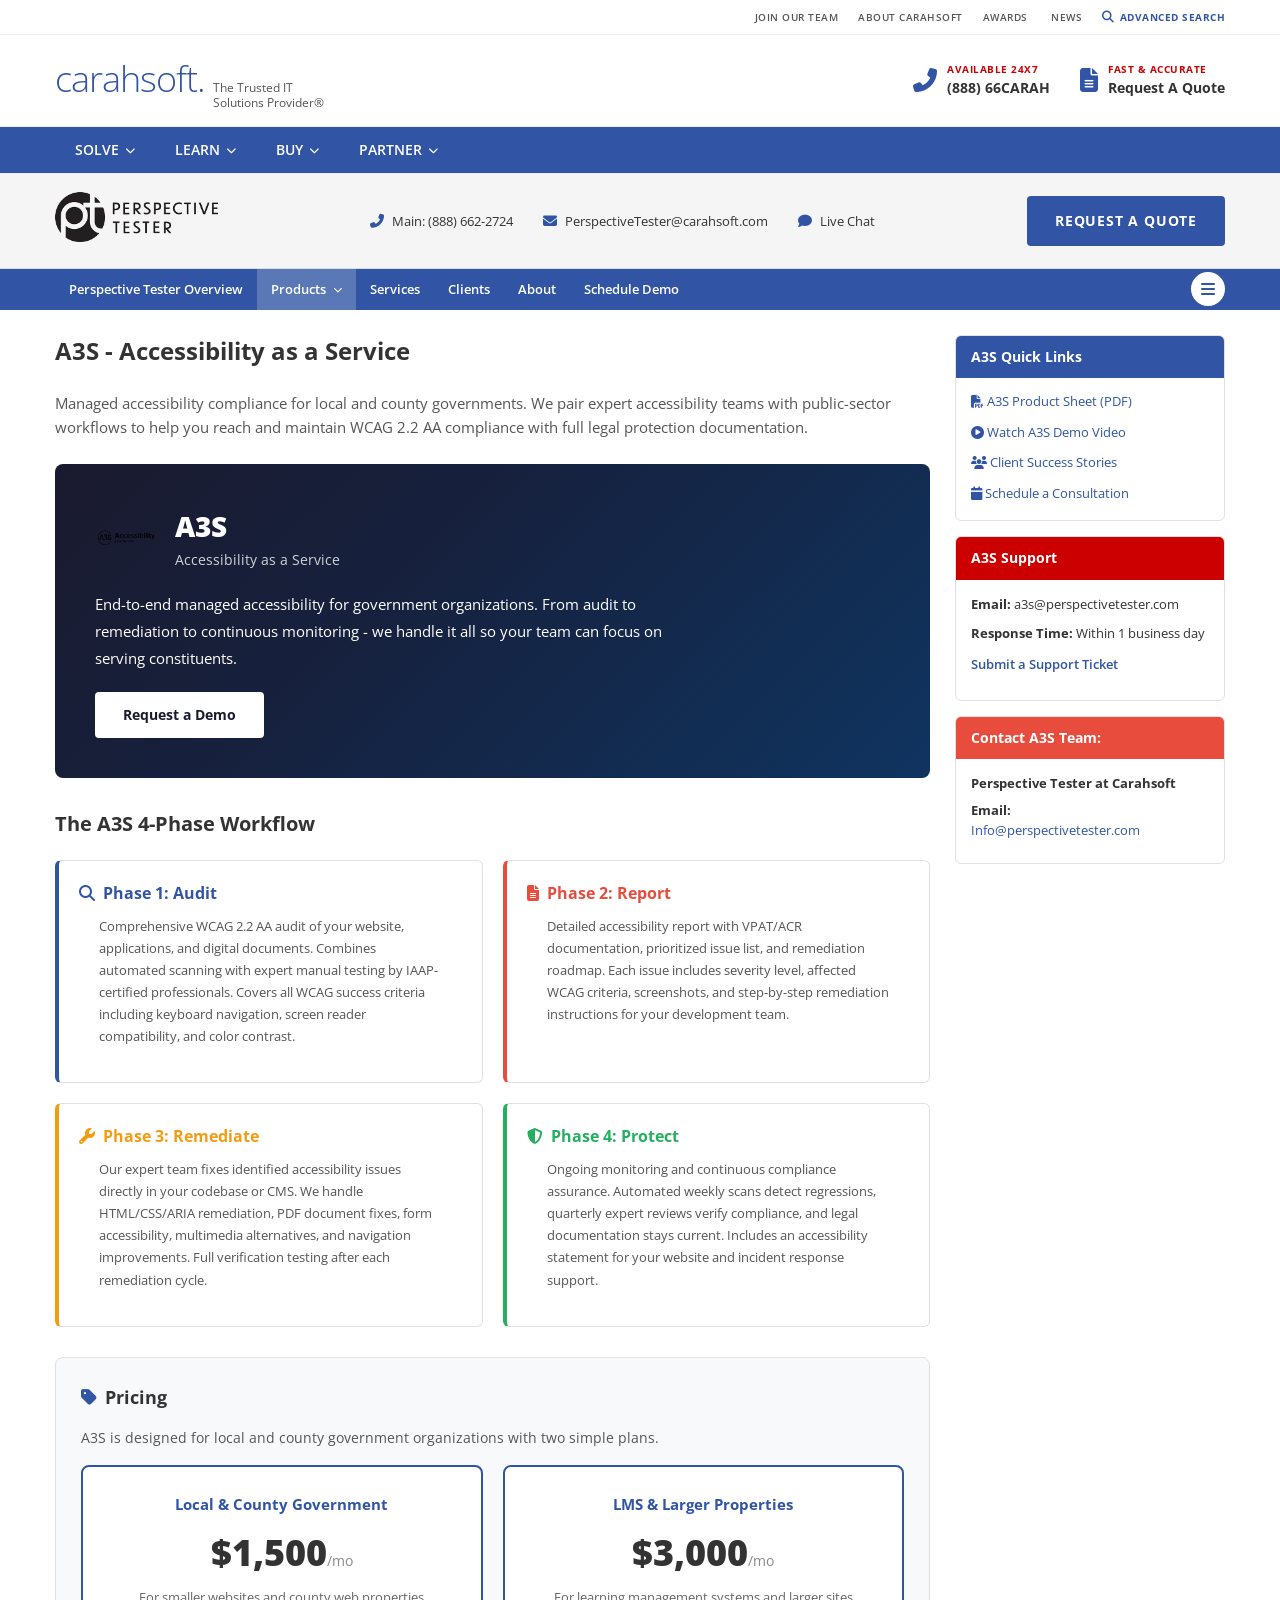
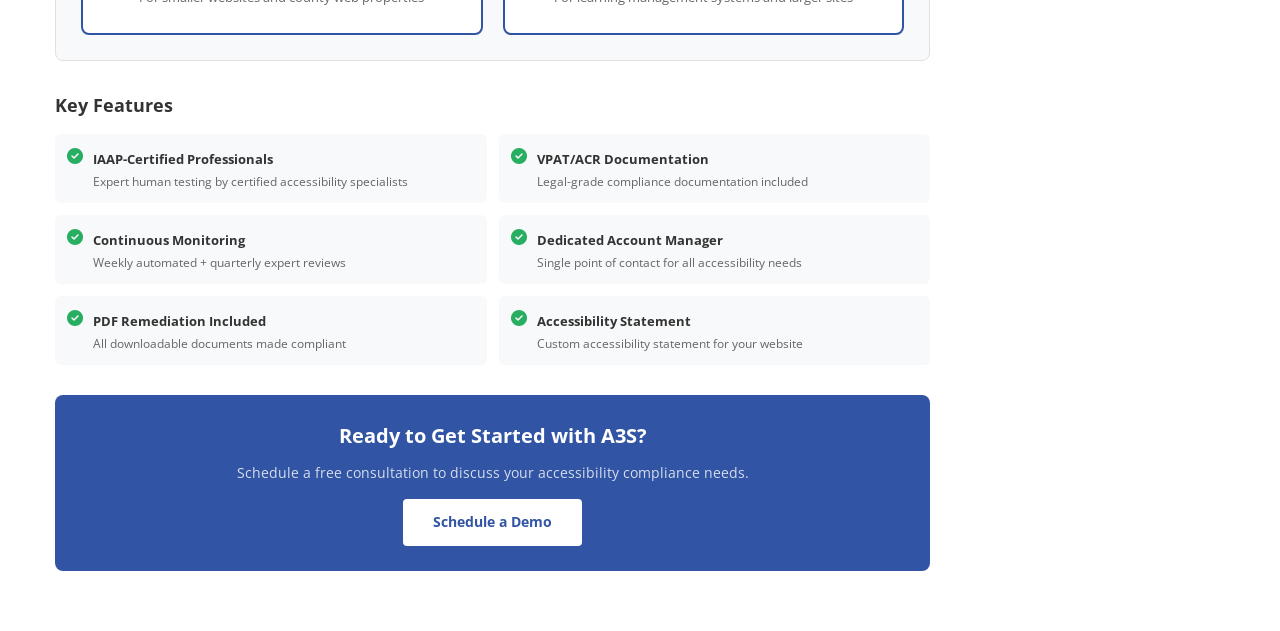
==== a3s.html @ fb2e34b2 "Update top header to match exact Carahsoft layout - Top links: JOIN OUR TEAM, ABOUT CARAHSOFT, AWARD" ====
<!DOCTYPE html>
<html lang="en">
<head>
    <meta charset="UTF-8">
    <meta name="viewport" content="width=device-width, initial-scale=1.0">
    <title>A3S - Accessibility as a Service | Perspective Tester | Carahsoft</title>
    <link rel="stylesheet" href="styles.css">
    <link rel="stylesheet" href="pages.css">
    <link rel="stylesheet" href="https://cdnjs.cloudflare.com/ajax/libs/font-awesome/6.5.1/css/all.min.css">
    <link href="https://fonts.googleapis.com/css2?family=Open+Sans:wght@300;400;600;700;800&display=swap" rel="stylesheet">
</head>
<body>
    <div class="top-bar"><div class="top-bar-inner"><nav class="top-links"><a href="#">JOIN OUR TEAM</a><a href="about.html">ABOUT CARAHSOFT</a><a href="#">AWARDS</a>
                <a href="#">NEWS</a>
            </nav><div class="top-search"><i class="fas fa-search"></i><a href="#">ADVANCED SEARCH</a></div></div></div>
    <header class="main-header"><div class="header-inner"><div class="logo-area"><a href="index.html" class="carahsoft-logo"><span class="logo-text">carahsoft.</span><span class="logo-tagline">The Trusted IT<br>Solutions Provider&reg;</span></a></div><div class="header-right"><div class="header-contact"><div class="contact-item"><i class="fas fa-phone-alt"></i><div><span class="contact-label">AVAILABLE 24X7</span><span class="contact-value">(888) 66CARAH</span></div></div><div class="contact-item"><i class="fas fa-file-alt"></i><div><span class="contact-label">FAST &amp; ACCURATE</span><span class="contact-value">Request A Quote</span></div></div></div></div></div></header>
    <nav class="main-nav"><div class="nav-inner"><a href="#" class="nav-item">SOLVE <i class="fas fa-chevron-down"></i></a><a href="#" class="nav-item">LEARN <i class="fas fa-chevron-down"></i></a><a href="#" class="nav-item">BUY <i class="fas fa-chevron-down"></i></a><a href="#" class="nav-item">PARTNER <i class="fas fa-chevron-down"></i></a></div></nav>
    <div class="adobe-header"><div class="adobe-header-inner"><div class="adobe-logo-area"><img src="perspective-tester-logo.png" alt="Perspective Tester" class="vendor-logo-img"></div><div class="adobe-contact"><a href="tel:8886622724"><i class="fas fa-phone-alt"></i> Main: (888) 662-2724</a><a href="mailto:PerspectiveTester@carahsoft.com"><i class="fas fa-envelope"></i> PerspectiveTester@carahsoft.com</a>
                <a href="#" class="live-chat-link"><i class="fas fa-comment"></i> Live Chat</a></div><a href="schedule-demo.html" class="btn-request-quote">REQUEST A QUOTE</a></div></div>
    <nav class="adobe-nav"><div class="adobe-nav-inner"><a href="index.html" class="adobe-nav-item">Perspective Tester Overview</a><div class="adobe-nav-item-wrapper"><a href="solutions.html" class="adobe-nav-item active has-dropdown">Products <i class="fas fa-chevron-down"></i></a><div class="adobe-nav-dropdown"><a href="a3s.html"><img src="a3s-logo.png" alt="A3S" style="width:18px;height:18px;object-fit:contain;vertical-align:middle;"> A3S - Accessibility as a Service</a><a href="p15r.html"><img src="p15r-logo.png" alt="P15R" style="width:18px;height:18px;object-fit:contain;vertical-align:middle;"> P15R - Accessibility Ops Platform</a></div></div><a href="services.html" class="adobe-nav-item">Services</a><a href="clients.html" class="adobe-nav-item">Clients</a><a href="about.html" class="adobe-nav-item">About</a><a href="schedule-demo.html" class="adobe-nav-item">Schedule Demo</a><button class="adobe-nav-hamburger"><i class="fas fa-bars"></i></button></div></nav>

    <div class="page-wrapper">
        <div class="page-content">
            <h1 class="page-title">A3S - Accessibility as a Service</h1>
            <p class="product-subtitle" style="font-size:15px;color:#555;margin-bottom:25px;">Managed accessibility compliance for local and county governments. We pair expert accessibility teams with public-sector workflows to help you reach and maintain WCAG 2.2 AA compliance with full legal protection documentation.</p>

            <!-- Hero Banner -->
            <div class="product-hero" style="background:linear-gradient(135deg, #1a1a2e 0%, #16213e 40%, #0f3460 100%); border-radius:8px; padding:40px; color:#fff; margin-bottom:30px;">
                <div style="display:flex;align-items:center;gap:20px;margin-bottom:20px;">
                    <img src="a3s-logo.png" alt="A3S Logo" style="width:60px;height:60px;object-fit:contain;filter:invert(1);">
                    <div>
                        <h2 style="font-size:28px;font-weight:800;margin:0;">A3S</h2>
                        <p style="font-size:14px;opacity:0.8;margin:0;">Accessibility as a Service</p>
                    </div>
                </div>
                <p style="font-size:15px;line-height:1.8;max-width:600px;">End-to-end managed accessibility for government organizations. From audit to remediation to continuous monitoring - we handle it all so your team can focus on serving constituents.</p>
                <a href="schedule-demo.html" style="display:inline-block;margin-top:20px;background:#fff;color:#1a1a2e;padding:12px 28px;border-radius:4px;font-weight:700;font-size:14px;">Request a Demo</a>
            </div>

            <!-- 4-Phase Workflow -->
            <h3 style="font-size:20px;font-weight:700;color:#333;margin-bottom:20px;">The A3S 4-Phase Workflow</h3>
            <div style="display:grid;grid-template-columns:1fr 1fr;gap:20px;margin-bottom:30px;">
                <div class="solution-card" style="border-left:4px solid #3155A4;">
                    <div style="padding:20px;">
                        <h4 style="font-size:16px;font-weight:700;color:#3155A4;margin-bottom:8px;"><i class="fas fa-search" style="margin-right:8px;"></i>Phase 1: Audit</h4>
                        <p style="font-size:13px;line-height:1.7;color:#555;">Comprehensive WCAG 2.2 AA audit of your website, applications, and digital documents. Combines automated scanning with expert manual testing by IAAP-certified professionals. Covers all WCAG success criteria including keyboard navigation, screen reader compatibility, and color contrast.</p>
                    </div>
                </div>
                <div class="solution-card" style="border-left:4px solid #e74c3c;">
                    <div style="padding:20px;">
                        <h4 style="font-size:16px;font-weight:700;color:#e74c3c;margin-bottom:8px;"><i class="fas fa-file-alt" style="margin-right:8px;"></i>Phase 2: Report</h4>
                        <p style="font-size:13px;line-height:1.7;color:#555;">Detailed accessibility report with VPAT/ACR documentation, prioritized issue list, and remediation roadmap. Each issue includes severity level, affected WCAG criteria, screenshots, and step-by-step remediation instructions for your development team.</p>
                    </div>
                </div>
                <div class="solution-card" style="border-left:4px solid #f39c12;">
                    <div style="padding:20px;">
                        <h4 style="font-size:16px;font-weight:700;color:#f39c12;margin-bottom:8px;"><i class="fas fa-wrench" style="margin-right:8px;"></i>Phase 3: Remediate</h4>
                        <p style="font-size:13px;line-height:1.7;color:#555;">Our expert team fixes identified accessibility issues directly in your codebase or CMS. We handle HTML/CSS/ARIA remediation, PDF document fixes, form accessibility, multimedia alternatives, and navigation improvements. Full verification testing after each remediation cycle.</p>
                    </div>
                </div>
                <div class="solution-card" style="border-left:4px solid #27ae60;">
                    <div style="padding:20px;">
                        <h4 style="font-size:16px;font-weight:700;color:#27ae60;margin-bottom:8px;"><i class="fas fa-shield-alt" style="margin-right:8px;"></i>Phase 4: Protect</h4>
                        <p style="font-size:13px;line-height:1.7;color:#555;">Ongoing monitoring and continuous compliance assurance. Automated weekly scans detect regressions, quarterly expert reviews verify compliance, and legal documentation stays current. Includes an accessibility statement for your website and incident response support.</p>
                    </div>
                </div>
            </div>

            <!-- Pricing -->
            <div style="background:#f8f9fa;border:1px solid #e0e0e0;border-radius:8px;padding:25px;margin-bottom:30px;">
                <h3 style="font-size:18px;font-weight:700;color:#333;margin-bottom:15px;"><i class="fas fa-tag" style="color:#3155A4;margin-right:8px;"></i>Pricing</h3>
                <p style="font-size:14px;line-height:1.7;color:#555;margin-bottom:15px;">A3S is designed for local and county government organizations with two simple plans.</p>
                <div style="display:grid;grid-template-columns:1fr 1fr;gap:20px;">
                    <div style="background:#fff;border:2px solid #3155A4;border-radius:8px;padding:25px;text-align:center;">
                        <h4 style="font-size:15px;font-weight:700;color:#3155A4;margin-bottom:8px;">Local & County Government</h4>
                        <p style="font-size:36px;font-weight:800;color:#333;margin-bottom:5px;">$1,500<span style="font-size:14px;font-weight:400;color:#888;">/mo</span></p>
                        <p style="font-size:13px;color:#666;">For smaller websites and county web properties</p>
                    </div>
                    <div style="background:#fff;border:2px solid #3155A4;border-radius:8px;padding:25px;text-align:center;">
                        <h4 style="font-size:15px;font-weight:700;color:#3155A4;margin-bottom:8px;">LMS & Larger Properties</h4>
                        <p style="font-size:36px;font-weight:800;color:#333;margin-bottom:5px;">$3,000<span style="font-size:14px;font-weight:400;color:#888;">/mo</span></p>
                        <p style="font-size:13px;color:#666;">For learning management systems and larger sites</p>
                    </div>
                </div>
            </div>

            <!-- Key Features -->
            <h3 style="font-size:18px;font-weight:700;color:#333;margin-bottom:15px;">Key Features</h3>
            <div style="display:grid;grid-template-columns:1fr 1fr;gap:12px;margin-bottom:30px;">
                <div style="display:flex;align-items:flex-start;gap:10px;padding:12px;background:#f8f9fa;border-radius:6px;">
                    <i class="fas fa-check-circle" style="color:#27ae60;margin-top:2px;"></i>
                    <div><strong style="font-size:13px;">IAAP-Certified Professionals</strong><p style="font-size:12px;color:#666;margin:0;">Expert human testing by certified accessibility specialists</p></div>
                </div>
                <div style="display:flex;align-items:flex-start;gap:10px;padding:12px;background:#f8f9fa;border-radius:6px;">
                    <i class="fas fa-check-circle" style="color:#27ae60;margin-top:2px;"></i>
                    <div><strong style="font-size:13px;">VPAT/ACR Documentation</strong><p style="font-size:12px;color:#666;margin:0;">Legal-grade compliance documentation included</p></div>
                </div>
                <div style="display:flex;align-items:flex-start;gap:10px;padding:12px;background:#f8f9fa;border-radius:6px;">
                    <i class="fas fa-check-circle" style="color:#27ae60;margin-top:2px;"></i>
                    <div><strong style="font-size:13px;">Continuous Monitoring</strong><p style="font-size:12px;color:#666;margin:0;">Weekly automated + quarterly expert reviews</p></div>
                </div>
                <div style="display:flex;align-items:flex-start;gap:10px;padding:12px;background:#f8f9fa;border-radius:6px;">
                    <i class="fas fa-check-circle" style="color:#27ae60;margin-top:2px;"></i>
                    <div><strong style="font-size:13px;">Dedicated Account Manager</strong><p style="font-size:12px;color:#666;margin:0;">Single point of contact for all accessibility needs</p></div>
                </div>
                <div style="display:flex;align-items:flex-start;gap:10px;padding:12px;background:#f8f9fa;border-radius:6px;">
                    <i class="fas fa-check-circle" style="color:#27ae60;margin-top:2px;"></i>
                    <div><strong style="font-size:13px;">PDF Remediation Included</strong><p style="font-size:12px;color:#666;margin:0;">All downloadable documents made compliant</p></div>
                </div>
                <div style="display:flex;align-items:flex-start;gap:10px;padding:12px;background:#f8f9fa;border-radius:6px;">
                    <i class="fas fa-check-circle" style="color:#27ae60;margin-top:2px;"></i>
                    <div><strong style="font-size:13px;">Accessibility Statement</strong><p style="font-size:12px;color:#666;margin:0;">Custom accessibility statement for your website</p></div>
                </div>
            </div>

            <div style="text-align:center;padding:25px;background:#3155A4;border-radius:8px;margin-bottom:20px;">
                <h3 style="color:#fff;font-size:20px;margin-bottom:10px;">Ready to Get Started with A3S?</h3>
                <p style="color:rgba(255,255,255,0.8);font-size:14px;margin-bottom:15px;">Schedule a free consultation to discuss your accessibility compliance needs.</p>
                <a href="schedule-demo.html" style="display:inline-block;background:#fff;color:#3155A4;padding:12px 30px;border-radius:4px;font-weight:700;font-size:14px;">Schedule a Demo</a>
            </div>
        </div>

        <!-- Sidebar -->
        <aside class="page-sidebar">
            <div class="sidebar-box">
                <div class="sidebar-box-header">A3S Quick Links</div>
                <ul class="sidebar-links">
                    <li><a href="#"><i class="fas fa-file-pdf"></i> A3S Product Sheet (PDF)</a></li>
                    <li><a href="#"><i class="fas fa-play-circle"></i> Watch A3S Demo Video</a></li>
                    <li><a href="clients.html"><i class="fas fa-users"></i> Client Success Stories</a></li>
                    <li><a href="schedule-demo.html"><i class="fas fa-calendar"></i> Schedule a Consultation</a></li>
                </ul>
            </div>
            <div class="sidebar-box">
                <div class="sidebar-box-header support-header">A3S Support</div>
                <div class="sidebar-box-content">
                    <p><strong>Email:</strong> a3s@perspectivetester.com</p>
                    <p><strong>Response Time:</strong> Within 1 business day</p>
                    <a href="#" class="support-link">Submit a Support Ticket</a>
                </div>
            </div>
            <div class="sidebar-box contact-box">
                <div class="sidebar-box-header contact-header">Contact A3S Team:</div>
                <div class="sidebar-box-content">
                    <p><strong>Perspective Tester at Carahsoft</strong></p>
                    <p><strong>Email:</strong><br><a href="mailto:Info@perspectivetester.com">Info@perspectivetester.com</a></p>
                </div>
            </div>
        </aside>
    </div>
---- styles.css ----
/* ========== RESET & BASE ========== */
* {
    margin: 0;
    padding: 0;
    box-sizing: border-box;
}

body {
    font-family: 'Open Sans', Arial, sans-serif;
    color: #333;
    background: #fff;
    line-height: 1.6;
}

a {
    text-decoration: none;
    color: #3155A4;
}

a:hover {
    text-decoration: underline;
}

ul {
    list-style: none;
}

/* ========== TOP BAR ========== */
.top-bar {
    background: #fff;
    border-bottom: 1px solid #eee;
    font-size: 11px;
    letter-spacing: 0.5px;
}

.top-bar-inner {
    max-width: 1200px;
    margin: 0 auto;
    display: flex;
    justify-content: flex-end;
    align-items: center;
    padding: 8px 15px;
    gap: 20px;
}

.top-links a {
    color: #555;
    margin-left: 20px;
    font-weight: 600;
    text-transform: uppercase;
    font-size: 10px;
}

.top-links a:hover {
    color: #3155A4;
    text-decoration: none;
}

.top-search {
    display: flex;
    align-items: center;
    gap: 5px;
    color: #3155A4;
    font-weight: 600;
    font-size: 10px;
}

.top-search i {
    font-size: 12px;
}

.top-search a {
    color: #3155A4;
    font-weight: 700;
}

/* ========== MAIN HEADER ========== */
.main-header {
    background: #fff;
    padding: 15px 0;
    border-bottom: 1px solid #eee;
}

.header-inner {
    max-width: 1200px;
    margin: 0 auto;
    display: flex;
    justify-content: space-between;
    align-items: center;
    padding: 0 15px;
}

.carahsoft-logo {
    display: flex;
    align-items: baseline;
    gap: 8px;
    text-decoration: none;
}

.logo-text {
    font-size: 36px;
    font-weight: 300;
    color: #3155A4;
    letter-spacing: -1px;
}

.logo-tagline {
    font-size: 12px;
    color: #555;
    line-height: 1.3;
}

.header-right {
    display: flex;
    align-items: center;
}

.header-contact {
    display: flex;
    gap: 30px;
}

.contact-item {
    display: flex;
    align-items: center;
    gap: 10px;
}

.contact-item i {
    font-size: 24px;
    color: #3155A4;
}

.contact-label {
    display: block;
    font-size: 10px;
    font-weight: 700;
    color: #c00;
    text-transform: uppercase;
    letter-spacing: 0.5px;
}

.contact-value {
    display: block;
    font-size: 14px;
    font-weight: 700;
    color: #333;
}

/* ========== MAIN NAV ========== */
.main-nav {
    background: #3155A4;
}

.nav-inner {
    max-width: 1200px;
    margin: 0 auto;
    display: flex;
    padding: 0 15px;
}

.nav-item {
    color: #fff;
    padding: 12px 20px;
    font-size: 14px;
    font-weight: 600;
    text-transform: uppercase;
    display: flex;
    align-items: center;
    gap: 6px;
    transition: background 0.2s;
}

.nav-item:hover {
    background: rgba(255,255,255,0.15);
    text-decoration: none;
}

.nav-item i {
    font-size: 10px;
}

/* ========== VENDOR SUB-HEADER ========== */
.adobe-header {
    background: #f5f5f5;
    border-bottom: 1px solid #ddd;
    border-top: 1px solid #eee;
    position: sticky;
    top: 0;
    z-index: 100;
}

.adobe-header-inner {
    max-width: 1200px;
    margin: 0 auto;
    display: flex;
    align-items: center;
    justify-content: space-between;
    padding: 18px 15px;
}

.vendor-logo-img {
    height: 50px;
    object-fit: contain;
}

.adobe-contact {
    display: flex;
    gap: 30px;
    font-size: 13px;
}

.adobe-contact a {
    display: flex;
    align-items: center;
    gap: 8px;
    color: #333;
    text-decoration: none;
    white-space: nowrap;
}

.adobe-contact a:hover {
    text-decoration: underline;
}

.adobe-contact i {
    color: #3155A4;
    font-size: 14px;
}

.live-chat-link i {
    color: #3155A4;
}

.btn-request-quote {
    background: #3155A4;
    color: #fff;
    padding: 14px 28px;
    border-radius: 4px;
    font-weight: 700;
    font-size: 14px;
    letter-spacing: 0.8px;
    transition: all 0.2s;
    display: inline-block;
    white-space: nowrap;
}

.btn-request-quote:hover {
    background: #254080;
    color: #fff;
    text-decoration: none;
}

/* ========== VENDOR NAV TABS ========== */
.adobe-nav {
    background: #3155A4;
    position: sticky;
    top: 65px;
    z-index: 99;
}

.adobe-nav-inner {
    max-width: 1200px;
    margin: 0 auto;
    display: flex;
    align-items: center;
    padding: 0 15px;
    flex-wrap: wrap;
}

.adobe-nav-item {
    color: #fff;
    padding: 10px 14px;
    font-size: 13px;
    font-weight: 600;
    transition: background 0.2s;
    white-space: nowrap;
}

.adobe-nav-item:hover,
.adobe-nav-item.active {
    background: rgba(255,255,255,0.2);
    text-decoration: none;
}

.adobe-nav-item i {
    font-size: 9px;
    margin-left: 3px;
}

.adobe-nav-hamburger {
    background: #fff;
    color: #3155a4;
    border: none;
    border-radius: 50%;
    width: 34px;
    height: 34px;
    display: flex;
    align-items: center;
    justify-content: center;
    cursor: pointer;
    margin-left: auto;
    font-size: 16px;
}

/* ========== VENDOR NAV DROPDOWN ========== */
.adobe-nav-item-wrapper {
    position: relative;
}

.adobe-nav-item-wrapper .adobe-nav-item {
    display: flex;
    align-items: center;
    gap: 4px;
}

.adobe-nav-dropdown {
    display: none;
    position: absolute;
    top: 100%;
    left: 0;
    background: #fff;
    min-width: 220px;
    box-shadow: 0 4px 15px rgba(0,0,0,0.15);
    border-radius: 0 0 6px 6px;
    z-index: 200;
    overflow: hidden;
}

.adobe-nav-item-wrapper:hover .adobe-nav-dropdown {
    display: block;
}

.adobe-nav-dropdown a {
    display: block;
    padding: 12px 18px;
    color: #333;
    font-size: 13px;
    font-weight: 600;
    border-bottom: 1px solid #eee;
    transition: background 0.2s;
}

.adobe-nav-dropdown a:hover {
    background: #f0f4ff;
    color: #3155A4;
    text-decoration: none;
}

.adobe-nav-dropdown a:last-child {
    border-bottom: none;
}

.adobe-nav-dropdown a i {
    margin-right: 8px;
    color: #3155A4;
    width: 16px;
    text-align: center;
}

/* ========== COMPLIANCE BANNER (was OneGov) ========== */
.onegov-banner {
    background: linear-gradient(135deg, #1a3a7a 0%, #2a6dd4 50%, #4da8da 100%);
    margin: 20px auto 0;
    max-width: 1200px;
    border-radius: 8px;
    box-shadow: 0 4px 15px rgba(26,58,122,0.25);
}

.onegov-inner {
    display: flex;
    justify-content: space-between;
    align-items: center;
    padding: 20px 30px;
    max-width: 1200px;
    margin: 0 auto;
}

.onegov-left {
    display: flex;
    align-items: center;
    gap: 15px;
}

.onegov-icon {
    background: rgba(255,255,255,0.15);
    border-radius: 12px;
    width: 52px;
    height: 52px;
    display: flex;
    align-items: center;
    justify-content: center;
    flex-shrink: 0;
}

.onegov-icon i {
    color: #ffd700;
    font-size: 22px;
}

.onegov-title {
    display: block;
    color: #ffd700;
    font-size: 13px;
    font-weight: 700;
    letter-spacing: 0.3px;
}

.onegov-subtitle {
    display: block;
    color: #fff;
    font-size: 20px;
    font-weight: 700;
    margin-top: 2px;
}

.onegov-right {
    display: flex;
    align-items: center;
    gap: 15px;
}

.onegov-featuring {
    color: #ccc;
    font-size: 12px;
}

.onegov-adobe-text {
    color: #fff;
    font-size: 22px;
    font-weight: 800;
}

.onegov-btn {
    background: #fff;
    color: #3155a4;
    padding: 8px 18px;
    border-radius: 4px;
    font-weight: 700;
    font-size: 13px;
    transition: all 0.2s;
}

.onegov-btn:hover {
    background: #eee;
    text-decoration: none;
}

.onegov-carahsoft {
    color: #8ab8e8;
    font-size: 14px;
    font-weight: 300;
}

/* ========== CONTENT WRAPPER ========== */
.content-wrapper {
    max-width: 1200px;
    margin: 0 auto;
    display: flex;
    gap: 25px;
    padding: 20px 15px;
}

.main-content {
    flex: 1;
    min-width: 0;
}

/* ========== HERO BANNER ========== */
.hero-banner {
    margin-bottom: 25px;
    border-radius: 6px;
    overflow: hidden;
    background: #fff;
    border: 1px solid #e0e0e0;
}

.hero-banner-inner {
    display: flex;
    align-items: center;
    padding: 45px 50px;
    gap: 40px;
}

.hero-text {
    flex: 1;
    min-width: 0;
}

.hero-brand-row {
    display: flex;
    align-items: center;
    gap: 12px;
    margin-bottom: 10px;
}

.hero-brand {
    color: #1a237e;
    font-size: 18px;
    font-weight: 700;
}

.hero-wcag-badge {
    background: #e8f5e9;
    color: #2e7d32;
    padding: 4px 12px;
    border-radius: 4px;
    font-size: 11px;
    font-weight: 600;
}

.hero-label {
    color: #888;
    font-size: 11px;
    letter-spacing: 2px;
    text-transform: uppercase;
    margin-bottom: 10px;
}

.hero-title {
    color: #1a1a2e;
    font-size: 30px;
    font-weight: 800;
    line-height: 1.2;
    margin-bottom: 14px;
}

.hero-desc {
    color: #555;
    font-size: 14px;
    margin-bottom: 6px;
    line-height: 1.5;
}

.hero-standards {
    color: #999;
    font-size: 12px;
    letter-spacing: 1.5px;
    margin-bottom: 4px;
}

.hero-cta-btn {
    display: inline-block;
    margin-top: 18px;
    background: #3155A4;
    color: #fff;
    padding: 11px 28px;
    border-radius: 5px;
    font-weight: 700;
    font-size: 14px;
    transition: all 0.2s;
}

.hero-cta-btn:hover {
    background: #254080;
    text-decoration: none;
}

.hero-image {
    flex: 0 0 280px;
    display: flex;
    align-items: center;
    justify-content: center;
}

.hero-image img {
    width: 100%;
    max-width: 280px;
    height: auto;
    object-fit: contain;
    border-radius: 8px;
    opacity: 0.9;
}

@media (max-width: 768px) {
    .hero-banner-inner {
        flex-direction: column;
        padding: 30px 25px;
        gap: 25px;
        text-align: center;
    }
    .hero-brand-row {
        justify-content: center;
    }
    .hero-image {
        flex: 0 0 auto;
    }
    .hero-image img {
        max-width: 200px;
    }
    .hero-title {
        font-size: 24px;
    }
}

/* ========== DESCRIPTION SECTION ========== */
.description-section {
    margin-bottom: 25px;
}

.description-section h3 {
    font-size: 22px;
    font-weight: 700;
    margin-bottom: 12px;
    color: #333;
    line-height: 1.3;
}

.description-section p {
    font-size: 13px;
    line-height: 1.7;
    margin-bottom: 12px;
    color: #444;
}

.description-section a {
    color: #3155A4;
    text-decoration: underline;
}

/* ========== OFFERINGS SECTION ========== */
.offerings-section {
    margin-bottom: 30px;
    padding-bottom: 25px;
    border-bottom: 1px solid #eee;
}

.offerings-content {
    display: flex;
    gap: 30px;
    align-items: flex-start;
}

.offerings-text {
    flex: 1;
}

.offerings-text h3 {
    font-size: 20px;
    font-weight: 700;
    margin-bottom: 15px;
    line-height: 1.3;
    color: #333;
}

.offerings-text ul {
    list-style: disc;
    padding-left: 20px;
    margin-bottom: 15px;
}

.offerings-text li {
    font-size: 13px;
    line-height: 1.7;
    margin-bottom: 8px;
    color: #444;
}

.offerings-text li a {
    color: #3155A4;
    font-weight: 600;
}

.offerings-text p {
    font-size: 13px;
    line-height: 1.7;
    color: #444;
    margin-bottom: 15px;
}

.btn-explore {
    display: inline-block;
    background: #3155A4;
    color: #fff;
    padding: 10px 20px;
    border-radius: 4px;
    font-size: 13px;
    font-weight: 600;
    transition: all 0.2s;
}

.btn-explore:hover {
    background: #254080;
    text-decoration: none;
    color: #fff;
}

.offerings-image {
    width: 280px;
    flex-shrink: 0;
}

.offerings-img-placeholder {
    position: relative;
    height: 250px;
    display: flex;
    align-items: center;
    justify-content: center;
}

.img-decoration {
    position: relative;
    width: 100%;
    height: 100%;
}

.red-triangle {
    position: absolute;
    bottom: 0;
    left: 0;
    width: 0;
    height: 0;
    border-left: 120px solid #e74c3c;
    border-top: 120px solid transparent;
}

.person-img {
    position: absolute;
    top: 20px;
    left: 50%;
    transform: translateX(-50%);
    width: 150px;
    height: 150px;
    background: #f0f0f0;
    border-radius: 10px;
    display: flex;
    align-items: center;
    justify-content: center;
    box-shadow: 0 4px 15px rgba(0,0,0,0.1);
}

.blue-shape {
    position: absolute;
    top: 0;
    right: 0;
    width: 80px;
    height: 80px;
    background: #3155A4;
    clip-path: polygon(100% 0, 0 0, 100% 100%);
}

.icon-overlay {
    position: absolute;
    bottom: 20px;
    right: 20px;
    width: 50px;
    height: 50px;
    background: #1a73e8;
    border-radius: 8px;
    display: flex;
    align-items: center;
    justify-content: center;
    color: #fff;
    font-size: 20px;
    box-shadow: 0 2px 10px rgba(0,0,0,0.2);
}

/* ========== EXPERT SECTION ========== */
.expert-section {
    margin-bottom: 30px;
    padding: 20px 0;
    border-bottom: 1px solid #eee;
}

.expert-content {
    display: flex;
    gap: 30px;
    align-items: center;
}

.expert-image {
    width: 300px;
    flex-shrink: 0;
}

.expert-img-placeholder {
    height: 220px;
    background: linear-gradient(135deg, #e3f2fd 0%, #bbdefb 100%);
    border-radius: 8px;
    display: flex;
    align-items: center;
    justify-content: center;
    position: relative;
}

.gear-icon {
    position: absolute;
    bottom: 15px;
    left: 15px;
    background: #1a237e;
    width: 40px;
    height: 40px;
    border-radius: 50%;
    display: flex;
    align-items: center;
    justify-content: center;
    color: #fff;
    font-size: 18px;
}

.expert-text h3 {
    font-size: 22px;
    font-weight: 700;
    margin-bottom: 12px;
    color: #333;
    line-height: 1.3;
}

.expert-text p {
    font-size: 13px;
    line-height: 1.7;
    color: #444;
    margin-bottom: 15px;
}

.btn-demo {
    display: inline-block;
    background: #3155A4;
    color: #fff;
    padding: 10px 20px;
    border-radius: 4px;
    font-size: 13px;
    font-weight: 600;
    transition: all 0.2s;
}

.btn-demo:hover {
    background: #254080;
    text-decoration: none;
    color: #fff;
}

/* ========== EVENTS SECTION ========== */
.events-section {
    margin-bottom: 30px;
}

.events-section h3 {
    font-size: 22px;
    font-weight: 700;
    margin-bottom: 15px;
    color: #333;
}

.events-list {
    display: flex;
    flex-direction: column;
    gap: 12px;
    margin-bottom: 15px;
}

.event-card {
    display: flex;
    align-items: center;
    border: 1px solid #e0e0e0;
    border-radius: 6px;
    overflow: hidden;
    transition: box-shadow 0.2s;
    background: #fff;
}

.event-card:hover {
    box-shadow: 0 2px 10px rgba(0,0,0,0.1);
}

.event-image {
    width: 200px;
    flex-shrink: 0;
    background: #fff;
    padding: 15px;
    display: flex;
    flex-direction: column;
    align-items: center;
    gap: 8px;
    position: relative;
}

.event-type {
    display: inline-flex;
    align-items: center;
    gap: 5px;
    padding: 3px 10px;
    border-radius: 3px;
    font-size: 11px;
    font-weight: 600;
    position: absolute;
    top: 8px;
    left: 8px;
}

.event-type.virtual {
    background: #3155A4;
    color: #fff;
}

.event-type.onsite {
    background: #2e7d32;
    color: #fff;
}

.event-logo {
    font-size: 32px;
    font-weight: 900;
    color: #1a237e;
    padding: 20px 0;
}

.event-details {
    flex: 1;
    padding: 15px 20px;
}

.event-details h4 {
    font-size: 16px;
    font-weight: 700;
    color: #333;
    margin-bottom: 4px;
    line-height: 1.3;
}

.event-host {
    font-size: 12px;
    color: #666;
    margin-bottom: 8px;
}

.event-date,
.event-time {
    font-size: 13px;
    color: #444;
    display: flex;
    align-items: center;
    gap: 8px;
    margin-bottom: 3px;
}

.event-date i,
.event-time i {
    color: #3155A4;
    width: 16px;
}

.event-arrow {
    padding: 0 20px;
    color: #3155A4;
    font-size: 18px;
}

.btn-view-all {
    display: inline-block;
    background: #3155A4;
    color: #fff;
    padding: 10px 20px;
    border-radius: 4px;
    font-size: 13px;
    font-weight: 700;
    text-transform: uppercase;
    letter-spacing: 0.5px;
    transition: all 0.2s;
}

.btn-view-all:hover {
    background: #254080;
    text-decoration: none;
    color: #fff;
}

/* ========== RESOURCES SECTION ========== */
.resources-section {
    margin-bottom: 30px;
}

.resources-section h3 {
    font-size: 22px;
    font-weight: 700;
    margin-bottom: 15px;
    color: #333;
}

.resources-search {
    background: #2c3e50;
    border-radius: 6px;
    padding: 20px;
    margin-bottom: 15px;
}

.search-bar {
    display: flex;
    align-items: center;
    gap: 10px;
    color: #aaa;
    margin-bottom: 12px;
    padding-bottom: 8px;
    border-bottom: 1px solid #555;
}

.search-bar i {
    color: #fff;
}

.search-filters {
    display: flex;
    gap: 15px;
}

.filter-select {
    padding: 8px 12px;
    border: 1px solid #666;
    background: #fff;
    border-radius: 4px;
    font-size: 13px;
    color: #333;
    min-width: 180px;
}

.featured-label {
    font-weight: 700;
    font-size: 14px;
    color: #3155A4;
    margin-bottom: 10px;
    border-bottom: 2px solid #3155A4;
    display: inline-block;
    padding-bottom: 3px;
}

.resource-card {
    display: flex;
    align-items: center;
    border: 1px solid #e0e0e0;
    border-radius: 6px;
    overflow: hidden;
    margin-bottom: 12px;
    transition: box-shadow 0.2s;
    background: #fff;
}

.resource-card:hover {
    box-shadow: 0 2px 10px rgba(0,0,0,0.1);
}

.resource-image {
    width: 160px;
    height: 120px;
    flex-shrink: 0;
    display: flex;
    align-items: center;
    justify-content: center;
    background: #f5f5f5;
}

.resource-details {
    flex: 1;
    padding: 15px 20px;
}

.resource-type {
    display: inline-block;
    color: #3155A4;
    font-size: 11px;
    font-weight: 700;
    text-transform: uppercase;
    letter-spacing: 0.5px;
    margin-bottom: 5px;
}

.resource-type.case-study {
    color: #2e7d32;
}

.resource-details h4 {
    font-size: 16px;
    font-weight: 700;
    color: #333;
    margin-bottom: 8px;
    line-height: 1.3;
}

.resource-link {
    color: #3155A4;
    font-size: 12px;
    font-weight: 600;
    display: flex;
    align-items: center;
    gap: 6px;
}

/* ========== SIDEBAR ========== */
.sidebar {
    width: 270px;
    flex-shrink: 0;
}

.sidebar-carousel {
    margin-bottom: 15px;
}

.gov-forum-card {
    border: 1px solid #e0e0e0;
    border-radius: 6px;
    overflow: hidden;
    background: #fff;
}

.gov-forum-header {
    padding: 12px 15px;
    background: #f8f9fa;
}

.gov-forum-header span {
    font-size: 10px;
    color: #666;
    display: block;
    margin-bottom: 5px;
}

.gov-forum-header h4 {
    font-size: 16px;
    font-weight: 700;
    color: #333;
    line-height: 1.3;
}

.gov-forum-img {
    padding: 25px;
    text-align: center;
    background: #fff;
}

.gov-forum-footer {
    padding: 12px 15px;
    display: flex;
    justify-content: space-between;
    align-items: flex-end;
    background: #f8f9fa;
}

.forum-label {
    font-size: 12px;
    font-weight: 700;
    color: #e42427;
    line-height: 1.3;
}

.forum-sponsored {
    font-size: 10px;
    color: #666;
    text-align: right;
}

.sidebar-dots {
    display: flex;
    justify-content: center;
    gap: 6px;
    margin-top: 10px;
}

.dot {
    width: 8px;
    height: 8px;
    border-radius: 50%;
    background: #ccc;
    cursor: pointer;
}

.dot.active {
    background: #333;
}

/* Sidebar Newsletter */
.sidebar-newsletter {
    background: #3155A4;
    border-radius: 6px;
    padding: 20px;
    text-align: center;
    margin-bottom: 15px;
}

.newsletter-header {
    color: #fff;
    font-size: 18px;
    font-weight: 700;
    margin-bottom: 15px;
}

.newsletter-icons {
    display: flex;
    justify-content: center;
    gap: 20px;
    color: #fff;
    font-size: 28px;
}

/* Sidebar Boxes */
.sidebar-box {
    border: 1px solid #e0e0e0;
    border-radius: 6px;
    overflow: hidden;
    margin-bottom: 15px;
    background: #fff;
}

.sidebar-box-header {
    background: #3155A4;
    color: #fff;
    padding: 10px 15px;
    font-size: 14px;
    font-weight: 700;
}

.support-header {
    background: #c00;
}

.contact-header {
    background: #e74c3c;
}

.sidebar-box-content {
    padding: 15px;
}

.sidebar-box-content p {
    font-size: 13px;
    margin-bottom: 10px;
    color: #333;
    line-height: 1.5;
}

.sidebar-box-content a {
    color: #3155A4;
}

.support-link {
    display: block;
    margin-bottom: 10px;
    font-size: 13px;
    font-weight: 600;
}

.support-text {
    font-size: 12px;
    color: #666;
    line-height: 1.5;
}

.sidebar-links {
    padding: 10px 15px;
}

.sidebar-links li {
    margin-bottom: 5px;
}

.sidebar-links li a {
    font-size: 13px;
    color: #3155A4;
}

.sidebar-links li a:hover {
    text-decoration: underline;
}

/* Contact Box */
.contact-box .sidebar-box-content p {
    font-size: 13px;
    margin-bottom: 8px;
}

/* Quick Links */
.sidebar-quick-links {
    margin-bottom: 15px;
}

.quick-link {
    display: flex;
    align-items: center;
    padding: 12px 15px;
    border: 1px solid #e0e0e0;
    margin-bottom: -1px;
    font-size: 14px;
    font-weight: 600;
    color: #333;
    transition: background 0.2s;
}

.quick-link:hover {
    background: #f5f5f5;
    text-decoration: none;
}

.quick-link i:first-child {
    color: #3155A4;
    margin-right: 10px;
    font-size: 16px;
    width: 20px;
}

.quick-link i:last-child {
    margin-left: auto;
    color: #3155A4;
    font-size: 12px;
}

/* Tweets */
.sidebar-tweets {
    padding: 10px 0;
}

.sidebar-tweets a {
    color: #3155A4;
    font-size: 13px;
}

/* ========== FOOTER ========== */
.site-footer {
    background: #1a237e;
    color: #fff;
    margin-top: 30px;
}

.footer-top {
    max-width: 1200px;
    margin: 0 auto;
    padding: 40px 15px;
}

.footer-icons-row {
    display: flex;
    justify-content: center;
    gap: 40px;
    margin-bottom: 30px;
}

.footer-icon-item {
    text-align: center;
    max-width: 200px;
}

.footer-icon-item i {
    font-size: 32px;
    color: #8ab4f8;
    margin-bottom: 10px;
    display: block;
}

.footer-icon-item strong {
    display: block;
    font-size: 13px;
    font-weight: 700;
    text-transform: uppercase;
    letter-spacing: 0.5px;
    margin-bottom: 4px;
}

.footer-icon-item span {
    font-size: 11px;
    color: #aab8d0;
}

.footer-middle {
    max-width: 1200px;
    margin: 0 auto;
    padding: 0 15px 30px;
    display: flex;
    justify-content: flex-end;
    gap: 60px;
}

.footer-quick-links h4,
.footer-contact-info h4 {
    font-size: 16px;
    font-weight: 700;
    margin-bottom: 12px;
    color: #fff;
}

.footer-quick-links a {
    display: block;
    color: #8ab4f8;
    font-size: 12px;
    font-weight: 600;
    text-transform: uppercase;
    letter-spacing: 0.5px;
    margin-bottom: 6px;
}

.footer-quick-links a:hover {
    color: #fff;
}

.footer-contact-info p {
    font-size: 12px;
    color: #ccc;
    margin-bottom: 3px;
    text-transform: uppercase;
    letter-spacing: 0.5px;
}

.footer-email {
    margin-top: 10px;
    margin-bottom: 10px;
}

.footer-email a {
    color: #8ab4f8;
}

/* Footer Bottom */
.footer-bottom {
    background: #0d1654;
    padding: 20px 0;
}

.footer-bottom-inner {
    max-width: 1200px;
    margin: 0 auto;
    display: flex;
    align-items: center;
    justify-content: space-between;
    padding: 0 15px;
    flex-wrap: wrap;
    gap: 15px;
}

.footer-logo {
    font-size: 24px;
    font-weight: 700;
    color: #8ab4f8;
    letter-spacing: -0.5px;
}

.footer-copyright {
    font-size: 11px;
    color: #aab8d0;
}

.footer-copyright a {
    color: #8ab4f8;
}

.footer-social {
    display: flex;
    gap: 12px;
}

.footer-social a {
    color: #fff;
    font-size: 18px;
    width: 36px;
    height: 36px;
    background: #1a237e;
    border-radius: 50%;
    display: flex;
    align-items: center;
    justify-content: center;
    transition: background 0.2s;
}

.footer-social a:hover {
    background: #3155A4;
    text-decoration: none;
}

/* ========== RESPONSIVE ========== */
@media screen and (max-width: 1024px) {
    .content-wrapper {
        flex-direction: column;
    }

    .sidebar {
        width: 100%;
    }

    .offerings-content {
        flex-direction: column;
    }

    .offerings-image {
        width: 100%;
    }

    .expert-content {
        flex-direction: column;
    }

    .expert-image {
        width: 100%;
    }
}

@media screen and (max-width: 768px) {
    .top-bar-inner {
        flex-direction: column;
        gap: 5px;
    }

    .header-inner {
        flex-direction: column;
        gap: 10px;
    }

    .header-contact {
        flex-direction: column;
        gap: 10px;
    }

    .adobe-header-inner {
        flex-wrap: wrap;
        gap: 10px;
    }

    .adobe-contact {
        flex-wrap: wrap;
        font-size: 11px;
    }

    .adobe-nav-inner {
        overflow-x: auto;
    }

    .onegov-inner {
        flex-direction: column;
        text-align: center;
        gap: 15px;
    }

    .onegov-left {
        flex-direction: column;
    }

    .onegov-right {
        flex-wrap: wrap;
        justify-content: center;
    }

    .event-card {
        flex-direction: column;
    }

    .event-image {
        width: 100%;
    }

    .footer-icons-row {
        flex-direction: column;
        align-items: center;
        gap: 20px;
    }

    .footer-middle {
        flex-direction: column;
        gap: 30px;
    }

    .footer-bottom-inner {
        flex-direction: column;
        text-align: center;
    }
}
---- pages.css ----
/* ========== SUB-PAGE STYLES ========== */

.page-wrapper {
    max-width: 1200px;
    margin: 0 auto;
    padding: 25px 15px 40px;
    display: flex;
    gap: 25px;
}

.page-content {
    flex: 1;
    min-width: 0;
}

.page-title {
    font-size: 24px;
    font-weight: 700;
    color: #333;
    margin-bottom: 25px;
    line-height: 1.3;
}

/* ========== SOLUTIONS PAGE ========== */
.solutions-grid {
    display: grid;
    grid-template-columns: 1fr 1fr;
    gap: 25px;
}

.solution-card {
    border: 1px solid #e0e0e0;
    border-radius: 6px;
    overflow: hidden;
    background: #fff;
    transition: box-shadow 0.2s;
}

.solution-card:hover {
    box-shadow: 0 4px 15px rgba(0,0,0,0.1);
}

.solution-image {
    height: 200px;
    display: flex;
    align-items: center;
    justify-content: center;
    position: relative;
    overflow: hidden;
}

.solution-img-overlay {
    display: flex;
    align-items: center;
    justify-content: center;
    width: 100%;
    height: 100%;
}

.solution-card h3 {
    font-size: 18px;
    font-weight: 700;
    color: #333;
    padding: 15px 20px 8px;
    line-height: 1.3;
}

.solution-card p {
    font-size: 13px;
    line-height: 1.7;
    color: #444;
    padding: 0 20px 15px;
}

.solution-btn {
    display: block;
    background: #3155A4;
    color: #fff;
    text-align: center;
    padding: 12px;
    font-size: 13px;
    font-weight: 700;
    letter-spacing: 0.5px;
    transition: background 0.2s;
}

.solution-btn:hover {
    background: #254080;
    text-decoration: none;
    color: #fff;
}

/* ========== CONTRACTS PAGE ========== */
.contracts-content {
    display: flex;
    gap: 25px;
}

.contracts-main {
    flex: 1;
}

.contract-section {
    margin-bottom: 25px;
}

.contract-section h3 {
    font-size: 18px;
    font-weight: 700;
    color: #333;
    margin-bottom: 5px;
}

.contract-section .contract-link {
    color: #3155A4;
    font-size: 14px;
    display: block;
}

.contract-section .contract-term {
    font-style: italic;
    font-size: 13px;
    color: #666;
    margin-bottom: 15px;
}

.contracts-grid {
    display: grid;
    grid-template-columns: 1fr 1fr 1fr 1fr;
    gap: 20px;
    margin-top: 15px;
}

.contract-column h4 {
    font-size: 15px;
    font-weight: 700;
    color: #333;
    margin-bottom: 12px;
    padding-bottom: 8px;
    border-bottom: 2px solid #3155A4;
}

.contract-item {
    margin-bottom: 15px;
}

.contract-item a {
    color: #3155A4;
    font-size: 13px;
    font-weight: 600;
    display: block;
    margin-bottom: 2px;
}

.contract-item .contract-id {
    font-size: 12px;
    color: #666;
    font-style: italic;
}

.contract-item .contract-dates {
    font-size: 12px;
    color: #666;
}

.contract-item .contract-note {
    font-size: 11px;
    color: #999;
    font-style: italic;
}

/* ========== PARTNERS PAGE ========== */
.partners-content {
    display: flex;
    gap: 25px;
}

.partners-main {
    flex: 1;
}

.partners-main h3 {
    font-size: 18px;
    font-weight: 700;
    color: #333;
    margin-bottom: 8px;
    margin-top: 20px;
}

.partners-main p {
    font-size: 13px;
    line-height: 1.7;
    color: #444;
    margin-bottom: 12px;
}

.partners-main ul {
    list-style: disc;
    padding-left: 25px;
    margin-bottom: 15px;
}

.partners-main ul ul {
    list-style: circle;
    margin-top: 5px;
}

.partners-main li {
    font-size: 13px;
    line-height: 1.7;
    color: #444;
    margin-bottom: 3px;
}

/* ========== EVENTS PAGE ========== */
.events-page-list {
    display: flex;
    flex-direction: column;
    gap: 12px;
}

.events-content {
    display: flex;
    gap: 25px;
}

.events-main {
    flex: 1;
}

/* ========== PAGE SIDEBAR ========== */
.page-sidebar {
    width: 270px;
    flex-shrink: 0;
}

/* ========== RESOURCES PAGE ========== */
.resources-page-search {
    background: #2c3e50;
    border-radius: 6px;
    padding: 20px;
    margin-bottom: 20px;
}

.resources-page-list {
    display: flex;
    flex-direction: column;
    gap: 12px;
}

/* ========== SCHEDULE DEMO PAGE ========== */
.demo-form {
    background: #f8f9fa;
    border: 1px solid #e0e0e0;
    border-radius: 6px;
    padding: 25px;
    margin-top: 15px;
}

.form-group {
    margin-bottom: 15px;
}

.form-group label {
    display: block;
    font-size: 13px;
    font-weight: 600;
    color: #333;
    margin-bottom: 5px;
}

.form-group input,
.form-group select,
.form-group textarea {
    width: 100%;
    padding: 10px 12px;
    border: 1px solid #ccc;
    border-radius: 4px;
    font-size: 13px;
    font-family: 'Open Sans', Arial, sans-serif;
}

.form-group textarea {
    height: 100px;
    resize: vertical;
}

.form-row {
    display: grid;
    grid-template-columns: 1fr 1fr;
    gap: 15px;
}

.form-submit,
.btn-submit {
    background: #3155A4;
    color: #fff;
    padding: 14px 40px;
    border: none;
    border-radius: 6px;
    font-size: 15px;
    font-weight: 700;
    cursor: pointer;
    transition: all 0.3s;
    letter-spacing: 0.5px;
    display: inline-block;
    text-align: center;
    box-shadow: 0 4px 12px rgba(49,85,164,0.3);
    width: 100%;
    margin-top: 5px;
}

.form-submit:hover,
.btn-submit:hover {
    background: #254080;
    box-shadow: 0 6px 20px rgba(49,85,164,0.45);
    transform: translateY(-1px);
}

.form-group.full-width {
    grid-column: 1 / -1;
}

/* ========== TOURS PAGE ========== */
.tour-card {
    border: 1px solid #e0e0e0;
    border-radius: 6px;
    overflow: hidden;
    margin-bottom: 20px;
    background: #fff;
}

.tour-card-header {
    background: #3155A4;
    color: #fff;
    padding: 15px 20px;
}

.tour-card-header h3 {
    font-size: 18px;
    font-weight: 700;
    margin: 0;
}

.tour-card-body {
    padding: 20px;
}

.tour-card-body p {
    font-size: 13px;
    line-height: 1.7;
    color: #444;
    margin-bottom: 12px;
}

/* ========== NEWS PAGE ========== */
.news-list {
    display: flex;
    flex-direction: column;
    gap: 15px;
}

.news-item {
    border: 1px solid #e0e0e0;
    border-radius: 6px;
    padding: 20px;
    background: #fff;
    transition: box-shadow 0.2s;
}

.news-item:hover {
    box-shadow: 0 2px 10px rgba(0,0,0,0.1);
}

.news-item h4 {
    font-size: 16px;
    font-weight: 700;
    color: #333;
    margin-bottom: 5px;
    line-height: 1.3;
}

.news-item .news-date {
    font-size: 12px;
    color: #999;
    margin-bottom: 8px;
}

.news-item p {
    font-size: 13px;
    line-height: 1.6;
    color: #555;
}

.news-item a {
    color: #3155A4;
    font-weight: 600;
    font-size: 13px;
}

/* ========== ONEGOV BANNER (SUB-PAGES) ========== */
.page-onegov-banner {
    max-width: 1200px;
    margin: 0 auto;
}

/* ========== RESPONSIVE ========== */
@media screen and (max-width: 1024px) {
    .page-wrapper {
        flex-direction: column;
    }

    .page-sidebar {
        width: 100%;
    }

    .solutions-grid {
        grid-template-columns: 1fr;
    }

    .contracts-grid {
        grid-template-columns: 1fr 1fr;
    }

    .contracts-content,
    .partners-content,
    .events-content {
        flex-direction: column;
    }
}

@media screen and (max-width: 768px) {
    .contracts-grid {
        grid-template-columns: 1fr;
    }

    .form-row {
        grid-template-columns: 1fr;
    }
}
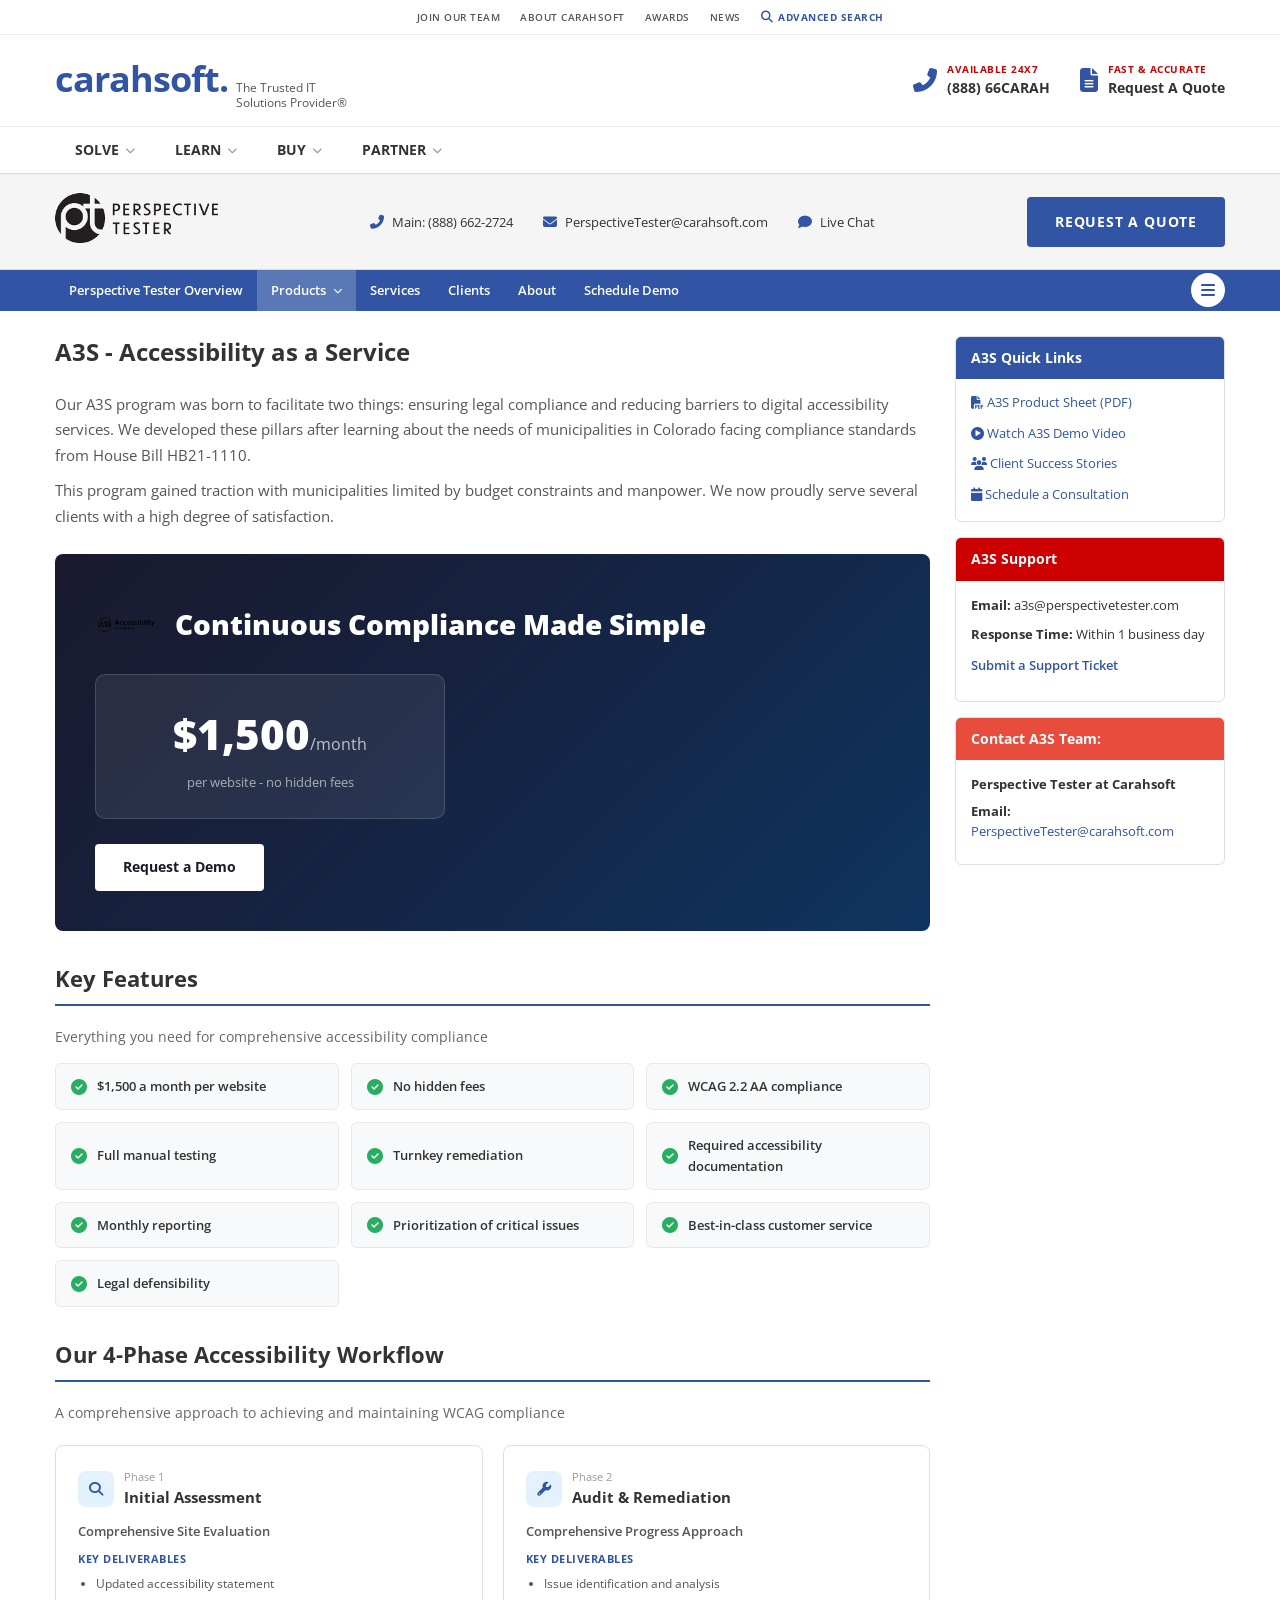
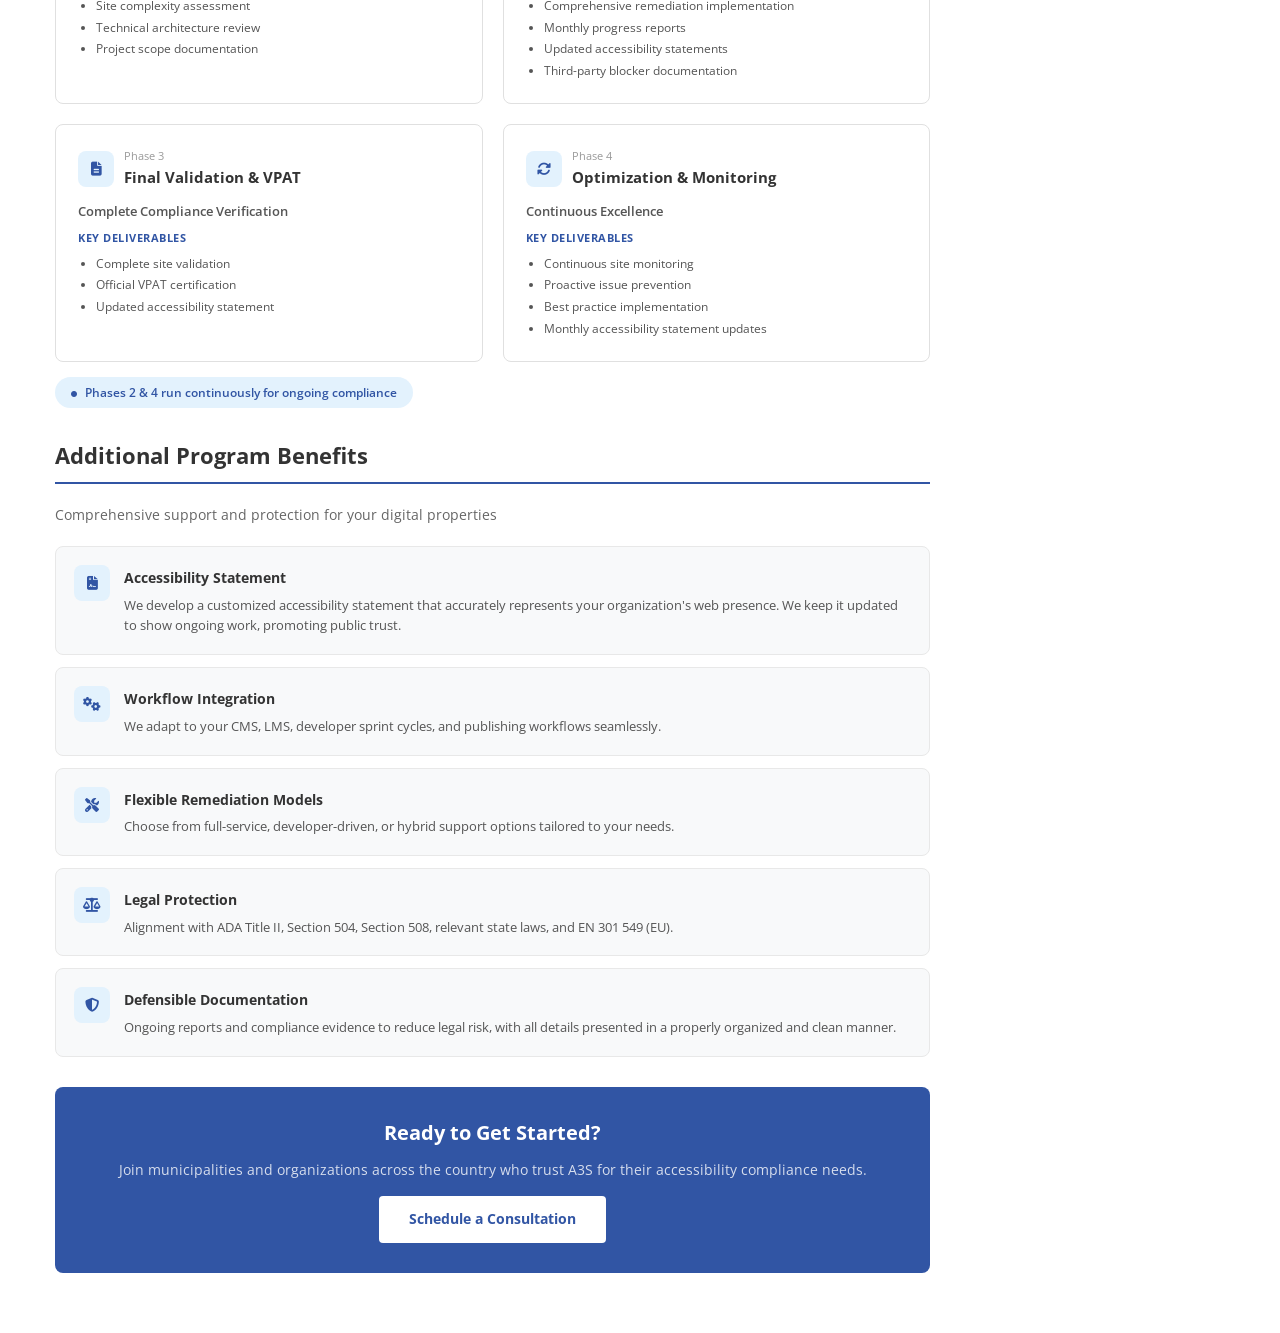
==== commit 1d3434a8: "Update A3S page with accurate program data from a3s.app - Fixed 4-phase workflow: Initial Assessment" ====
--- a/a3s.html
+++ b/a3s.html
@@ -10,113 +10,173 @@
     <link href="https://fonts.googleapis.com/css2?family=Open+Sans:wght@300;400;600;700;800&display=swap" rel="stylesheet">
 </head>
 <body>
-    <div class="top-bar"><div class="top-bar-inner"><nav class="top-links"><a href="#">JOIN OUR TEAM</a><a href="about.html">ABOUT CARAHSOFT</a><a href="#">AWARDS</a>
-                <a href="#">NEWS</a>
-            </nav><div class="top-search"><i class="fas fa-search"></i><a href="#">ADVANCED SEARCH</a></div></div></div>
+    <div class="top-bar"><div class="top-bar-inner"><nav class="top-links"><a href="#">JOIN OUR TEAM</a><a href="about.html">ABOUT CARAHSOFT</a><a href="#">AWARDS</a><a href="#">NEWS</a></nav><div class="top-search"><i class="fas fa-search"></i><a href="#">ADVANCED SEARCH</a></div></div></div>
     <header class="main-header"><div class="header-inner"><div class="logo-area"><a href="index.html" class="carahsoft-logo"><span class="logo-text">carahsoft.</span><span class="logo-tagline">The Trusted IT<br>Solutions Provider&reg;</span></a></div><div class="header-right"><div class="header-contact"><div class="contact-item"><i class="fas fa-phone-alt"></i><div><span class="contact-label">AVAILABLE 24X7</span><span class="contact-value">(888) 66CARAH</span></div></div><div class="contact-item"><i class="fas fa-file-alt"></i><div><span class="contact-label">FAST &amp; ACCURATE</span><span class="contact-value">Request A Quote</span></div></div></div></div></div></header>
     <nav class="main-nav"><div class="nav-inner"><a href="#" class="nav-item">SOLVE <i class="fas fa-chevron-down"></i></a><a href="#" class="nav-item">LEARN <i class="fas fa-chevron-down"></i></a><a href="#" class="nav-item">BUY <i class="fas fa-chevron-down"></i></a><a href="#" class="nav-item">PARTNER <i class="fas fa-chevron-down"></i></a></div></nav>
-    <div class="adobe-header"><div class="adobe-header-inner"><div class="adobe-logo-area"><img src="perspective-tester-logo.png" alt="Perspective Tester" class="vendor-logo-img"></div><div class="adobe-contact"><a href="tel:8886622724"><i class="fas fa-phone-alt"></i> Main: (888) 662-2724</a><a href="mailto:PerspectiveTester@carahsoft.com"><i class="fas fa-envelope"></i> PerspectiveTester@carahsoft.com</a>
-                <a href="#" class="live-chat-link"><i class="fas fa-comment"></i> Live Chat</a></div><a href="schedule-demo.html" class="btn-request-quote">REQUEST A QUOTE</a></div></div>
+    <div class="adobe-header"><div class="adobe-header-inner"><div class="adobe-logo-area"><img src="perspective-tester-logo.png" alt="Perspective Tester" class="vendor-logo-img"></div><div class="adobe-contact"><a href="tel:8886622724"><i class="fas fa-phone-alt"></i> Main: (888) 662-2724</a><a href="mailto:PerspectiveTester@carahsoft.com"><i class="fas fa-envelope"></i> PerspectiveTester@carahsoft.com</a><a href="#" class="live-chat-link"><i class="fas fa-comment"></i> Live Chat</a></div><a href="schedule-demo.html" class="btn-request-quote">REQUEST A QUOTE</a></div></div>
     <nav class="adobe-nav"><div class="adobe-nav-inner"><a href="index.html" class="adobe-nav-item">Perspective Tester Overview</a><div class="adobe-nav-item-wrapper"><a href="solutions.html" class="adobe-nav-item active has-dropdown">Products <i class="fas fa-chevron-down"></i></a><div class="adobe-nav-dropdown"><a href="a3s.html"><img src="a3s-logo.png" alt="A3S" style="width:18px;height:18px;object-fit:contain;vertical-align:middle;"> A3S - Accessibility as a Service</a><a href="p15r.html"><img src="p15r-logo.png" alt="P15R" style="width:18px;height:18px;object-fit:contain;vertical-align:middle;"> P15R - Accessibility Ops Platform</a></div></div><a href="services.html" class="adobe-nav-item">Services</a><a href="clients.html" class="adobe-nav-item">Clients</a><a href="about.html" class="adobe-nav-item">About</a><a href="schedule-demo.html" class="adobe-nav-item">Schedule Demo</a><button class="adobe-nav-hamburger"><i class="fas fa-bars"></i></button></div></nav>
 
     <div class="page-wrapper">
         <div class="page-content">
             <h1 class="page-title">A3S - Accessibility as a Service</h1>
-            <p class="product-subtitle" style="font-size:15px;color:#555;margin-bottom:25px;">Managed accessibility compliance for local and county governments. We pair expert accessibility teams with public-sector workflows to help you reach and maintain WCAG 2.2 AA compliance with full legal protection documentation.</p>
+            <p style="font-size:15px;color:#555;margin-bottom:10px;line-height:1.7;">Our A3S program was born to facilitate two things: ensuring legal compliance and reducing barriers to digital accessibility services. We developed these pillars after learning about the needs of municipalities in Colorado facing compliance standards from House Bill HB21-1110.</p>
+            <p style="font-size:15px;color:#555;margin-bottom:25px;line-height:1.7;">This program gained traction with municipalities limited by budget constraints and manpower. We now proudly serve several clients with a high degree of satisfaction.</p>
 
             <!-- Hero Banner -->
             <div class="product-hero" style="background:linear-gradient(135deg, #1a1a2e 0%, #16213e 40%, #0f3460 100%); border-radius:8px; padding:40px; color:#fff; margin-bottom:30px;">
                 <div style="display:flex;align-items:center;gap:20px;margin-bottom:20px;">
                     <img src="a3s-logo.png" alt="A3S Logo" style="width:60px;height:60px;object-fit:contain;filter:invert(1);">
                     <div>
-                        <h2 style="font-size:28px;font-weight:800;margin:0;">A3S</h2>
-                        <p style="font-size:14px;opacity:0.8;margin:0;">Accessibility as a Service</p>
-                    </div>
-                </div>
-                <p style="font-size:15px;line-height:1.8;max-width:600px;">End-to-end managed accessibility for government organizations. From audit to remediation to continuous monitoring - we handle it all so your team can focus on serving constituents.</p>
-                <a href="schedule-demo.html" style="display:inline-block;margin-top:20px;background:#fff;color:#1a1a2e;padding:12px 28px;border-radius:4px;font-weight:700;font-size:14px;">Request a Demo</a>
+                        <h2 style="font-size:28px;font-weight:800;margin:0;">Continuous Compliance Made Simple</h2>
+                    </div>
+                </div>
+                <div style="background:rgba(255,255,255,0.08);border:1px solid rgba(255,255,255,0.15);border-radius:10px;padding:25px;text-align:center;margin-bottom:20px;max-width:350px;">
+                    <p style="font-size:42px;font-weight:800;color:#fff;margin:0;">$1,500<span style="font-size:16px;font-weight:400;opacity:0.7;">/month</span></p>
+                    <p style="font-size:13px;opacity:0.6;margin:5px 0 0;">per website - no hidden fees</p>
+                </div>
+                <a href="schedule-demo.html" style="display:inline-block;margin-top:5px;background:#fff;color:#1a1a2e;padding:12px 28px;border-radius:4px;font-weight:700;font-size:14px;">Request a Demo</a>
+            </div>
+
+            <!-- Key Features -->
+            <h3 class="clients-section-title">Key Features</h3>
+            <p style="font-size:14px;color:#666;margin-bottom:15px;">Everything you need for comprehensive accessibility compliance</p>
+            <div style="display:grid;grid-template-columns:1fr 1fr 1fr;gap:12px;margin-bottom:30px;">
+                <div style="display:flex;align-items:center;gap:10px;padding:12px 15px;background:#f8f9fa;border-radius:6px;border:1px solid #e8e8e8;">
+                    <i class="fas fa-check-circle" style="color:#27ae60;"></i>
+                    <span style="font-size:13px;font-weight:600;color:#333;">$1,500 a month per website</span>
+                </div>
+                <div style="display:flex;align-items:center;gap:10px;padding:12px 15px;background:#f8f9fa;border-radius:6px;border:1px solid #e8e8e8;">
+                    <i class="fas fa-check-circle" style="color:#27ae60;"></i>
+                    <span style="font-size:13px;font-weight:600;color:#333;">No hidden fees</span>
+                </div>
+                <div style="display:flex;align-items:center;gap:10px;padding:12px 15px;background:#f8f9fa;border-radius:6px;border:1px solid #e8e8e8;">
+                    <i class="fas fa-check-circle" style="color:#27ae60;"></i>
+                    <span style="font-size:13px;font-weight:600;color:#333;">WCAG 2.2 AA compliance</span>
+                </div>
+                <div style="display:flex;align-items:center;gap:10px;padding:12px 15px;background:#f8f9fa;border-radius:6px;border:1px solid #e8e8e8;">
+                    <i class="fas fa-check-circle" style="color:#27ae60;"></i>
+                    <span style="font-size:13px;font-weight:600;color:#333;">Full manual testing</span>
+                </div>
+                <div style="display:flex;align-items:center;gap:10px;padding:12px 15px;background:#f8f9fa;border-radius:6px;border:1px solid #e8e8e8;">
+                    <i class="fas fa-check-circle" style="color:#27ae60;"></i>
+                    <span style="font-size:13px;font-weight:600;color:#333;">Turnkey remediation</span>
+                </div>
+                <div style="display:flex;align-items:center;gap:10px;padding:12px 15px;background:#f8f9fa;border-radius:6px;border:1px solid #e8e8e8;">
+                    <i class="fas fa-check-circle" style="color:#27ae60;"></i>
+                    <span style="font-size:13px;font-weight:600;color:#333;">Required accessibility documentation</span>
+                </div>
+                <div style="display:flex;align-items:center;gap:10px;padding:12px 15px;background:#f8f9fa;border-radius:6px;border:1px solid #e8e8e8;">
+                    <i class="fas fa-check-circle" style="color:#27ae60;"></i>
+                    <span style="font-size:13px;font-weight:600;color:#333;">Monthly reporting</span>
+                </div>
+                <div style="display:flex;align-items:center;gap:10px;padding:12px 15px;background:#f8f9fa;border-radius:6px;border:1px solid #e8e8e8;">
+                    <i class="fas fa-check-circle" style="color:#27ae60;"></i>
+                    <span style="font-size:13px;font-weight:600;color:#333;">Prioritization of critical issues</span>
+                </div>
+                <div style="display:flex;align-items:center;gap:10px;padding:12px 15px;background:#f8f9fa;border-radius:6px;border:1px solid #e8e8e8;">
+                    <i class="fas fa-check-circle" style="color:#27ae60;"></i>
+                    <span style="font-size:13px;font-weight:600;color:#333;">Best-in-class customer service</span>
+                </div>
+                <div style="display:flex;align-items:center;gap:10px;padding:12px 15px;background:#f8f9fa;border-radius:6px;border:1px solid #e8e8e8;">
+                    <i class="fas fa-check-circle" style="color:#27ae60;"></i>
+                    <span style="font-size:13px;font-weight:600;color:#333;">Legal defensibility</span>
+                </div>
             </div>
 
             <!-- 4-Phase Workflow -->
-            <h3 style="font-size:20px;font-weight:700;color:#333;margin-bottom:20px;">The A3S 4-Phase Workflow</h3>
-            <div style="display:grid;grid-template-columns:1fr 1fr;gap:20px;margin-bottom:30px;">
-                <div class="solution-card" style="border-left:4px solid #3155A4;">
-                    <div style="padding:20px;">
-                        <h4 style="font-size:16px;font-weight:700;color:#3155A4;margin-bottom:8px;"><i class="fas fa-search" style="margin-right:8px;"></i>Phase 1: Audit</h4>
-                        <p style="font-size:13px;line-height:1.7;color:#555;">Comprehensive WCAG 2.2 AA audit of your website, applications, and digital documents. Combines automated scanning with expert manual testing by IAAP-certified professionals. Covers all WCAG success criteria including keyboard navigation, screen reader compatibility, and color contrast.</p>
-                    </div>
-                </div>
-                <div class="solution-card" style="border-left:4px solid #e74c3c;">
-                    <div style="padding:20px;">
-                        <h4 style="font-size:16px;font-weight:700;color:#e74c3c;margin-bottom:8px;"><i class="fas fa-file-alt" style="margin-right:8px;"></i>Phase 2: Report</h4>
-                        <p style="font-size:13px;line-height:1.7;color:#555;">Detailed accessibility report with VPAT/ACR documentation, prioritized issue list, and remediation roadmap. Each issue includes severity level, affected WCAG criteria, screenshots, and step-by-step remediation instructions for your development team.</p>
-                    </div>
-                </div>
-                <div class="solution-card" style="border-left:4px solid #f39c12;">
-                    <div style="padding:20px;">
-                        <h4 style="font-size:16px;font-weight:700;color:#f39c12;margin-bottom:8px;"><i class="fas fa-wrench" style="margin-right:8px;"></i>Phase 3: Remediate</h4>
-                        <p style="font-size:13px;line-height:1.7;color:#555;">Our expert team fixes identified accessibility issues directly in your codebase or CMS. We handle HTML/CSS/ARIA remediation, PDF document fixes, form accessibility, multimedia alternatives, and navigation improvements. Full verification testing after each remediation cycle.</p>
-                    </div>
-                </div>
-                <div class="solution-card" style="border-left:4px solid #27ae60;">
-                    <div style="padding:20px;">
-                        <h4 style="font-size:16px;font-weight:700;color:#27ae60;margin-bottom:8px;"><i class="fas fa-shield-alt" style="margin-right:8px;"></i>Phase 4: Protect</h4>
-                        <p style="font-size:13px;line-height:1.7;color:#555;">Ongoing monitoring and continuous compliance assurance. Automated weekly scans detect regressions, quarterly expert reviews verify compliance, and legal documentation stays current. Includes an accessibility statement for your website and incident response support.</p>
-                    </div>
-                </div>
-            </div>
-
-            <!-- Pricing -->
-            <div style="background:#f8f9fa;border:1px solid #e0e0e0;border-radius:8px;padding:25px;margin-bottom:30px;">
-                <h3 style="font-size:18px;font-weight:700;color:#333;margin-bottom:15px;"><i class="fas fa-tag" style="color:#3155A4;margin-right:8px;"></i>Pricing</h3>
-                <p style="font-size:14px;line-height:1.7;color:#555;margin-bottom:15px;">A3S is designed for local and county government organizations with two simple plans.</p>
-                <div style="display:grid;grid-template-columns:1fr 1fr;gap:20px;">
-                    <div style="background:#fff;border:2px solid #3155A4;border-radius:8px;padding:25px;text-align:center;">
-                        <h4 style="font-size:15px;font-weight:700;color:#3155A4;margin-bottom:8px;">Local & County Government</h4>
-                        <p style="font-size:36px;font-weight:800;color:#333;margin-bottom:5px;">$1,500<span style="font-size:14px;font-weight:400;color:#888;">/mo</span></p>
-                        <p style="font-size:13px;color:#666;">For smaller websites and county web properties</p>
-                    </div>
-                    <div style="background:#fff;border:2px solid #3155A4;border-radius:8px;padding:25px;text-align:center;">
-                        <h4 style="font-size:15px;font-weight:700;color:#3155A4;margin-bottom:8px;">LMS & Larger Properties</h4>
-                        <p style="font-size:36px;font-weight:800;color:#333;margin-bottom:5px;">$3,000<span style="font-size:14px;font-weight:400;color:#888;">/mo</span></p>
-                        <p style="font-size:13px;color:#666;">For learning management systems and larger sites</p>
-                    </div>
-                </div>
-            </div>
-
-            <!-- Key Features -->
-            <h3 style="font-size:18px;font-weight:700;color:#333;margin-bottom:15px;">Key Features</h3>
-            <div style="display:grid;grid-template-columns:1fr 1fr;gap:12px;margin-bottom:30px;">
-                <div style="display:flex;align-items:flex-start;gap:10px;padding:12px;background:#f8f9fa;border-radius:6px;">
-                    <i class="fas fa-check-circle" style="color:#27ae60;margin-top:2px;"></i>
-                    <div><strong style="font-size:13px;">IAAP-Certified Professionals</strong><p style="font-size:12px;color:#666;margin:0;">Expert human testing by certified accessibility specialists</p></div>
-                </div>
-                <div style="display:flex;align-items:flex-start;gap:10px;padding:12px;background:#f8f9fa;border-radius:6px;">
-                    <i class="fas fa-check-circle" style="color:#27ae60;margin-top:2px;"></i>
-                    <div><strong style="font-size:13px;">VPAT/ACR Documentation</strong><p style="font-size:12px;color:#666;margin:0;">Legal-grade compliance documentation included</p></div>
-                </div>
-                <div style="display:flex;align-items:flex-start;gap:10px;padding:12px;background:#f8f9fa;border-radius:6px;">
-                    <i class="fas fa-check-circle" style="color:#27ae60;margin-top:2px;"></i>
-                    <div><strong style="font-size:13px;">Continuous Monitoring</strong><p style="font-size:12px;color:#666;margin:0;">Weekly automated + quarterly expert reviews</p></div>
-                </div>
-                <div style="display:flex;align-items:flex-start;gap:10px;padding:12px;background:#f8f9fa;border-radius:6px;">
-                    <i class="fas fa-check-circle" style="color:#27ae60;margin-top:2px;"></i>
-                    <div><strong style="font-size:13px;">Dedicated Account Manager</strong><p style="font-size:12px;color:#666;margin:0;">Single point of contact for all accessibility needs</p></div>
-                </div>
-                <div style="display:flex;align-items:flex-start;gap:10px;padding:12px;background:#f8f9fa;border-radius:6px;">
-                    <i class="fas fa-check-circle" style="color:#27ae60;margin-top:2px;"></i>
-                    <div><strong style="font-size:13px;">PDF Remediation Included</strong><p style="font-size:12px;color:#666;margin:0;">All downloadable documents made compliant</p></div>
-                </div>
-                <div style="display:flex;align-items:flex-start;gap:10px;padding:12px;background:#f8f9fa;border-radius:6px;">
-                    <i class="fas fa-check-circle" style="color:#27ae60;margin-top:2px;"></i>
-                    <div><strong style="font-size:13px;">Accessibility Statement</strong><p style="font-size:12px;color:#666;margin:0;">Custom accessibility statement for your website</p></div>
-                </div>
-            </div>
-
-            <div style="text-align:center;padding:25px;background:#3155A4;border-radius:8px;margin-bottom:20px;">
-                <h3 style="color:#fff;font-size:20px;margin-bottom:10px;">Ready to Get Started with A3S?</h3>
-                <p style="color:rgba(255,255,255,0.8);font-size:14px;margin-bottom:15px;">Schedule a free consultation to discuss your accessibility compliance needs.</p>
-                <a href="schedule-demo.html" style="display:inline-block;background:#fff;color:#3155A4;padding:12px 30px;border-radius:4px;font-weight:700;font-size:14px;">Schedule a Demo</a>
+            <h3 class="clients-section-title">Our 4-Phase Accessibility Workflow</h3>
+            <p style="font-size:14px;color:#666;margin-bottom:20px;">A comprehensive approach to achieving and maintaining WCAG compliance</p>
+            <div style="display:grid;grid-template-columns:1fr 1fr;gap:20px;margin-bottom:15px;">
+                <div style="border:1px solid #e0e0e0;border-radius:8px;padding:22px;background:#fff;">
+                    <div style="display:flex;align-items:center;gap:10px;margin-bottom:10px;">
+                        <div style="width:36px;height:36px;background:#e3f2fd;border-radius:8px;display:flex;align-items:center;justify-content:center;"><i class="fas fa-search" style="color:#3155A4;font-size:14px;"></i></div>
+                        <div><span style="font-size:11px;color:#999;display:block;">Phase 1</span><strong style="font-size:15px;color:#333;">Initial Assessment</strong></div>
+                    </div>
+                    <p style="font-size:13px;font-weight:600;color:#555;margin-bottom:8px;">Comprehensive Site Evaluation</p>
+                    <p style="font-size:11px;font-weight:700;color:#3155A4;text-transform:uppercase;letter-spacing:0.5px;margin-bottom:6px;">Key Deliverables</p>
+                    <ul style="list-style:disc;padding-left:18px;font-size:12px;color:#555;line-height:1.8;">
+                        <li>Updated accessibility statement</li>
+                        <li>Site complexity assessment</li>
+                        <li>Technical architecture review</li>
+                        <li>Project scope documentation</li>
+                    </ul>
+                </div>
+                <div style="border:1px solid #e0e0e0;border-radius:8px;padding:22px;background:#fff;">
+                    <div style="display:flex;align-items:center;gap:10px;margin-bottom:10px;">
+                        <div style="width:36px;height:36px;background:#e3f2fd;border-radius:8px;display:flex;align-items:center;justify-content:center;"><i class="fas fa-wrench" style="color:#3155A4;font-size:14px;"></i></div>
+                        <div><span style="font-size:11px;color:#999;display:block;">Phase 2</span><strong style="font-size:15px;color:#333;">Audit & Remediation</strong></div>
+                    </div>
+                    <p style="font-size:13px;font-weight:600;color:#555;margin-bottom:8px;">Comprehensive Progress Approach</p>
+                    <p style="font-size:11px;font-weight:700;color:#3155A4;text-transform:uppercase;letter-spacing:0.5px;margin-bottom:6px;">Key Deliverables</p>
+                    <ul style="list-style:disc;padding-left:18px;font-size:12px;color:#555;line-height:1.8;">
+                        <li>Issue identification and analysis</li>
+                        <li>Comprehensive remediation implementation</li>
+                        <li>Monthly progress reports</li>
+                        <li>Updated accessibility statements</li>
+                        <li>Third-party blocker documentation</li>
+                    </ul>
+                </div>
+                <div style="border:1px solid #e0e0e0;border-radius:8px;padding:22px;background:#fff;">
+                    <div style="display:flex;align-items:center;gap:10px;margin-bottom:10px;">
+                        <div style="width:36px;height:36px;background:#e3f2fd;border-radius:8px;display:flex;align-items:center;justify-content:center;"><i class="fas fa-file-alt" style="color:#3155A4;font-size:14px;"></i></div>
+                        <div><span style="font-size:11px;color:#999;display:block;">Phase 3</span><strong style="font-size:15px;color:#333;">Final Validation & VPAT</strong></div>
+                    </div>
+                    <p style="font-size:13px;font-weight:600;color:#555;margin-bottom:8px;">Complete Compliance Verification</p>
+                    <p style="font-size:11px;font-weight:700;color:#3155A4;text-transform:uppercase;letter-spacing:0.5px;margin-bottom:6px;">Key Deliverables</p>
+                    <ul style="list-style:disc;padding-left:18px;font-size:12px;color:#555;line-height:1.8;">
+                        <li>Complete site validation</li>
+                        <li>Official VPAT certification</li>
+                        <li>Updated accessibility statement</li>
+                    </ul>
+                </div>
+                <div style="border:1px solid #e0e0e0;border-radius:8px;padding:22px;background:#fff;">
+                    <div style="display:flex;align-items:center;gap:10px;margin-bottom:10px;">
+                        <div style="width:36px;height:36px;background:#e3f2fd;border-radius:8px;display:flex;align-items:center;justify-content:center;"><i class="fas fa-sync-alt" style="color:#3155A4;font-size:14px;"></i></div>
+                        <div><span style="font-size:11px;color:#999;display:block;">Phase 4</span><strong style="font-size:15px;color:#333;">Optimization & Monitoring</strong></div>
+                    </div>
+                    <p style="font-size:13px;font-weight:600;color:#555;margin-bottom:8px;">Continuous Excellence</p>
+                    <p style="font-size:11px;font-weight:700;color:#3155A4;text-transform:uppercase;letter-spacing:0.5px;margin-bottom:6px;">Key Deliverables</p>
+                    <ul style="list-style:disc;padding-left:18px;font-size:12px;color:#555;line-height:1.8;">
+                        <li>Continuous site monitoring</li>
+                        <li>Proactive issue prevention</li>
+                        <li>Best practice implementation</li>
+                        <li>Monthly accessibility statement updates</li>
+                    </ul>
+                </div>
+            </div>
+            <p style="text-align:center;font-size:12px;color:#3155A4;font-weight:600;background:#e3f2fd;display:inline-block;padding:6px 16px;border-radius:20px;margin-bottom:30px;"><i class="fas fa-circle" style="font-size:6px;vertical-align:middle;margin-right:5px;"></i> Phases 2 & 4 run continuously for ongoing compliance</p>
+
+            <!-- Additional Program Benefits -->
+            <h3 class="clients-section-title">Additional Program Benefits</h3>
+            <p style="font-size:14px;color:#666;margin-bottom:20px;">Comprehensive support and protection for your digital properties</p>
+            <div style="display:flex;flex-direction:column;gap:12px;margin-bottom:30px;">
+                <div style="display:flex;align-items:flex-start;gap:14px;padding:18px;background:#f8f9fa;border:1px solid #e8e8e8;border-radius:8px;">
+                    <div style="width:36px;height:36px;background:#e3f2fd;border-radius:8px;display:flex;align-items:center;justify-content:center;flex-shrink:0;"><i class="fas fa-file-contract" style="color:#3155A4;font-size:14px;"></i></div>
+                    <div><strong style="font-size:14px;color:#333;">Accessibility Statement</strong><p style="font-size:13px;color:#555;margin:4px 0 0;line-height:1.6;">We develop a customized accessibility statement that accurately represents your organization's web presence. We keep it updated to show ongoing work, promoting public trust.</p></div>
+                </div>
+                <div style="display:flex;align-items:flex-start;gap:14px;padding:18px;background:#f8f9fa;border:1px solid #e8e8e8;border-radius:8px;">
+                    <div style="width:36px;height:36px;background:#e3f2fd;border-radius:8px;display:flex;align-items:center;justify-content:center;flex-shrink:0;"><i class="fas fa-cogs" style="color:#3155A4;font-size:14px;"></i></div>
+                    <div><strong style="font-size:14px;color:#333;">Workflow Integration</strong><p style="font-size:13px;color:#555;margin:4px 0 0;line-height:1.6;">We adapt to your CMS, LMS, developer sprint cycles, and publishing workflows seamlessly.</p></div>
+                </div>
+                <div style="display:flex;align-items:flex-start;gap:14px;padding:18px;background:#f8f9fa;border:1px solid #e8e8e8;border-radius:8px;">
+                    <div style="width:36px;height:36px;background:#e3f2fd;border-radius:8px;display:flex;align-items:center;justify-content:center;flex-shrink:0;"><i class="fas fa-tools" style="color:#3155A4;font-size:14px;"></i></div>
+                    <div><strong style="font-size:14px;color:#333;">Flexible Remediation Models</strong><p style="font-size:13px;color:#555;margin:4px 0 0;line-height:1.6;">Choose from full-service, developer-driven, or hybrid support options tailored to your needs.</p></div>
+                </div>
+                <div style="display:flex;align-items:flex-start;gap:14px;padding:18px;background:#f8f9fa;border:1px solid #e8e8e8;border-radius:8px;">
+                    <div style="width:36px;height:36px;background:#e3f2fd;border-radius:8px;display:flex;align-items:center;justify-content:center;flex-shrink:0;"><i class="fas fa-balance-scale" style="color:#3155A4;font-size:14px;"></i></div>
+                    <div><strong style="font-size:14px;color:#333;">Legal Protection</strong><p style="font-size:13px;color:#555;margin:4px 0 0;line-height:1.6;">Alignment with ADA Title II, Section 504, Section 508, relevant state laws, and EN 301 549 (EU).</p></div>
+                </div>
+                <div style="display:flex;align-items:flex-start;gap:14px;padding:18px;background:#f8f9fa;border:1px solid #e8e8e8;border-radius:8px;">
+                    <div style="width:36px;height:36px;background:#e3f2fd;border-radius:8px;display:flex;align-items:center;justify-content:center;flex-shrink:0;"><i class="fas fa-shield-alt" style="color:#3155A4;font-size:14px;"></i></div>
+                    <div><strong style="font-size:14px;color:#333;">Defensible Documentation</strong><p style="font-size:13px;color:#555;margin:4px 0 0;line-height:1.6;">Ongoing reports and compliance evidence to reduce legal risk, with all details presented in a properly organized and clean manner.</p></div>
+                </div>
+            </div>
+
+            <!-- CTA -->
+            <div style="text-align:center;padding:30px;background:#3155A4;border-radius:8px;margin-bottom:20px;">
+                <h3 style="color:#fff;font-size:20px;margin-bottom:10px;">Ready to Get Started?</h3>
+                <p style="color:rgba(255,255,255,0.8);font-size:14px;margin-bottom:15px;">Join municipalities and organizations across the country who trust A3S for their accessibility compliance needs.</p>
+                <a href="schedule-demo.html" style="display:inline-block;background:#fff;color:#3155A4;padding:12px 30px;border-radius:4px;font-weight:700;font-size:14px;">Schedule a Consultation</a>
             </div>
         </div>
 
@@ -143,9 +203,11 @@
                 <div class="sidebar-box-header contact-header">Contact A3S Team:</div>
                 <div class="sidebar-box-content">
                     <p><strong>Perspective Tester at Carahsoft</strong></p>
-                    <p><strong>Email:</strong><br><a href="mailto:Info@perspectivetester.com">Info@perspectivetester.com</a></p>
+                    <p><strong>Email:</strong><br><a href="mailto:PerspectiveTester@carahsoft.com">PerspectiveTester@carahsoft.com</a></p>
                 </div>
             </div>
         </aside>
     </div>
 
+</body>
+</html>
--- a/styles.css
+++ b/styles.css
@@ -37,7 +37,7 @@
     max-width: 1200px;
     margin: 0 auto;
     display: flex;
-    justify-content: flex-end;
+    justify-content: center;
     align-items: center;
     padding: 8px 15px;
     gap: 20px;
@@ -99,7 +99,7 @@
 
 .logo-text {
     font-size: 36px;
-    font-weight: 300;
+    font-weight: 700;
     color: #3155A4;
     letter-spacing: -1px;
 }
@@ -149,7 +149,8 @@
 
 /* ========== MAIN NAV ========== */
 .main-nav {
-    background: #3155A4;
+    background: #fff;
+    border-bottom: 1px solid #ddd;
 }
 
 .nav-inner {
@@ -160,10 +161,10 @@
 }
 
 .nav-item {
-    color: #fff;
+    color: #333;
     padding: 12px 20px;
     font-size: 14px;
-    font-weight: 600;
+    font-weight: 700;
     text-transform: uppercase;
     display: flex;
     align-items: center;
@@ -172,12 +173,14 @@
 }
 
 .nav-item:hover {
-    background: rgba(255,255,255,0.15);
+    background: #f5f5f5;
     text-decoration: none;
+    color: #3155A4;
 }
 
 .nav-item i {
     font-size: 10px;
+    color: #999;
 }
 
 /* ========== VENDOR SUB-HEADER ========== */
--- a/pages.css
+++ b/pages.css
@@ -404,6 +404,253 @@
     margin: 0 auto;
 }
 
+/* ========== CLIENTS PAGE ========== */
+.clients-intro {
+    font-size: 15px;
+    color: #555;
+    margin-bottom: 8px;
+    line-height: 1.6;
+}
+
+.clients-stats {
+    display: flex;
+    gap: 20px;
+    align-items: center;
+    padding: 10px 0 25px;
+    font-size: 14px;
+    color: #666;
+}
+
+.clients-stat strong {
+    font-size: 18px;
+    font-weight: 700;
+    color: #333;
+}
+
+.clients-stat-divider {
+    width: 1px;
+    height: 16px;
+    background: #ddd;
+}
+
+.clients-section-title {
+    font-size: 22px;
+    font-weight: 700;
+    color: #333;
+    margin-bottom: 20px;
+    padding-bottom: 8px;
+    border-bottom: 2px solid #3155A4;
+}
+
+.testimonials-grid {
+    display: grid;
+    grid-template-columns: 1fr 1fr 1fr;
+    gap: 20px;
+    margin-bottom: 35px;
+}
+
+.testimonial-card {
+    border: 1px solid #e0e0e0;
+    border-radius: 6px;
+    padding: 22px;
+    background: #fff;
+    display: flex;
+    flex-direction: column;
+    gap: 12px;
+    transition: box-shadow 0.2s;
+}
+
+.testimonial-card:hover {
+    box-shadow: 0 4px 15px rgba(0,0,0,0.08);
+}
+
+.testimonial-icon {
+    color: #3155A4;
+    font-size: 16px;
+    opacity: 0.4;
+}
+
+.testimonial-text {
+    font-size: 12px;
+    line-height: 1.7;
+    color: #444;
+    margin: 0;
+}
+
+.testimonial-footer {
+    border-top: 1px solid #eee;
+    padding-top: 12px;
+    margin-top: auto;
+}
+
+.testimonial-name {
+    font-size: 13px;
+    font-weight: 700;
+    color: #333;
+    margin: 0;
+}
+
+.testimonial-role {
+    font-size: 11px;
+    color: #666;
+    margin: 0;
+}
+
+.testimonial-tag {
+    display: inline-block;
+    padding: 3px 10px;
+    border-radius: 12px;
+    font-size: 10px;
+    font-weight: 600;
+    width: fit-content;
+}
+
+.tag-blue {
+    background: #e3f2fd;
+    color: #1565c0;
+}
+
+.tag-green {
+    background: #e8f5e9;
+    color: #2e7d32;
+}
+
+.tag-red {
+    background: #fce4ec;
+    color: #c62828;
+}
+
+.client-category {
+    margin-bottom: 22px;
+}
+
+.category-header {
+    display: flex;
+    align-items: center;
+    gap: 10px;
+    margin-bottom: 12px;
+}
+
+.category-icon {
+    width: 32px;
+    height: 32px;
+    background: #e3f2fd;
+    border-radius: 8px;
+    display: flex;
+    align-items: center;
+    justify-content: center;
+}
+
+.category-icon i {
+    color: #3155A4;
+    font-size: 13px;
+}
+
+.category-name {
+    font-size: 15px;
+    font-weight: 700;
+    color: #333;
+    margin: 0;
+}
+
+.category-count {
+    font-size: 11px;
+    color: #999;
+}
+
+.client-tags {
+    display: flex;
+    flex-wrap: wrap;
+    gap: 8px;
+}
+
+.client-tag {
+    border: 1px solid #e0e0e0;
+    border-radius: 6px;
+    padding: 8px 14px;
+    background: #fff;
+    font-size: 12px;
+    font-weight: 600;
+    color: #444;
+    transition: all 0.2s;
+}
+
+.client-tag:hover {
+    border-color: #3155A4;
+    color: #3155A4;
+    background: #f0f4ff;
+}
+
+.clients-cta {
+    text-align: center;
+    padding: 35px;
+    background: #3155A4;
+    border-radius: 8px;
+    margin-top: 20px;
+}
+
+.clients-cta-title {
+    color: #fff;
+    font-size: 22px;
+    font-weight: 700;
+    margin-bottom: 8px;
+}
+
+.clients-cta-desc {
+    color: rgba(255,255,255,0.8);
+    font-size: 14px;
+    margin-bottom: 18px;
+    max-width: 500px;
+    margin-left: auto;
+    margin-right: auto;
+}
+
+.clients-cta-btns {
+    display: flex;
+    gap: 12px;
+    justify-content: center;
+}
+
+.cta-btn-primary {
+    display: inline-block;
+    background: #fff;
+    color: #3155A4;
+    padding: 10px 24px;
+    border-radius: 6px;
+    font-weight: 700;
+    font-size: 13px;
+    transition: all 0.2s;
+}
+
+.cta-btn-primary:hover {
+    background: #e8e8e8;
+    text-decoration: none;
+    color: #3155A4;
+}
+
+.cta-btn-primary i {
+    margin-left: 4px;
+    font-size: 11px;
+}
+
+.cta-btn-outline {
+    display: inline-block;
+    border: 1px solid rgba(255,255,255,0.4);
+    color: #fff;
+    padding: 10px 24px;
+    border-radius: 6px;
+    font-weight: 600;
+    font-size: 13px;
+    transition: all 0.2s;
+}
+
+.cta-btn-outline:hover {
+    border-color: #fff;
+    background: rgba(255,255,255,0.1);
+    text-decoration: none;
+    color: #fff;
+}
+
 /* ========== RESPONSIVE ========== */
 @media screen and (max-width: 1024px) {
     .page-wrapper {
@@ -437,4 +684,13 @@
     .form-row {
         grid-template-columns: 1fr;
     }
-}
+
+    .testimonials-grid {
+        grid-template-columns: 1fr;
+    }
+
+    .clients-cta-btns {
+        flex-direction: column;
+        align-items: center;
+    }
+}
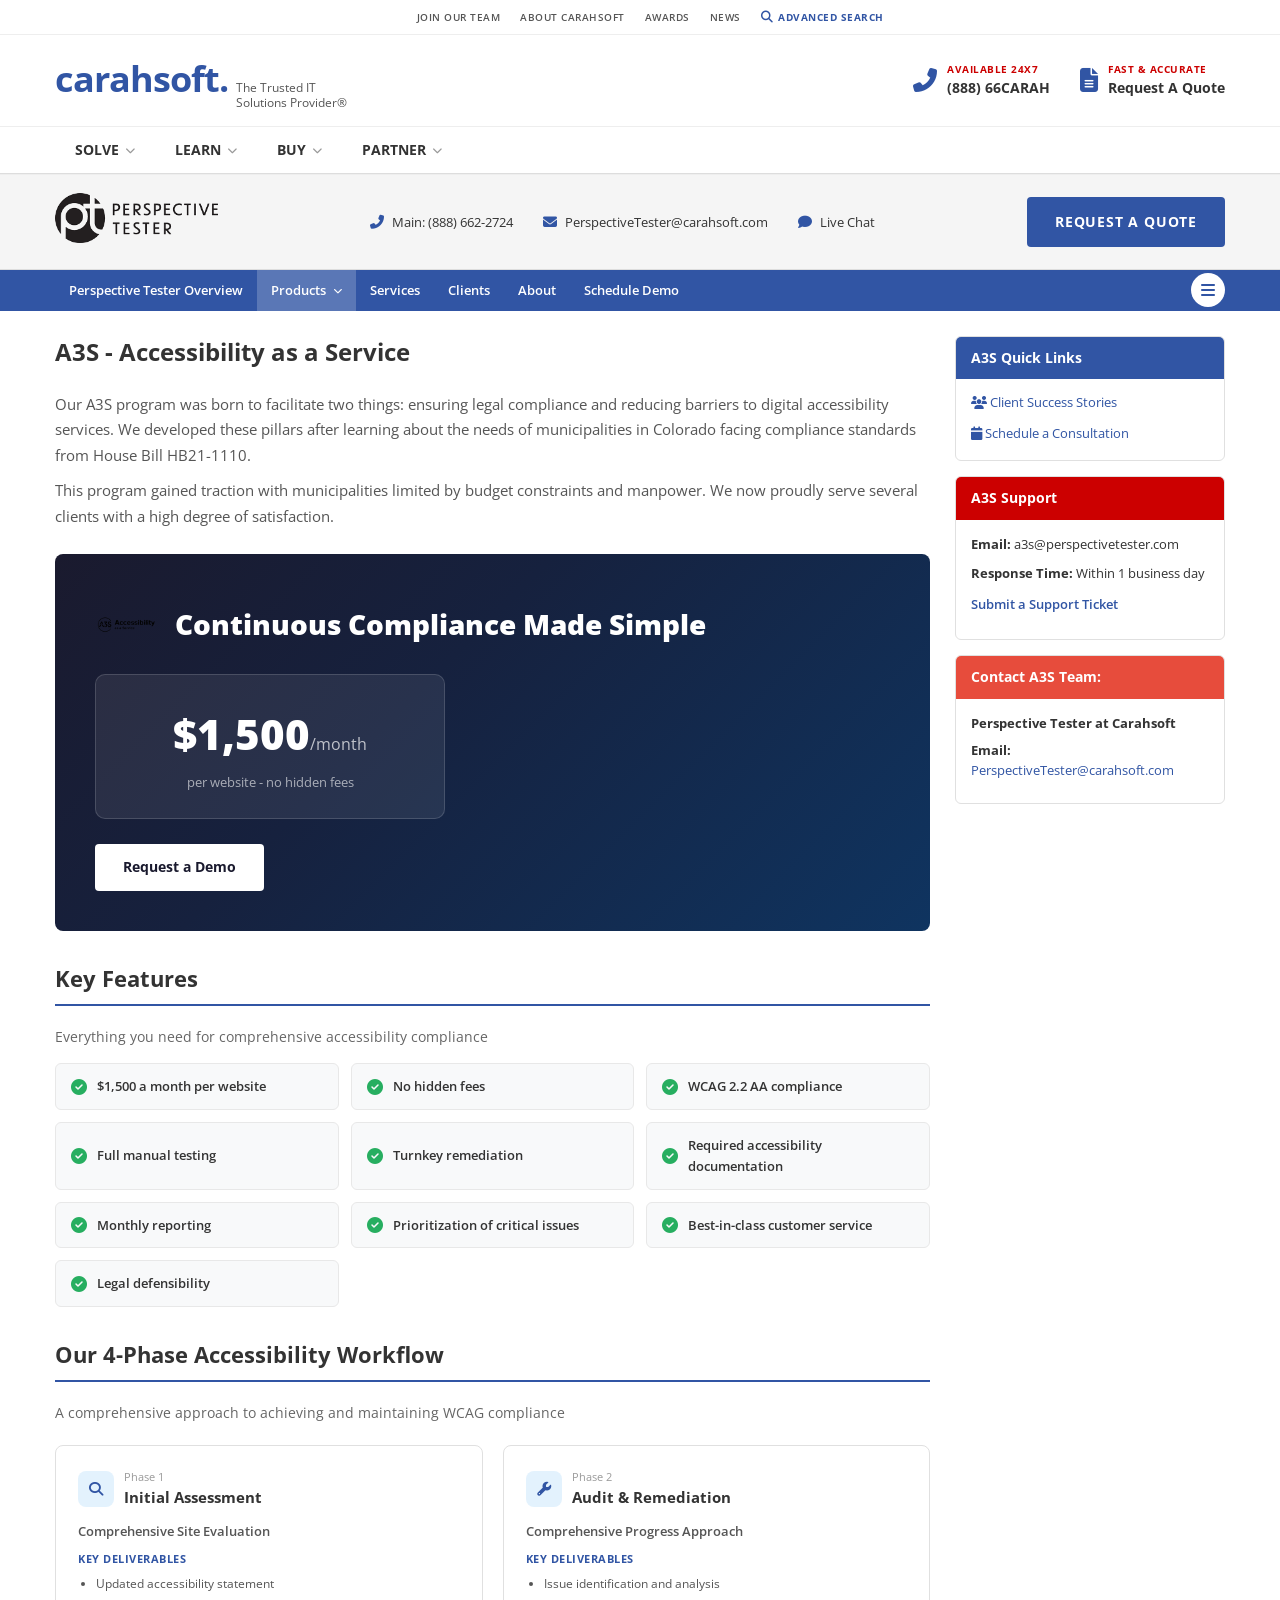
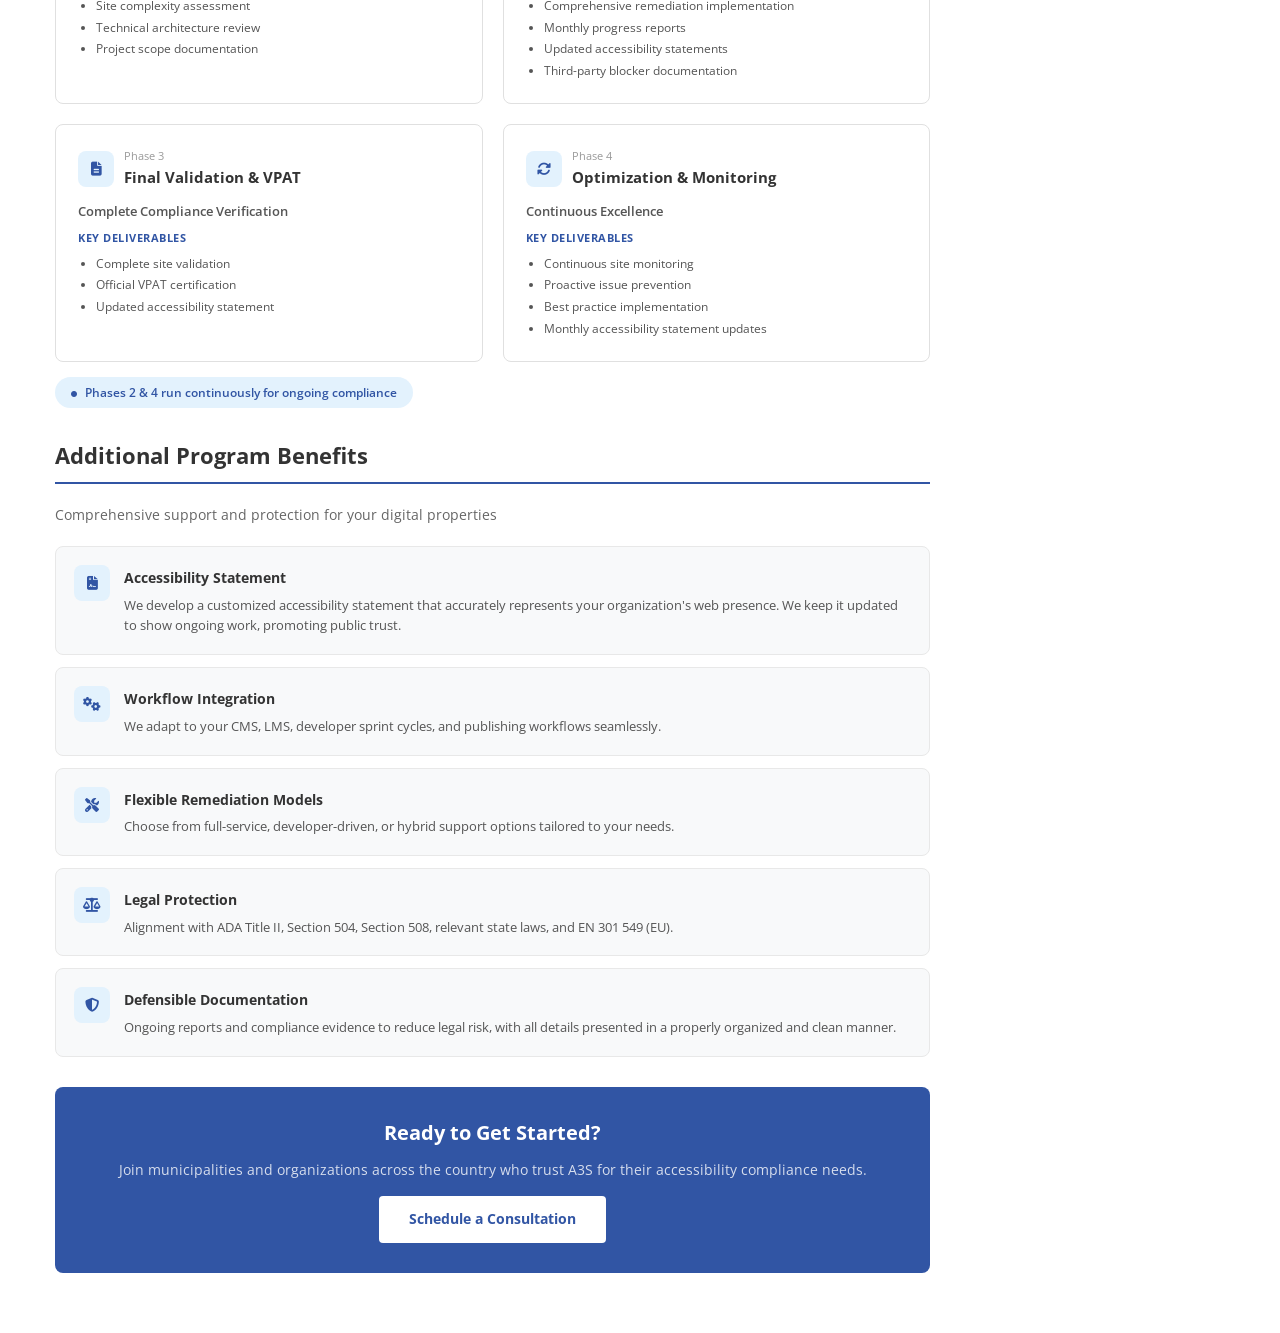
==== commit 140d3ad2: "Remove placeholder PDF, video, and docs links from sidebars Removed fake product sheet, demo video, " ====
--- a/a3s.html
+++ b/a3s.html
@@ -185,8 +185,6 @@
             <div class="sidebar-box">
                 <div class="sidebar-box-header">A3S Quick Links</div>
                 <ul class="sidebar-links">
-                    <li><a href="#"><i class="fas fa-file-pdf"></i> A3S Product Sheet (PDF)</a></li>
-                    <li><a href="#"><i class="fas fa-play-circle"></i> Watch A3S Demo Video</a></li>
                     <li><a href="clients.html"><i class="fas fa-users"></i> Client Success Stories</a></li>
                     <li><a href="schedule-demo.html"><i class="fas fa-calendar"></i> Schedule a Consultation</a></li>
                 </ul>
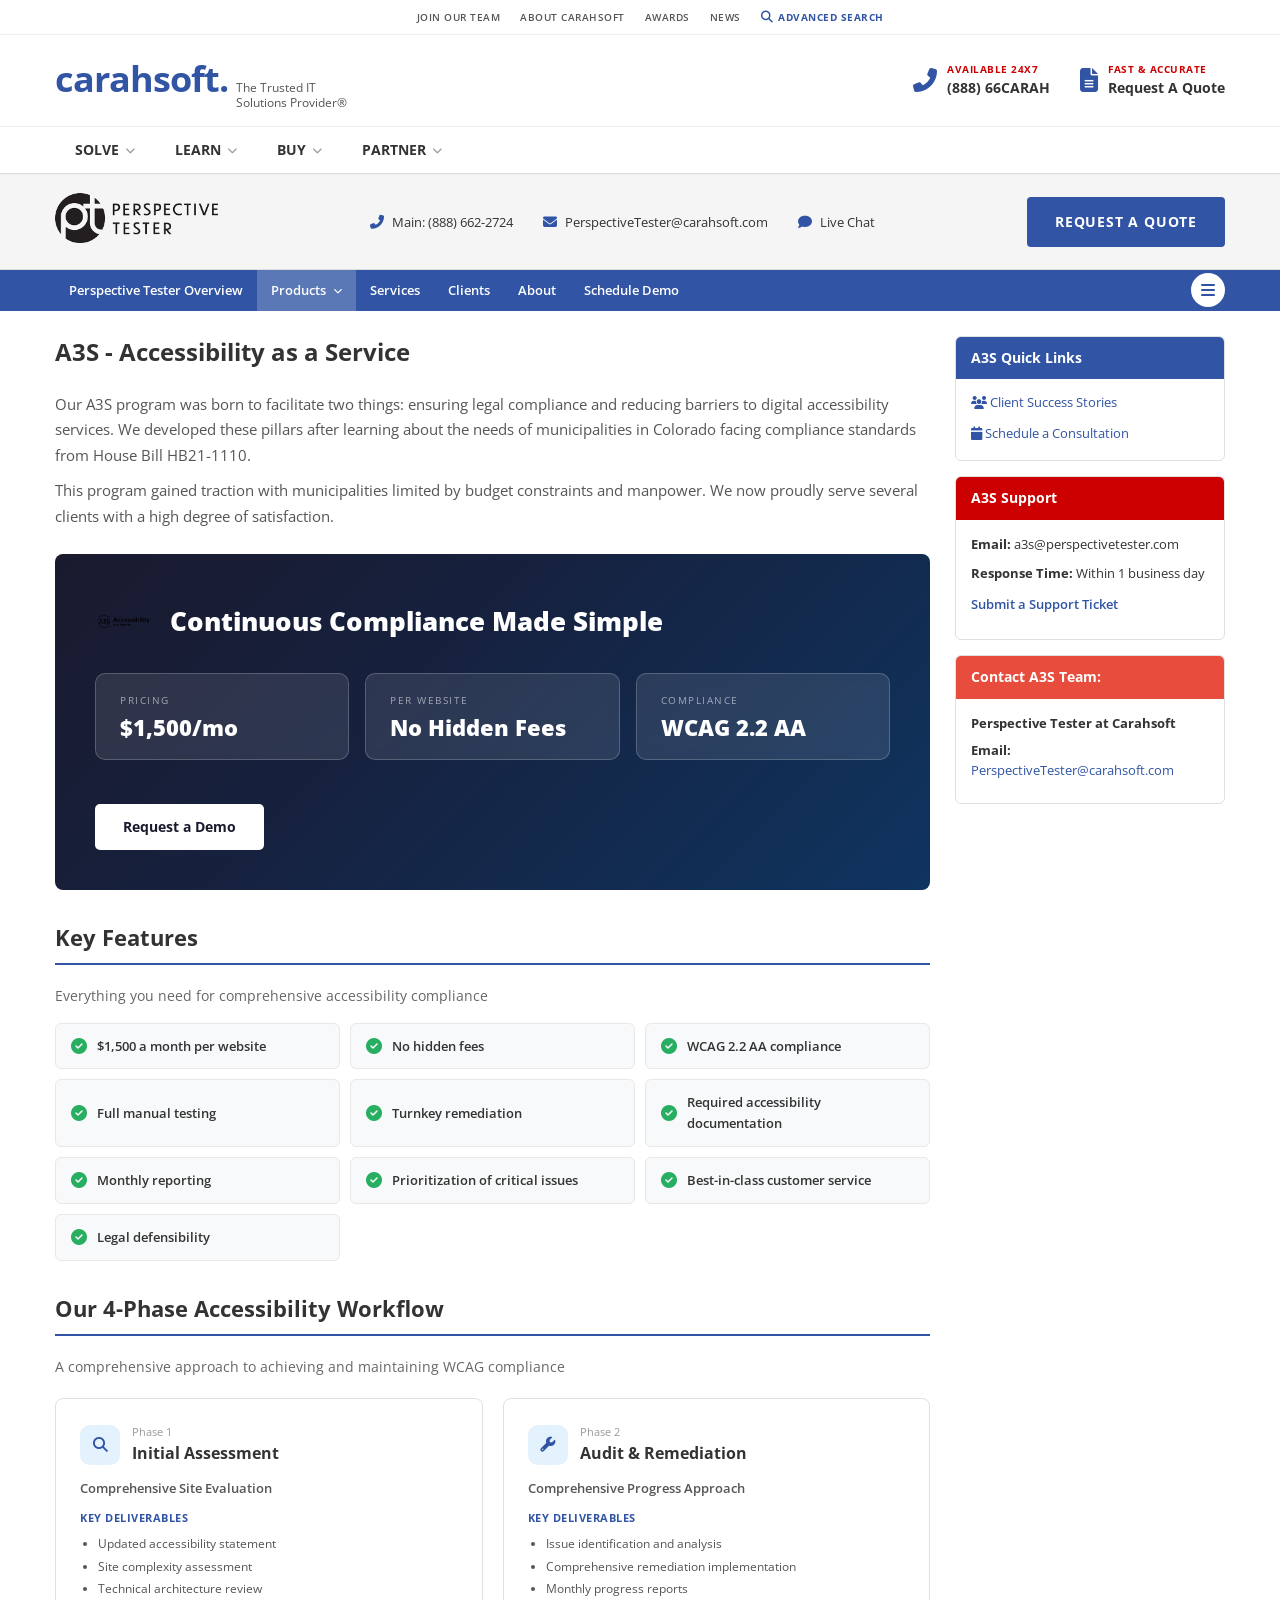
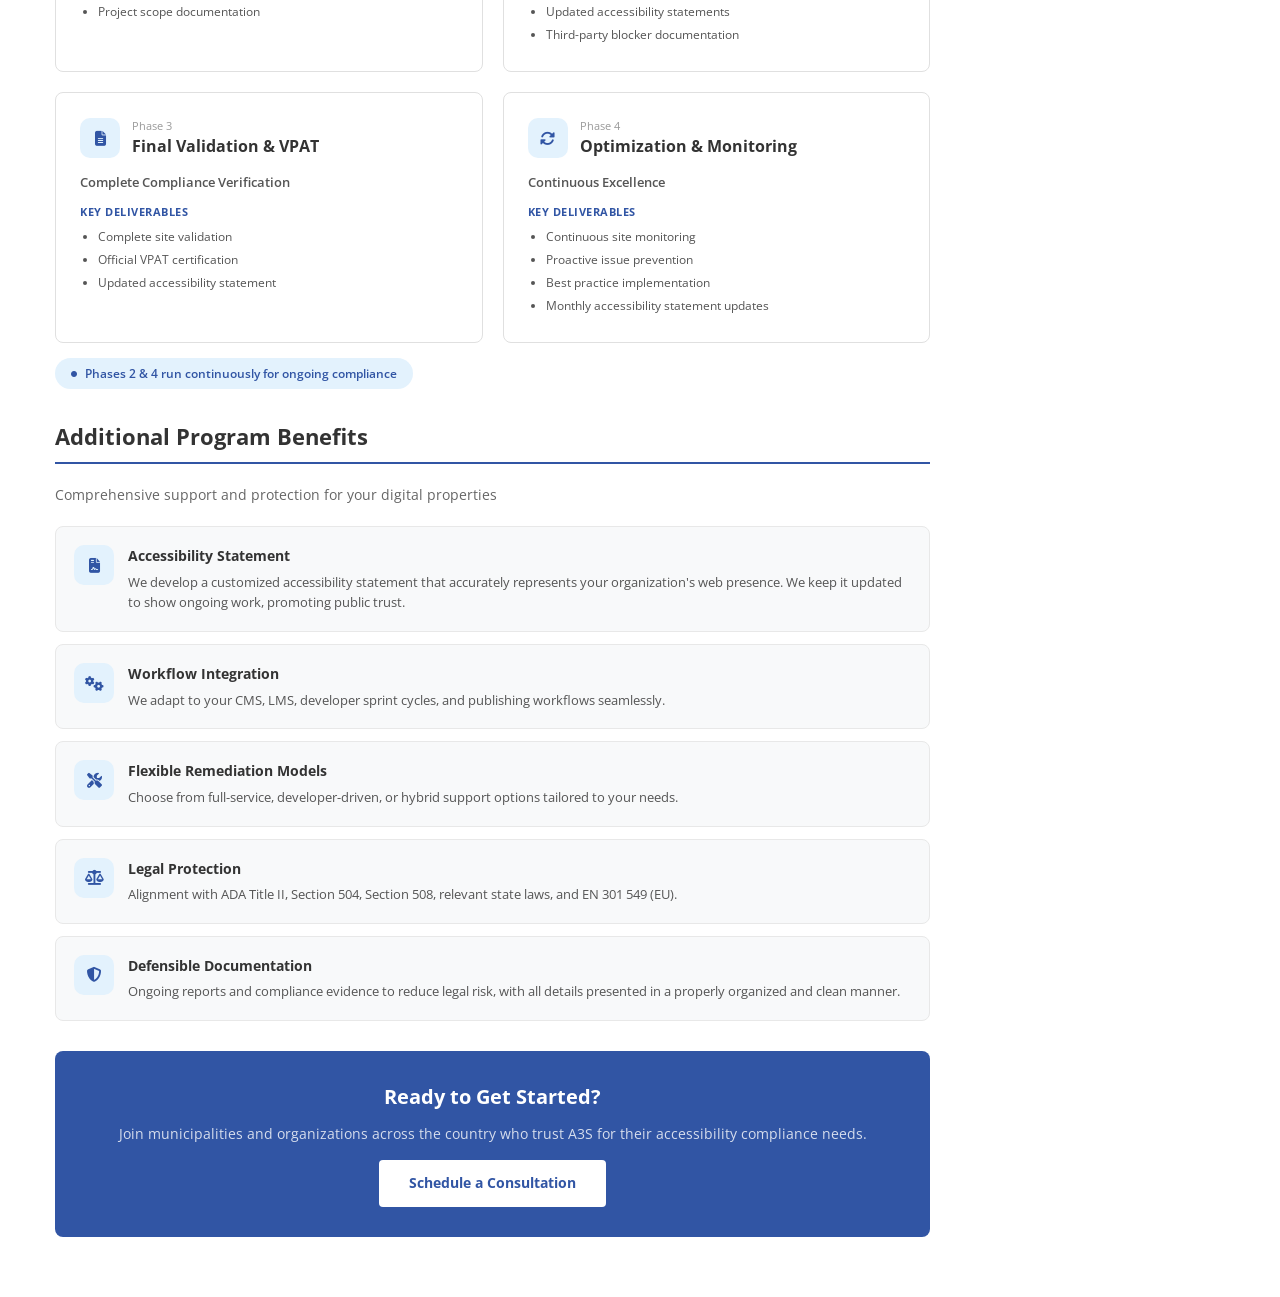
==== commit af6792fd: "Fix product page cards with proper CSS classes - Added reusable CSS classes for hero banners, stat c" ====
--- a/a3s.html
+++ b/a3s.html
@@ -23,92 +23,70 @@
             <p style="font-size:15px;color:#555;margin-bottom:25px;line-height:1.7;">This program gained traction with municipalities limited by budget constraints and manpower. We now proudly serve several clients with a high degree of satisfaction.</p>
 
             <!-- Hero Banner -->
-            <div class="product-hero" style="background:linear-gradient(135deg, #1a1a2e 0%, #16213e 40%, #0f3460 100%); border-radius:8px; padding:40px; color:#fff; margin-bottom:30px;">
-                <div style="display:flex;align-items:center;gap:20px;margin-bottom:20px;">
-                    <img src="a3s-logo.png" alt="A3S Logo" style="width:60px;height:60px;object-fit:contain;filter:invert(1);">
-                    <div>
-                        <h2 style="font-size:28px;font-weight:800;margin:0;">Continuous Compliance Made Simple</h2>
+            <div class="hero-product-banner a3s">
+                <div class="hero-product-top">
+                    <img src="a3s-logo.png" alt="A3S Logo">
+                    <h2>Continuous Compliance Made Simple</h2>
+                </div>
+                <div class="hero-stat-cards">
+                    <div class="hero-stat-card">
+                        <p class="hero-stat-label">Pricing</p>
+                        <p class="hero-stat-value">$1,500/mo</p>
+                    </div>
+                    <div class="hero-stat-card">
+                        <p class="hero-stat-label">Per Website</p>
+                        <p class="hero-stat-value">No Hidden Fees</p>
+                    </div>
+                    <div class="hero-stat-card">
+                        <p class="hero-stat-label">Compliance</p>
+                        <p class="hero-stat-value">WCAG 2.2 AA</p>
                     </div>
                 </div>
-                <div style="background:rgba(255,255,255,0.08);border:1px solid rgba(255,255,255,0.15);border-radius:10px;padding:25px;text-align:center;margin-bottom:20px;max-width:350px;">
-                    <p style="font-size:42px;font-weight:800;color:#fff;margin:0;">$1,500<span style="font-size:16px;font-weight:400;opacity:0.7;">/month</span></p>
-                    <p style="font-size:13px;opacity:0.6;margin:5px 0 0;">per website - no hidden fees</p>
-                </div>
-                <a href="schedule-demo.html" style="display:inline-block;margin-top:5px;background:#fff;color:#1a1a2e;padding:12px 28px;border-radius:4px;font-weight:700;font-size:14px;">Request a Demo</a>
+                <a href="schedule-demo.html" class="hero-cta-link">Request a Demo</a>
             </div>
 
             <!-- Key Features -->
             <h3 class="clients-section-title">Key Features</h3>
             <p style="font-size:14px;color:#666;margin-bottom:15px;">Everything you need for comprehensive accessibility compliance</p>
-            <div style="display:grid;grid-template-columns:1fr 1fr 1fr;gap:12px;margin-bottom:30px;">
-                <div style="display:flex;align-items:center;gap:10px;padding:12px 15px;background:#f8f9fa;border-radius:6px;border:1px solid #e8e8e8;">
-                    <i class="fas fa-check-circle" style="color:#27ae60;"></i>
-                    <span style="font-size:13px;font-weight:600;color:#333;">$1,500 a month per website</span>
-                </div>
-                <div style="display:flex;align-items:center;gap:10px;padding:12px 15px;background:#f8f9fa;border-radius:6px;border:1px solid #e8e8e8;">
-                    <i class="fas fa-check-circle" style="color:#27ae60;"></i>
-                    <span style="font-size:13px;font-weight:600;color:#333;">No hidden fees</span>
-                </div>
-                <div style="display:flex;align-items:center;gap:10px;padding:12px 15px;background:#f8f9fa;border-radius:6px;border:1px solid #e8e8e8;">
-                    <i class="fas fa-check-circle" style="color:#27ae60;"></i>
-                    <span style="font-size:13px;font-weight:600;color:#333;">WCAG 2.2 AA compliance</span>
-                </div>
-                <div style="display:flex;align-items:center;gap:10px;padding:12px 15px;background:#f8f9fa;border-radius:6px;border:1px solid #e8e8e8;">
-                    <i class="fas fa-check-circle" style="color:#27ae60;"></i>
-                    <span style="font-size:13px;font-weight:600;color:#333;">Full manual testing</span>
-                </div>
-                <div style="display:flex;align-items:center;gap:10px;padding:12px 15px;background:#f8f9fa;border-radius:6px;border:1px solid #e8e8e8;">
-                    <i class="fas fa-check-circle" style="color:#27ae60;"></i>
-                    <span style="font-size:13px;font-weight:600;color:#333;">Turnkey remediation</span>
-                </div>
-                <div style="display:flex;align-items:center;gap:10px;padding:12px 15px;background:#f8f9fa;border-radius:6px;border:1px solid #e8e8e8;">
-                    <i class="fas fa-check-circle" style="color:#27ae60;"></i>
-                    <span style="font-size:13px;font-weight:600;color:#333;">Required accessibility documentation</span>
-                </div>
-                <div style="display:flex;align-items:center;gap:10px;padding:12px 15px;background:#f8f9fa;border-radius:6px;border:1px solid #e8e8e8;">
-                    <i class="fas fa-check-circle" style="color:#27ae60;"></i>
-                    <span style="font-size:13px;font-weight:600;color:#333;">Monthly reporting</span>
-                </div>
-                <div style="display:flex;align-items:center;gap:10px;padding:12px 15px;background:#f8f9fa;border-radius:6px;border:1px solid #e8e8e8;">
-                    <i class="fas fa-check-circle" style="color:#27ae60;"></i>
-                    <span style="font-size:13px;font-weight:600;color:#333;">Prioritization of critical issues</span>
-                </div>
-                <div style="display:flex;align-items:center;gap:10px;padding:12px 15px;background:#f8f9fa;border-radius:6px;border:1px solid #e8e8e8;">
-                    <i class="fas fa-check-circle" style="color:#27ae60;"></i>
-                    <span style="font-size:13px;font-weight:600;color:#333;">Best-in-class customer service</span>
-                </div>
-                <div style="display:flex;align-items:center;gap:10px;padding:12px 15px;background:#f8f9fa;border-radius:6px;border:1px solid #e8e8e8;">
-                    <i class="fas fa-check-circle" style="color:#27ae60;"></i>
-                    <span style="font-size:13px;font-weight:600;color:#333;">Legal defensibility</span>
-                </div>
+            <div class="key-features-grid">
+                <div class="key-feature-item"><i class="fas fa-check-circle"></i><span>$1,500 a month per website</span></div>
+                <div class="key-feature-item"><i class="fas fa-check-circle"></i><span>No hidden fees</span></div>
+                <div class="key-feature-item"><i class="fas fa-check-circle"></i><span>WCAG 2.2 AA compliance</span></div>
+                <div class="key-feature-item"><i class="fas fa-check-circle"></i><span>Full manual testing</span></div>
+                <div class="key-feature-item"><i class="fas fa-check-circle"></i><span>Turnkey remediation</span></div>
+                <div class="key-feature-item"><i class="fas fa-check-circle"></i><span>Required accessibility documentation</span></div>
+                <div class="key-feature-item"><i class="fas fa-check-circle"></i><span>Monthly reporting</span></div>
+                <div class="key-feature-item"><i class="fas fa-check-circle"></i><span>Prioritization of critical issues</span></div>
+                <div class="key-feature-item"><i class="fas fa-check-circle"></i><span>Best-in-class customer service</span></div>
+                <div class="key-feature-item"><i class="fas fa-check-circle"></i><span>Legal defensibility</span></div>
             </div>
 
             <!-- 4-Phase Workflow -->
             <h3 class="clients-section-title">Our 4-Phase Accessibility Workflow</h3>
             <p style="font-size:14px;color:#666;margin-bottom:20px;">A comprehensive approach to achieving and maintaining WCAG compliance</p>
-            <div style="display:grid;grid-template-columns:1fr 1fr;gap:20px;margin-bottom:15px;">
-                <div style="border:1px solid #e0e0e0;border-radius:8px;padding:22px;background:#fff;">
-                    <div style="display:flex;align-items:center;gap:10px;margin-bottom:10px;">
-                        <div style="width:36px;height:36px;background:#e3f2fd;border-radius:8px;display:flex;align-items:center;justify-content:center;"><i class="fas fa-search" style="color:#3155A4;font-size:14px;"></i></div>
-                        <div><span style="font-size:11px;color:#999;display:block;">Phase 1</span><strong style="font-size:15px;color:#333;">Initial Assessment</strong></div>
+            <div class="product-phase-grid">
+                <div class="product-phase-card">
+                    <div class="phase-header">
+                        <div class="phase-icon"><i class="fas fa-search"></i></div>
+                        <div><span class="phase-label">Phase 1</span><span class="phase-name">Initial Assessment</span></div>
                     </div>
-                    <p style="font-size:13px;font-weight:600;color:#555;margin-bottom:8px;">Comprehensive Site Evaluation</p>
-                    <p style="font-size:11px;font-weight:700;color:#3155A4;text-transform:uppercase;letter-spacing:0.5px;margin-bottom:6px;">Key Deliverables</p>
-                    <ul style="list-style:disc;padding-left:18px;font-size:12px;color:#555;line-height:1.8;">
+                    <p class="phase-subtitle">Comprehensive Site Evaluation</p>
+                    <p class="phase-deliverables-label">Key Deliverables</p>
+                    <ul class="phase-deliverables">
                         <li>Updated accessibility statement</li>
                         <li>Site complexity assessment</li>
                         <li>Technical architecture review</li>
                         <li>Project scope documentation</li>
                     </ul>
                 </div>
-                <div style="border:1px solid #e0e0e0;border-radius:8px;padding:22px;background:#fff;">
-                    <div style="display:flex;align-items:center;gap:10px;margin-bottom:10px;">
-                        <div style="width:36px;height:36px;background:#e3f2fd;border-radius:8px;display:flex;align-items:center;justify-content:center;"><i class="fas fa-wrench" style="color:#3155A4;font-size:14px;"></i></div>
-                        <div><span style="font-size:11px;color:#999;display:block;">Phase 2</span><strong style="font-size:15px;color:#333;">Audit & Remediation</strong></div>
+                <div class="product-phase-card">
+                    <div class="phase-header">
+                        <div class="phase-icon"><i class="fas fa-wrench"></i></div>
+                        <div><span class="phase-label">Phase 2</span><span class="phase-name">Audit & Remediation</span></div>
                     </div>
-                    <p style="font-size:13px;font-weight:600;color:#555;margin-bottom:8px;">Comprehensive Progress Approach</p>
-                    <p style="font-size:11px;font-weight:700;color:#3155A4;text-transform:uppercase;letter-spacing:0.5px;margin-bottom:6px;">Key Deliverables</p>
-                    <ul style="list-style:disc;padding-left:18px;font-size:12px;color:#555;line-height:1.8;">
+                    <p class="phase-subtitle">Comprehensive Progress Approach</p>
+                    <p class="phase-deliverables-label">Key Deliverables</p>
+                    <ul class="phase-deliverables">
                         <li>Issue identification and analysis</li>
                         <li>Comprehensive remediation implementation</li>
                         <li>Monthly progress reports</li>
@@ -116,27 +94,27 @@
                         <li>Third-party blocker documentation</li>
                     </ul>
                 </div>
-                <div style="border:1px solid #e0e0e0;border-radius:8px;padding:22px;background:#fff;">
-                    <div style="display:flex;align-items:center;gap:10px;margin-bottom:10px;">
-                        <div style="width:36px;height:36px;background:#e3f2fd;border-radius:8px;display:flex;align-items:center;justify-content:center;"><i class="fas fa-file-alt" style="color:#3155A4;font-size:14px;"></i></div>
-                        <div><span style="font-size:11px;color:#999;display:block;">Phase 3</span><strong style="font-size:15px;color:#333;">Final Validation & VPAT</strong></div>
+                <div class="product-phase-card">
+                    <div class="phase-header">
+                        <div class="phase-icon"><i class="fas fa-file-alt"></i></div>
+                        <div><span class="phase-label">Phase 3</span><span class="phase-name">Final Validation & VPAT</span></div>
                     </div>
-                    <p style="font-size:13px;font-weight:600;color:#555;margin-bottom:8px;">Complete Compliance Verification</p>
-                    <p style="font-size:11px;font-weight:700;color:#3155A4;text-transform:uppercase;letter-spacing:0.5px;margin-bottom:6px;">Key Deliverables</p>
-                    <ul style="list-style:disc;padding-left:18px;font-size:12px;color:#555;line-height:1.8;">
+                    <p class="phase-subtitle">Complete Compliance Verification</p>
+                    <p class="phase-deliverables-label">Key Deliverables</p>
+                    <ul class="phase-deliverables">
                         <li>Complete site validation</li>
                         <li>Official VPAT certification</li>
                         <li>Updated accessibility statement</li>
                     </ul>
                 </div>
-                <div style="border:1px solid #e0e0e0;border-radius:8px;padding:22px;background:#fff;">
-                    <div style="display:flex;align-items:center;gap:10px;margin-bottom:10px;">
-                        <div style="width:36px;height:36px;background:#e3f2fd;border-radius:8px;display:flex;align-items:center;justify-content:center;"><i class="fas fa-sync-alt" style="color:#3155A4;font-size:14px;"></i></div>
-                        <div><span style="font-size:11px;color:#999;display:block;">Phase 4</span><strong style="font-size:15px;color:#333;">Optimization & Monitoring</strong></div>
+                <div class="product-phase-card">
+                    <div class="phase-header">
+                        <div class="phase-icon"><i class="fas fa-sync-alt"></i></div>
+                        <div><span class="phase-label">Phase 4</span><span class="phase-name">Optimization & Monitoring</span></div>
                     </div>
-                    <p style="font-size:13px;font-weight:600;color:#555;margin-bottom:8px;">Continuous Excellence</p>
-                    <p style="font-size:11px;font-weight:700;color:#3155A4;text-transform:uppercase;letter-spacing:0.5px;margin-bottom:6px;">Key Deliverables</p>
-                    <ul style="list-style:disc;padding-left:18px;font-size:12px;color:#555;line-height:1.8;">
+                    <p class="phase-subtitle">Continuous Excellence</p>
+                    <p class="phase-deliverables-label">Key Deliverables</p>
+                    <ul class="phase-deliverables">
                         <li>Continuous site monitoring</li>
                         <li>Proactive issue prevention</li>
                         <li>Best practice implementation</li>
@@ -150,25 +128,25 @@
             <h3 class="clients-section-title">Additional Program Benefits</h3>
             <p style="font-size:14px;color:#666;margin-bottom:20px;">Comprehensive support and protection for your digital properties</p>
             <div style="display:flex;flex-direction:column;gap:12px;margin-bottom:30px;">
-                <div style="display:flex;align-items:flex-start;gap:14px;padding:18px;background:#f8f9fa;border:1px solid #e8e8e8;border-radius:8px;">
-                    <div style="width:36px;height:36px;background:#e3f2fd;border-radius:8px;display:flex;align-items:center;justify-content:center;flex-shrink:0;"><i class="fas fa-file-contract" style="color:#3155A4;font-size:14px;"></i></div>
-                    <div><strong style="font-size:14px;color:#333;">Accessibility Statement</strong><p style="font-size:13px;color:#555;margin:4px 0 0;line-height:1.6;">We develop a customized accessibility statement that accurately represents your organization's web presence. We keep it updated to show ongoing work, promoting public trust.</p></div>
+                <div class="benefit-card">
+                    <div class="benefit-icon"><i class="fas fa-file-contract"></i></div>
+                    <div><strong>Accessibility Statement</strong><p>We develop a customized accessibility statement that accurately represents your organization's web presence. We keep it updated to show ongoing work, promoting public trust.</p></div>
                 </div>
-                <div style="display:flex;align-items:flex-start;gap:14px;padding:18px;background:#f8f9fa;border:1px solid #e8e8e8;border-radius:8px;">
-                    <div style="width:36px;height:36px;background:#e3f2fd;border-radius:8px;display:flex;align-items:center;justify-content:center;flex-shrink:0;"><i class="fas fa-cogs" style="color:#3155A4;font-size:14px;"></i></div>
-                    <div><strong style="font-size:14px;color:#333;">Workflow Integration</strong><p style="font-size:13px;color:#555;margin:4px 0 0;line-height:1.6;">We adapt to your CMS, LMS, developer sprint cycles, and publishing workflows seamlessly.</p></div>
+                <div class="benefit-card">
+                    <div class="benefit-icon"><i class="fas fa-cogs"></i></div>
+                    <div><strong>Workflow Integration</strong><p>We adapt to your CMS, LMS, developer sprint cycles, and publishing workflows seamlessly.</p></div>
                 </div>
-                <div style="display:flex;align-items:flex-start;gap:14px;padding:18px;background:#f8f9fa;border:1px solid #e8e8e8;border-radius:8px;">
-                    <div style="width:36px;height:36px;background:#e3f2fd;border-radius:8px;display:flex;align-items:center;justify-content:center;flex-shrink:0;"><i class="fas fa-tools" style="color:#3155A4;font-size:14px;"></i></div>
-                    <div><strong style="font-size:14px;color:#333;">Flexible Remediation Models</strong><p style="font-size:13px;color:#555;margin:4px 0 0;line-height:1.6;">Choose from full-service, developer-driven, or hybrid support options tailored to your needs.</p></div>
+                <div class="benefit-card">
+                    <div class="benefit-icon"><i class="fas fa-tools"></i></div>
+                    <div><strong>Flexible Remediation Models</strong><p>Choose from full-service, developer-driven, or hybrid support options tailored to your needs.</p></div>
                 </div>
-                <div style="display:flex;align-items:flex-start;gap:14px;padding:18px;background:#f8f9fa;border:1px solid #e8e8e8;border-radius:8px;">
-                    <div style="width:36px;height:36px;background:#e3f2fd;border-radius:8px;display:flex;align-items:center;justify-content:center;flex-shrink:0;"><i class="fas fa-balance-scale" style="color:#3155A4;font-size:14px;"></i></div>
-                    <div><strong style="font-size:14px;color:#333;">Legal Protection</strong><p style="font-size:13px;color:#555;margin:4px 0 0;line-height:1.6;">Alignment with ADA Title II, Section 504, Section 508, relevant state laws, and EN 301 549 (EU).</p></div>
+                <div class="benefit-card">
+                    <div class="benefit-icon"><i class="fas fa-balance-scale"></i></div>
+                    <div><strong>Legal Protection</strong><p>Alignment with ADA Title II, Section 504, Section 508, relevant state laws, and EN 301 549 (EU).</p></div>
                 </div>
-                <div style="display:flex;align-items:flex-start;gap:14px;padding:18px;background:#f8f9fa;border:1px solid #e8e8e8;border-radius:8px;">
-                    <div style="width:36px;height:36px;background:#e3f2fd;border-radius:8px;display:flex;align-items:center;justify-content:center;flex-shrink:0;"><i class="fas fa-shield-alt" style="color:#3155A4;font-size:14px;"></i></div>
-                    <div><strong style="font-size:14px;color:#333;">Defensible Documentation</strong><p style="font-size:13px;color:#555;margin:4px 0 0;line-height:1.6;">Ongoing reports and compliance evidence to reduce legal risk, with all details presented in a properly organized and clean manner.</p></div>
+                <div class="benefit-card">
+                    <div class="benefit-icon"><i class="fas fa-shield-alt"></i></div>
+                    <div><strong>Defensible Documentation</strong><p>Ongoing reports and compliance evidence to reduce legal risk, with all details presented in a properly organized and clean manner.</p></div>
                 </div>
             </div>
 
--- a/pages.css
+++ b/pages.css
@@ -88,6 +88,412 @@
     background: #254080;
     text-decoration: none;
     color: #fff;
+}
+
+/* ========== PRODUCT CARDS (A3S & P15R) ========== */
+.product-phase-grid {
+    display: grid;
+    grid-template-columns: 1fr 1fr;
+    gap: 20px;
+    margin-bottom: 15px;
+}
+
+.product-phase-card {
+    border: 1px solid #e0e0e0;
+    border-radius: 8px;
+    padding: 24px;
+    background: #fff;
+    display: flex;
+    flex-direction: column;
+    transition: box-shadow 0.2s, border-color 0.2s;
+}
+
+.product-phase-card:hover {
+    box-shadow: 0 4px 16px rgba(0,0,0,0.08);
+    border-color: #3155A4;
+}
+
+.phase-header {
+    display: flex;
+    align-items: center;
+    gap: 12px;
+    margin-bottom: 12px;
+}
+
+.phase-icon {
+    width: 40px;
+    height: 40px;
+    background: #e3f2fd;
+    border-radius: 10px;
+    display: flex;
+    align-items: center;
+    justify-content: center;
+    flex-shrink: 0;
+}
+
+.phase-icon i {
+    color: #3155A4;
+    font-size: 15px;
+}
+
+.phase-label {
+    font-size: 11px;
+    color: #999;
+    display: block;
+}
+
+.phase-name {
+    font-size: 16px;
+    font-weight: 700;
+    color: #333;
+}
+
+.phase-subtitle {
+    font-size: 13px;
+    font-weight: 600;
+    color: #555;
+    margin-bottom: 10px;
+}
+
+.phase-deliverables-label {
+    font-size: 11px;
+    font-weight: 700;
+    color: #3155A4;
+    text-transform: uppercase;
+    letter-spacing: 0.5px;
+    margin-bottom: 6px;
+}
+
+.phase-deliverables {
+    list-style: disc;
+    padding-left: 18px;
+    font-size: 12px;
+    color: #555;
+    line-height: 1.9;
+    margin: 0;
+    flex: 1;
+}
+
+/* Feature cards (3-col grid for P15R) */
+.product-features-grid {
+    display: grid;
+    grid-template-columns: 1fr 1fr 1fr;
+    gap: 16px;
+    margin-bottom: 30px;
+}
+
+.feature-card {
+    border: 1px solid #e0e0e0;
+    border-radius: 8px;
+    padding: 22px;
+    background: #fff;
+    display: flex;
+    flex-direction: column;
+    transition: box-shadow 0.2s, border-color 0.2s;
+}
+
+.feature-card:hover {
+    box-shadow: 0 4px 16px rgba(0,0,0,0.08);
+    border-color: #3155A4;
+}
+
+.feature-icon {
+    width: 40px;
+    height: 40px;
+    background: #e3f2fd;
+    border-radius: 10px;
+    display: flex;
+    align-items: center;
+    justify-content: center;
+    margin-bottom: 14px;
+}
+
+.feature-icon i {
+    color: #3155A4;
+    font-size: 16px;
+}
+
+.feature-card h4 {
+    font-size: 15px;
+    font-weight: 700;
+    color: #333;
+    margin-bottom: 6px;
+}
+
+.feature-card p {
+    font-size: 12px;
+    color: #555;
+    line-height: 1.6;
+    margin-bottom: 12px;
+}
+
+.feature-checklist {
+    list-style: none;
+    padding: 0;
+    font-size: 11px;
+    color: #555;
+    margin: 0;
+    margin-top: auto;
+}
+
+.feature-checklist li {
+    margin-bottom: 5px;
+    display: flex;
+    align-items: flex-start;
+    gap: 6px;
+}
+
+.feature-checklist li i {
+    color: #27ae60;
+    font-size: 10px;
+    margin-top: 3px;
+    flex-shrink: 0;
+}
+
+/* Benefits list cards */
+.benefit-card {
+    display: flex;
+    align-items: flex-start;
+    gap: 14px;
+    padding: 18px;
+    background: #f8f9fa;
+    border: 1px solid #e8e8e8;
+    border-radius: 8px;
+    transition: border-color 0.2s;
+}
+
+.benefit-card:hover {
+    border-color: #3155A4;
+}
+
+.benefit-icon {
+    width: 40px;
+    height: 40px;
+    background: #e3f2fd;
+    border-radius: 10px;
+    display: flex;
+    align-items: center;
+    justify-content: center;
+    flex-shrink: 0;
+}
+
+.benefit-icon i {
+    color: #3155A4;
+    font-size: 15px;
+}
+
+.benefit-card strong {
+    font-size: 14px;
+    color: #333;
+    display: block;
+    margin-bottom: 4px;
+}
+
+.benefit-card p {
+    font-size: 13px;
+    color: #555;
+    margin: 0;
+    line-height: 1.6;
+}
+
+/* Key features flat grid */
+.key-features-grid {
+    display: grid;
+    grid-template-columns: 1fr 1fr 1fr;
+    gap: 10px;
+    margin-bottom: 30px;
+}
+
+.key-feature-item {
+    display: flex;
+    align-items: center;
+    gap: 10px;
+    padding: 12px 15px;
+    background: #f8f9fa;
+    border-radius: 6px;
+    border: 1px solid #e8e8e8;
+    transition: border-color 0.2s;
+}
+
+.key-feature-item:hover {
+    border-color: #3155A4;
+}
+
+.key-feature-item i {
+    color: #27ae60;
+    flex-shrink: 0;
+}
+
+.key-feature-item span {
+    font-size: 13px;
+    font-weight: 600;
+    color: #333;
+}
+
+/* Workflow strip */
+.workflow-strip {
+    display: flex;
+    align-items: center;
+    justify-content: center;
+    gap: 8px;
+    padding: 22px;
+    background: #f8f9fa;
+    border: 1px solid #e8e8e8;
+    border-radius: 8px;
+    margin-bottom: 8px;
+}
+
+.workflow-step {
+    text-align: center;
+    padding: 10px 22px;
+}
+
+.workflow-step-icon {
+    width: 42px;
+    height: 42px;
+    background: #e3f2fd;
+    border-radius: 50%;
+    display: flex;
+    align-items: center;
+    justify-content: center;
+    margin: 0 auto 8px;
+}
+
+.workflow-step-icon i {
+    color: #3155A4;
+    font-size: 15px;
+}
+
+.workflow-arrow {
+    color: #ccc;
+}
+
+@media screen and (max-width: 768px) {
+    .product-phase-grid { grid-template-columns: 1fr; }
+    .product-features-grid { grid-template-columns: 1fr; }
+    .key-features-grid { grid-template-columns: 1fr 1fr; }
+    .workflow-strip { flex-wrap: wrap; }
+}
+
+/* ========== HERO BANNER CARDS ========== */
+.hero-product-banner {
+    border-radius: 8px;
+    padding: 40px;
+    color: #fff;
+    margin-bottom: 30px;
+}
+
+.hero-product-banner.a3s {
+    background: linear-gradient(135deg, #1a1a2e 0%, #16213e 40%, #0f3460 100%);
+}
+
+.hero-product-banner.p15r {
+    background: linear-gradient(135deg, #2c3e50 0%, #3498db 50%, #5dade2 100%);
+}
+
+.hero-product-top {
+    display: flex;
+    align-items: center;
+    gap: 20px;
+    margin-bottom: 24px;
+}
+
+.hero-product-top img {
+    width: 55px;
+    height: 55px;
+    object-fit: contain;
+    filter: invert(1);
+}
+
+.hero-product-top h2 {
+    font-size: 26px;
+    font-weight: 800;
+    margin: 0;
+}
+
+.hero-stat-cards {
+    display: flex;
+    gap: 16px;
+    margin-bottom: 24px;
+    flex-wrap: wrap;
+}
+
+.hero-stat-card {
+    background: rgba(255,255,255,0.1);
+    border: 1px solid rgba(255,255,255,0.2);
+    border-radius: 10px;
+    padding: 18px 24px;
+    min-width: 160px;
+    flex: 1;
+    backdrop-filter: blur(4px);
+    transition: background 0.2s;
+}
+
+.hero-stat-card:hover {
+    background: rgba(255,255,255,0.18);
+}
+
+.hero-stat-label {
+    font-size: 10px;
+    text-transform: uppercase;
+    letter-spacing: 1.5px;
+    opacity: 0.55;
+    margin: 0 0 6px;
+}
+
+.hero-stat-value {
+    font-size: 22px;
+    font-weight: 800;
+    margin: 0;
+    line-height: 1.2;
+}
+
+.hero-pricing-card {
+    background: rgba(255,255,255,0.08);
+    border: 1px solid rgba(255,255,255,0.15);
+    border-radius: 12px;
+    padding: 24px 36px;
+    text-align: center;
+    display: inline-block;
+    backdrop-filter: blur(4px);
+}
+
+.hero-pricing-card .price {
+    font-size: 42px;
+    font-weight: 800;
+    color: #fff;
+    margin: 0;
+    line-height: 1;
+}
+
+.hero-pricing-card .price span {
+    font-size: 15px;
+    font-weight: 400;
+    opacity: 0.65;
+}
+
+.hero-pricing-card .price-note {
+    font-size: 12px;
+    opacity: 0.5;
+    margin: 6px 0 0;
+}
+
+.hero-cta-link {
+    display: inline-block;
+    margin-top: 20px;
+    background: #fff;
+    color: #1a1a2e;
+    padding: 12px 28px;
+    border-radius: 5px;
+    font-weight: 700;
+    font-size: 14px;
+    transition: all 0.2s;
+}
+
+.hero-cta-link:hover {
+    background: #e8e8e8;
+    text-decoration: none;
+    color: #1a1a2e;
 }
 
 /* ========== CONTRACTS PAGE ========== */
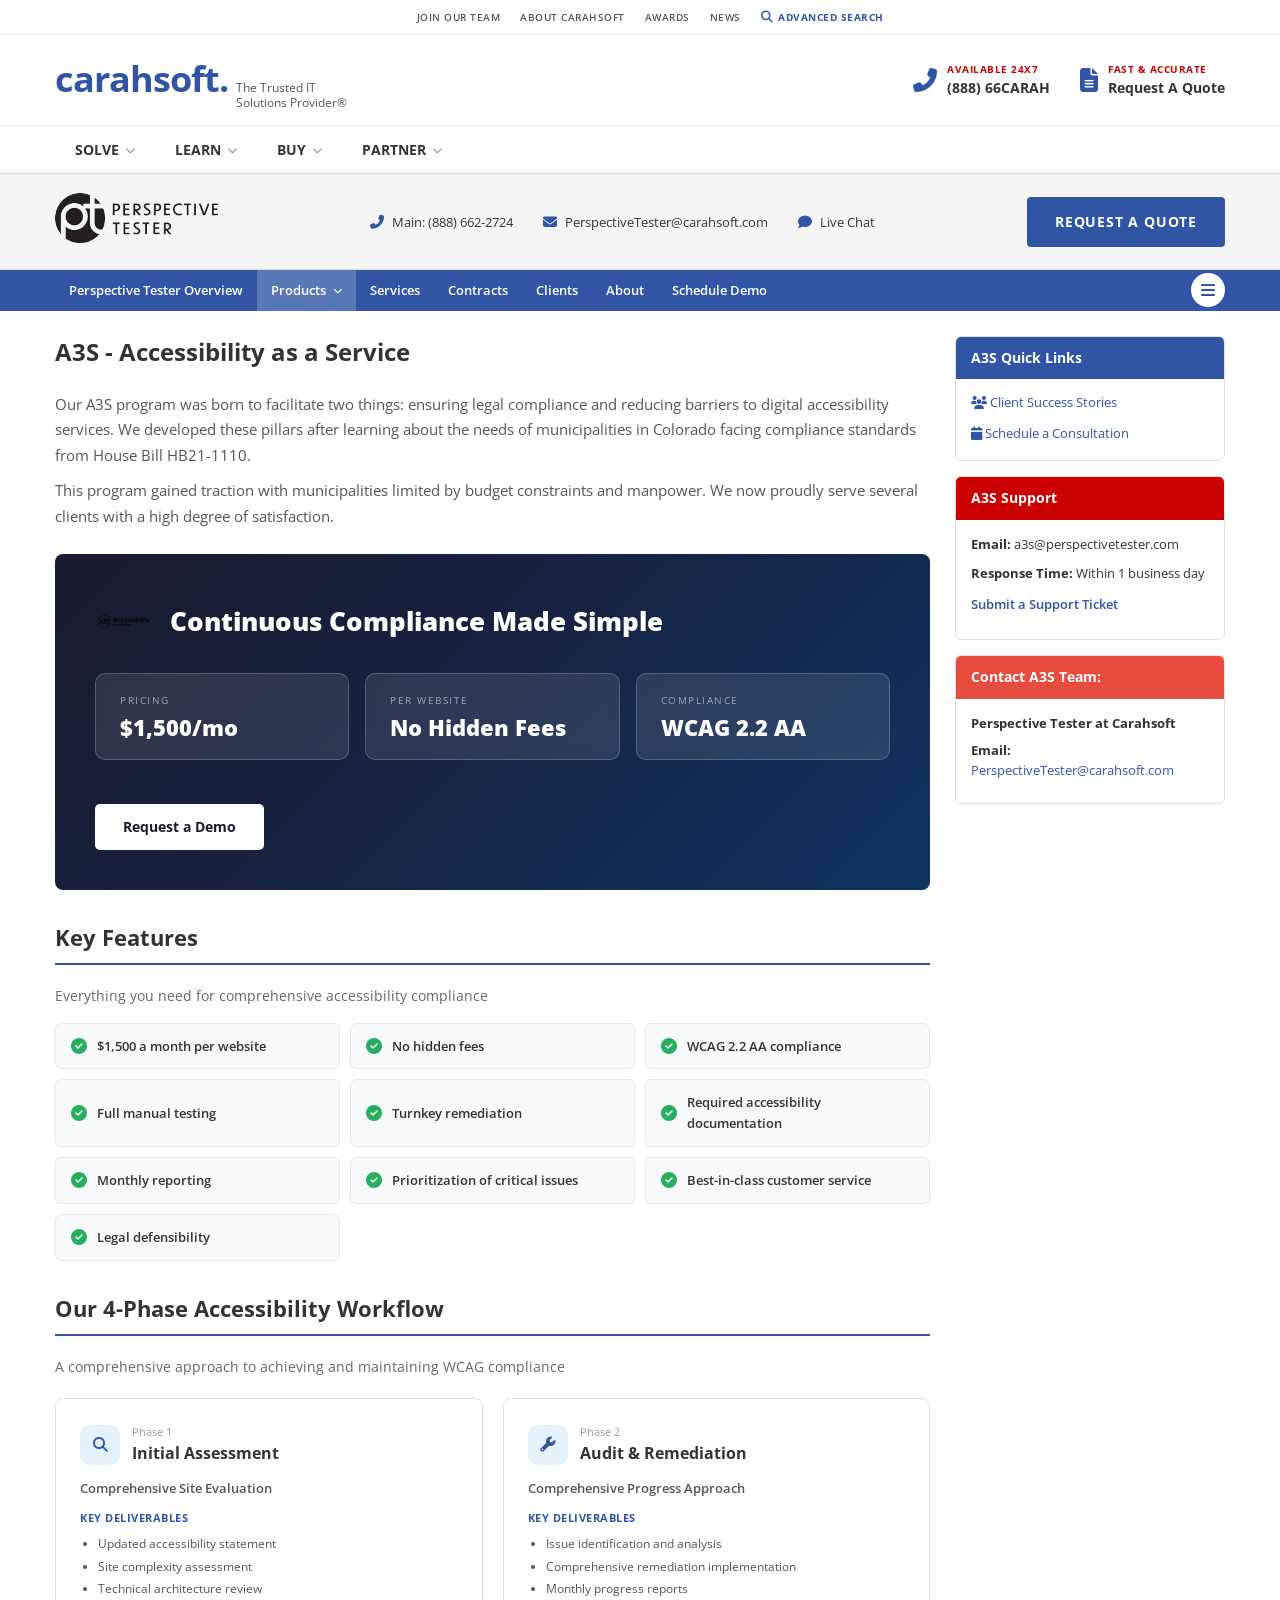
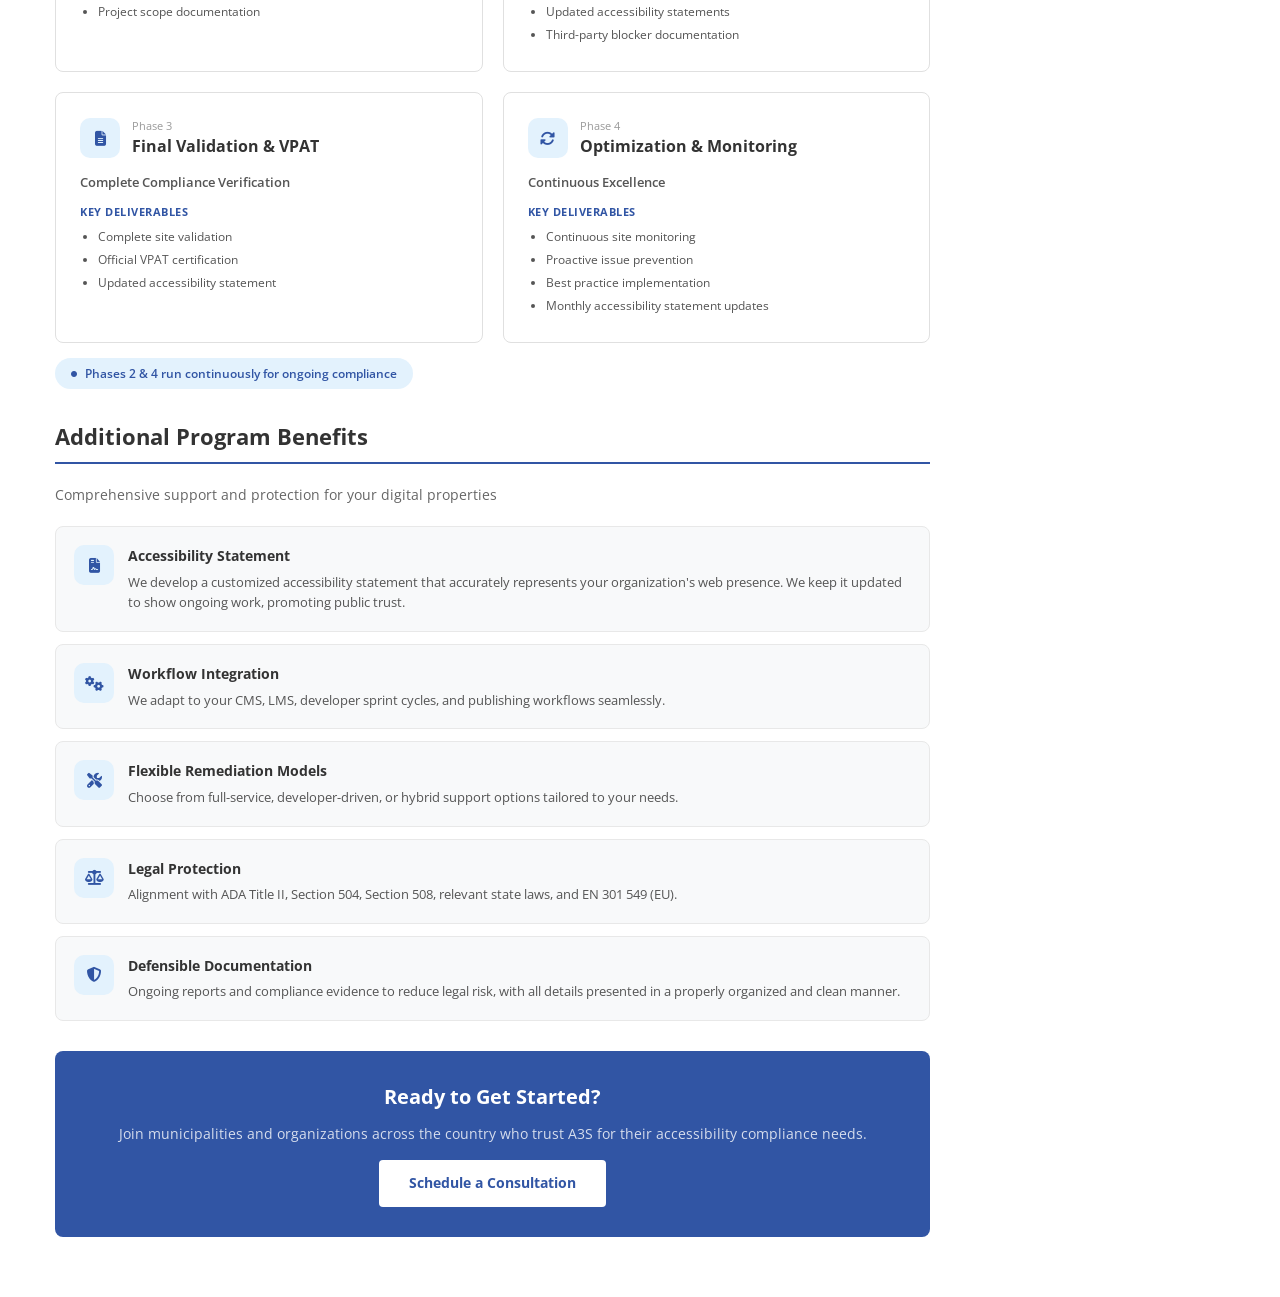
==== commit cba6f6ed: "Add Contracts page, fix P15R hero color to match A3S, add Contracts nav tab - Created contracts.html" ====
--- a/a3s.html
+++ b/a3s.html
@@ -14,7 +14,7 @@
     <header class="main-header"><div class="header-inner"><div class="logo-area"><a href="index.html" class="carahsoft-logo"><span class="logo-text">carahsoft.</span><span class="logo-tagline">The Trusted IT<br>Solutions Provider&reg;</span></a></div><div class="header-right"><div class="header-contact"><div class="contact-item"><i class="fas fa-phone-alt"></i><div><span class="contact-label">AVAILABLE 24X7</span><span class="contact-value">(888) 66CARAH</span></div></div><div class="contact-item"><i class="fas fa-file-alt"></i><div><span class="contact-label">FAST &amp; ACCURATE</span><span class="contact-value">Request A Quote</span></div></div></div></div></div></header>
     <nav class="main-nav"><div class="nav-inner"><a href="#" class="nav-item">SOLVE <i class="fas fa-chevron-down"></i></a><a href="#" class="nav-item">LEARN <i class="fas fa-chevron-down"></i></a><a href="#" class="nav-item">BUY <i class="fas fa-chevron-down"></i></a><a href="#" class="nav-item">PARTNER <i class="fas fa-chevron-down"></i></a></div></nav>
     <div class="adobe-header"><div class="adobe-header-inner"><div class="adobe-logo-area"><img src="perspective-tester-logo.png" alt="Perspective Tester" class="vendor-logo-img"></div><div class="adobe-contact"><a href="tel:8886622724"><i class="fas fa-phone-alt"></i> Main: (888) 662-2724</a><a href="mailto:PerspectiveTester@carahsoft.com"><i class="fas fa-envelope"></i> PerspectiveTester@carahsoft.com</a><a href="#" class="live-chat-link"><i class="fas fa-comment"></i> Live Chat</a></div><a href="schedule-demo.html" class="btn-request-quote">REQUEST A QUOTE</a></div></div>
-    <nav class="adobe-nav"><div class="adobe-nav-inner"><a href="index.html" class="adobe-nav-item">Perspective Tester Overview</a><div class="adobe-nav-item-wrapper"><a href="solutions.html" class="adobe-nav-item active has-dropdown">Products <i class="fas fa-chevron-down"></i></a><div class="adobe-nav-dropdown"><a href="a3s.html"><img src="a3s-logo.png" alt="A3S" style="width:18px;height:18px;object-fit:contain;vertical-align:middle;"> A3S - Accessibility as a Service</a><a href="p15r.html"><img src="p15r-logo.png" alt="P15R" style="width:18px;height:18px;object-fit:contain;vertical-align:middle;"> P15R - Accessibility Ops Platform</a></div></div><a href="services.html" class="adobe-nav-item">Services</a><a href="clients.html" class="adobe-nav-item">Clients</a><a href="about.html" class="adobe-nav-item">About</a><a href="schedule-demo.html" class="adobe-nav-item">Schedule Demo</a><button class="adobe-nav-hamburger"><i class="fas fa-bars"></i></button></div></nav>
+    <nav class="adobe-nav"><div class="adobe-nav-inner"><a href="index.html" class="adobe-nav-item">Perspective Tester Overview</a><div class="adobe-nav-item-wrapper"><a href="solutions.html" class="adobe-nav-item active has-dropdown">Products <i class="fas fa-chevron-down"></i></a><div class="adobe-nav-dropdown"><a href="a3s.html"><img src="a3s-logo.png" alt="A3S" style="width:18px;height:18px;object-fit:contain;vertical-align:middle;"> A3S - Accessibility as a Service</a><a href="p15r.html"><img src="p15r-logo.png" alt="P15R" style="width:18px;height:18px;object-fit:contain;vertical-align:middle;"> P15R - Accessibility Ops Platform</a></div></div><a href="services.html" class="adobe-nav-item">Services</a><a href="contracts.html" class="adobe-nav-item">Contracts</a><a href="clients.html" class="adobe-nav-item">Clients</a><a href="about.html" class="adobe-nav-item">About</a><a href="schedule-demo.html" class="adobe-nav-item">Schedule Demo</a><button class="adobe-nav-hamburger"><i class="fas fa-bars"></i></button></div></nav>
 
     <div class="page-wrapper">
         <div class="page-content">
--- a/pages.css
+++ b/pages.css
@@ -388,7 +388,7 @@
 }
 
 .hero-product-banner.p15r {
-    background: linear-gradient(135deg, #2c3e50 0%, #3498db 50%, #5dade2 100%);
+    background: linear-gradient(135deg, #1a1a2e 0%, #16213e 40%, #0f3460 100%);
 }
 
 .hero-product-top {
@@ -497,6 +497,86 @@
 }
 
 /* ========== CONTRACTS PAGE ========== */
+.contracts-list {
+    display: flex;
+    flex-direction: column;
+    gap: 14px;
+    margin-bottom: 20px;
+}
+
+.contract-entry {
+    border: 1px solid #e0e0e0;
+    border-radius: 8px;
+    padding: 18px 22px;
+    background: #fff;
+    transition: border-color 0.2s, box-shadow 0.2s;
+}
+
+.contract-entry:hover {
+    border-color: #3155A4;
+    box-shadow: 0 2px 12px rgba(49,85,164,0.08);
+}
+
+.contract-entry-header {
+    display: flex;
+    align-items: flex-start;
+    gap: 14px;
+    margin-bottom: 8px;
+}
+
+.contract-icon {
+    width: 36px;
+    height: 36px;
+    background: #e3f2fd;
+    border-radius: 8px;
+    display: flex;
+    align-items: center;
+    justify-content: center;
+    flex-shrink: 0;
+}
+
+.contract-icon i {
+    color: #3155A4;
+    font-size: 14px;
+}
+
+.contract-name {
+    font-size: 15px;
+    font-weight: 700;
+    color: #333;
+    margin: 0 0 2px;
+    line-height: 1.3;
+}
+
+.contract-entry .contract-id {
+    font-size: 13px;
+    color: #3155A4;
+    font-weight: 600;
+    font-family: monospace;
+    margin: 0;
+}
+
+.contract-dates {
+    font-size: 13px;
+    color: #555;
+    margin: 0;
+}
+
+.contract-dates i {
+    color: #999;
+    margin-right: 6px;
+    font-size: 11px;
+}
+
+.contract-note {
+    display: inline-block;
+    font-size: 11px;
+    color: #e67e22;
+    font-style: italic;
+    font-weight: 600;
+    margin-top: 4px;
+}
+
 .contracts-content {
     display: flex;
     gap: 25px;
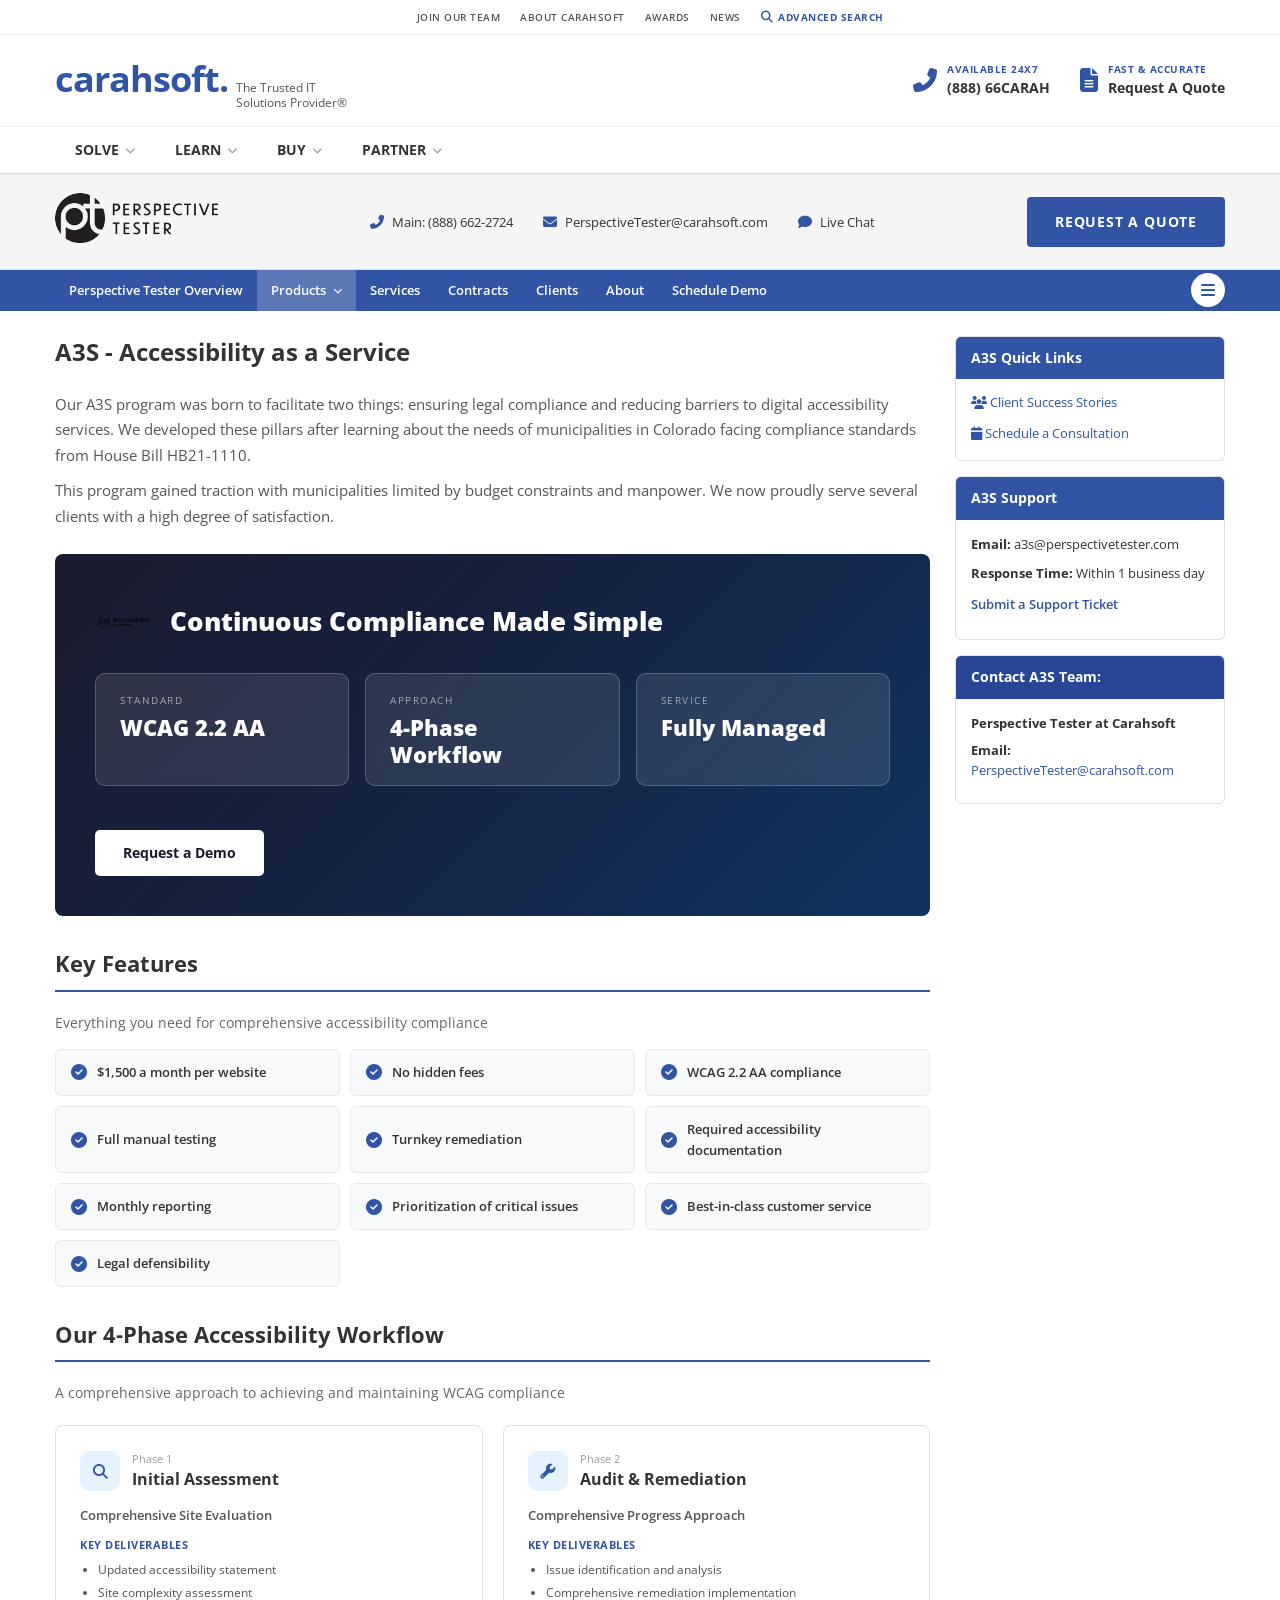
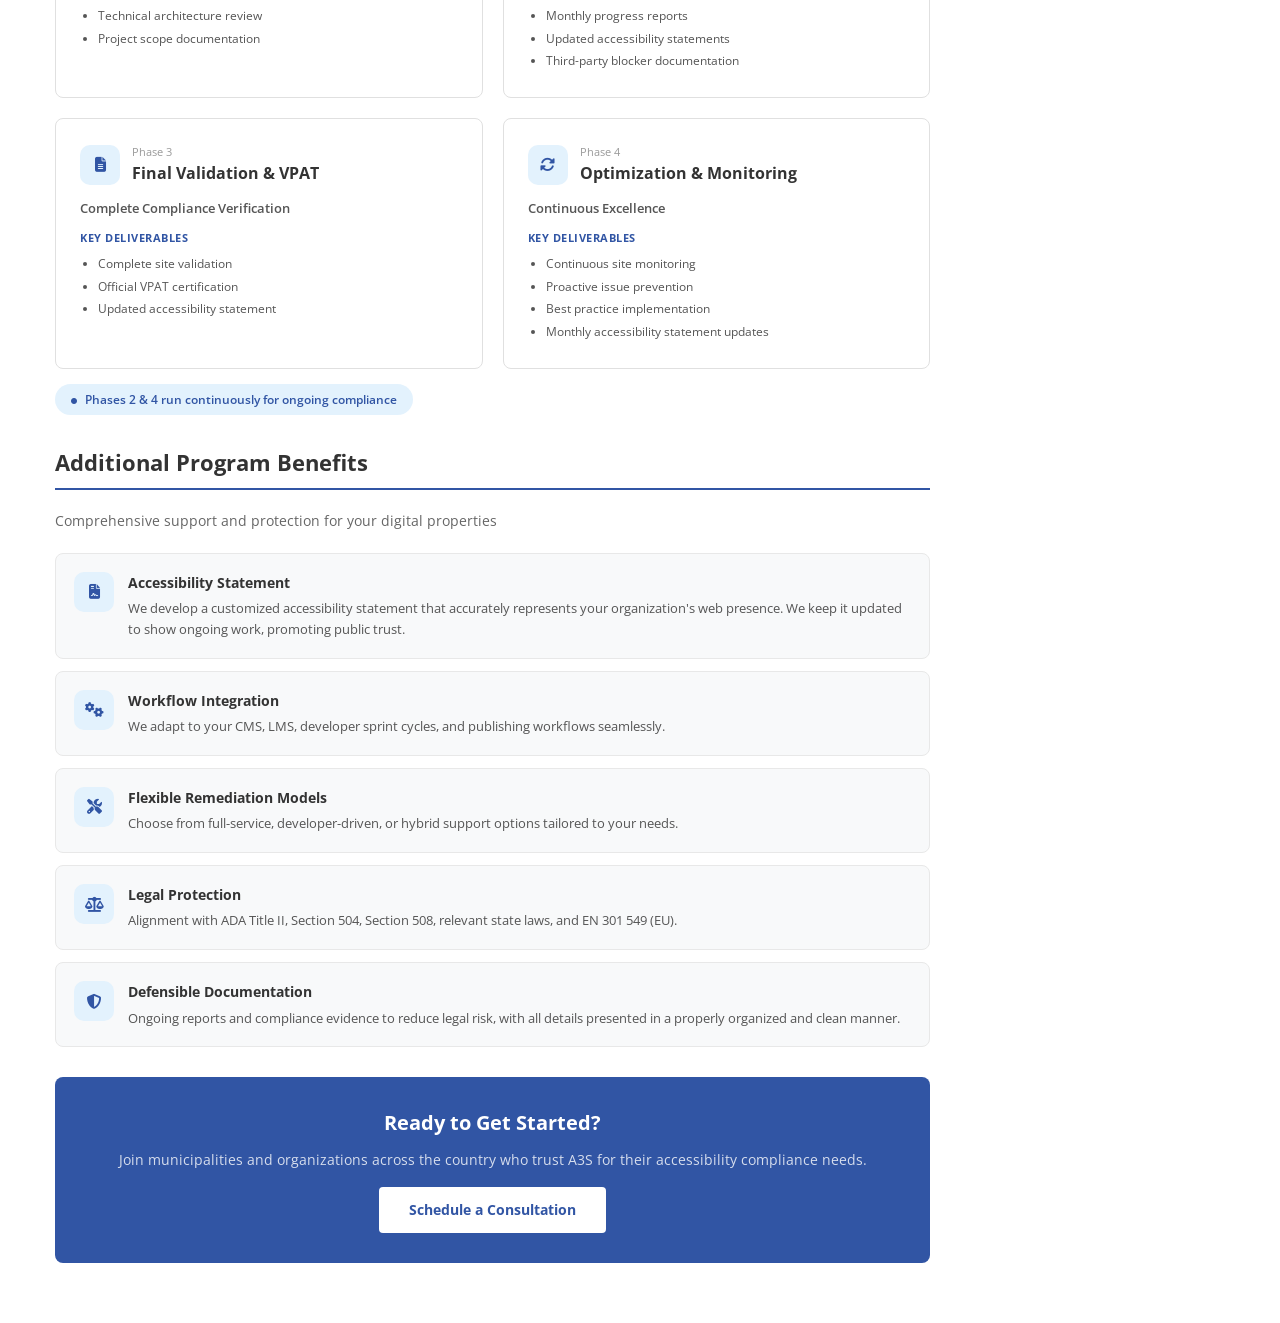
==== commit f3578ba8: "Blue/white theme, image carousel, remove pricing, add doc remediation - Replaced all non-blue accent" ====
--- a/a3s.html
+++ b/a3s.html
@@ -30,16 +30,16 @@
                 </div>
                 <div class="hero-stat-cards">
                     <div class="hero-stat-card">
-                        <p class="hero-stat-label">Pricing</p>
-                        <p class="hero-stat-value">$1,500/mo</p>
+                        <p class="hero-stat-label">Standard</p>
+                        <p class="hero-stat-value">WCAG 2.2 AA</p>
                     </div>
                     <div class="hero-stat-card">
-                        <p class="hero-stat-label">Per Website</p>
-                        <p class="hero-stat-value">No Hidden Fees</p>
+                        <p class="hero-stat-label">Approach</p>
+                        <p class="hero-stat-value">4-Phase Workflow</p>
                     </div>
                     <div class="hero-stat-card">
-                        <p class="hero-stat-label">Compliance</p>
-                        <p class="hero-stat-value">WCAG 2.2 AA</p>
+                        <p class="hero-stat-label">Service</p>
+                        <p class="hero-stat-value">Fully Managed</p>
                     </div>
                 </div>
                 <a href="schedule-demo.html" class="hero-cta-link">Request a Demo</a>
--- a/styles.css
+++ b/styles.css
@@ -135,7 +135,7 @@
     display: block;
     font-size: 10px;
     font-weight: 700;
-    color: #c00;
+    color: #3155A4;
     text-transform: uppercase;
     letter-spacing: 0.5px;
 }
@@ -397,13 +397,13 @@
 }
 
 .onegov-icon i {
-    color: #ffd700;
+    color: #8ab8e8;
     font-size: 22px;
 }
 
 .onegov-title {
     display: block;
-    color: #ffd700;
+    color: #8ab8e8;
     font-size: 13px;
     font-weight: 700;
     letter-spacing: 0.3px;
@@ -467,6 +467,97 @@
 .main-content {
     flex: 1;
     min-width: 0;
+}
+
+/* ========== HERO CAROUSEL ========== */
+.hero-carousel {
+    margin-bottom: 25px;
+}
+
+.carousel-container {
+    position: relative;
+    width: 100%;
+    overflow: hidden;
+    border-radius: 8px;
+    background: #fff;
+}
+
+.carousel-slides {
+    display: flex;
+    transition: transform 0.5s ease;
+}
+
+.carousel-slide {
+    min-width: 100%;
+    display: none;
+}
+
+.carousel-slide.active {
+    display: block;
+}
+
+.carousel-slide img {
+    width: 100%;
+    height: auto;
+    display: block;
+    border-radius: 8px;
+}
+
+.carousel-btn {
+    position: absolute;
+    top: 50%;
+    transform: translateY(-50%);
+    background: rgba(255,255,255,0.85);
+    border: none;
+    width: 40px;
+    height: 40px;
+    border-radius: 50%;
+    cursor: pointer;
+    font-size: 16px;
+    color: #3155A4;
+    display: flex;
+    align-items: center;
+    justify-content: center;
+    box-shadow: 0 2px 8px rgba(0,0,0,0.15);
+    transition: background 0.2s;
+    z-index: 2;
+}
+
+.carousel-btn:hover {
+    background: #fff;
+}
+
+.carousel-prev {
+    left: 12px;
+}
+
+.carousel-next {
+    right: 12px;
+}
+
+.carousel-dots {
+    position: absolute;
+    bottom: 14px;
+    left: 50%;
+    transform: translateX(-50%);
+    display: flex;
+    gap: 8px;
+    z-index: 2;
+}
+
+.carousel-dot {
+    width: 10px;
+    height: 10px;
+    border-radius: 50%;
+    background: rgba(255,255,255,0.5);
+    cursor: pointer;
+    border: 2px solid rgba(255,255,255,0.8);
+    transition: background 0.2s;
+}
+
+.carousel-dot.active {
+    background: #3155A4;
+    border-color: #fff;
 }
 
 /* ========== HERO BANNER ========== */
@@ -513,7 +604,7 @@
 }
 
 .hero-label {
-    color: #888;
+    color: #3155A4;
     font-size: 11px;
     letter-spacing: 2px;
     text-transform: uppercase;
@@ -536,7 +627,7 @@
 }
 
 .hero-standards {
-    color: #999;
+    color: #1a237e;
     font-size: 12px;
     letter-spacing: 1.5px;
     margin-bottom: 4px;
@@ -713,7 +804,7 @@
     left: 0;
     width: 0;
     height: 0;
-    border-left: 120px solid #e74c3c;
+    border-left: 120px solid #3155A4;
     border-top: 120px solid transparent;
 }
 
@@ -1140,7 +1231,7 @@
 .forum-label {
     font-size: 12px;
     font-weight: 700;
-    color: #e42427;
+    color: #3155A4;
     line-height: 1.3;
 }
 
@@ -1211,11 +1302,11 @@
 }
 
 .support-header {
-    background: #c00;
+    background: #3155A4;
 }
 
 .contact-header {
-    background: #e74c3c;
+    background: #274696;
 }
 
 .sidebar-box-content {
--- a/pages.css
+++ b/pages.css
@@ -244,7 +244,7 @@
 }
 
 .feature-checklist li i {
-    color: #27ae60;
+    color: #3155A4;
     font-size: 10px;
     margin-top: 3px;
     flex-shrink: 0;
@@ -320,7 +320,7 @@
 }
 
 .key-feature-item i {
-    color: #27ae60;
+    color: #3155A4;
     flex-shrink: 0;
 }
 
@@ -368,11 +368,216 @@
     color: #ccc;
 }
 
+/* ========== ABOUT PAGE ========== */
+.about-badge {
+    display: inline-block;
+    background: #e3f2fd;
+    color: #3155A4;
+    padding: 4px 12px;
+    border-radius: 4px;
+    font-size: 11px;
+    font-weight: 700;
+    letter-spacing: 1px;
+    margin-bottom: 10px;
+}
+
+.about-stats {
+    display: flex;
+    gap: 15px;
+    margin-bottom: 35px;
+}
+
+.about-stat-card {
+    border: 1px solid #e0e0e0;
+    border-radius: 8px;
+    padding: 16px 22px;
+    background: #fff;
+    flex: 1;
+    transition: border-color 0.2s;
+}
+
+.about-stat-card:hover {
+    border-color: #3155A4;
+}
+
+.about-stat-value {
+    font-size: 20px;
+    font-weight: 800;
+    color: #333;
+    margin: 0;
+}
+
+.about-stat-label {
+    font-size: 11px;
+    color: #666;
+    margin: 0;
+}
+
+.about-section {
+    background: #f8f9fa;
+    border: 1px solid #e8e8e8;
+    border-radius: 10px;
+    padding: 30px;
+    margin-bottom: 30px;
+}
+
+.about-section-header {
+    text-align: center;
+    margin-bottom: 25px;
+}
+
+.about-section-badge {
+    display: inline-block;
+    border: 1px solid #ddd;
+    background: #fff;
+    padding: 4px 10px;
+    border-radius: 4px;
+    font-size: 11px;
+    font-weight: 600;
+}
+
+.about-section-title {
+    font-size: 22px;
+    font-weight: 700;
+    color: #333;
+    margin: 10px 0 5px;
+}
+
+.about-section-subtitle {
+    font-size: 13px;
+    color: #666;
+    margin: 0;
+}
+
+.about-grid {
+    display: grid;
+    grid-template-columns: 1fr 1fr;
+    gap: 20px;
+}
+
+.about-grid-item {
+    display: flex;
+    align-items: flex-start;
+    gap: 12px;
+}
+
+.about-grid-icon {
+    width: 40px;
+    height: 40px;
+    background: #e3f2fd;
+    border-radius: 10px;
+    display: flex;
+    align-items: center;
+    justify-content: center;
+    flex-shrink: 0;
+}
+
+.about-grid-icon i {
+    color: #3155A4;
+    font-size: 15px;
+}
+
+.about-grid-item h4 {
+    font-size: 14px;
+    font-weight: 700;
+    color: #333;
+    margin: 0 0 4px;
+}
+
+.about-grid-item p {
+    font-size: 12px;
+    line-height: 1.6;
+    color: #666;
+    margin: 0;
+}
+
+.about-trusted {
+    text-align: center;
+    margin-bottom: 35px;
+}
+
+.about-trusted-clients {
+    display: flex;
+    flex-wrap: wrap;
+    justify-content: center;
+    gap: 8px 20px;
+    color: #666;
+    font-size: 13px;
+    font-weight: 500;
+}
+
+.about-cta {
+    text-align: center;
+    padding: 35px;
+    background: #3155A4;
+    border-radius: 12px;
+    margin-bottom: 10px;
+}
+
+.about-cta h2 {
+    color: #fff;
+    font-size: 22px;
+    font-weight: 700;
+    margin-bottom: 8px;
+}
+
+.about-cta p {
+    color: rgba(255,255,255,0.8);
+    font-size: 14px;
+    margin-bottom: 18px;
+    max-width: 480px;
+    margin-left: auto;
+    margin-right: auto;
+}
+
+.about-cta-buttons {
+    display: flex;
+    gap: 12px;
+    justify-content: center;
+}
+
+.about-cta-primary {
+    display: inline-block;
+    background: #fff;
+    color: #3155A4;
+    padding: 10px 24px;
+    border-radius: 6px;
+    font-weight: 700;
+    font-size: 13px;
+    transition: background 0.2s;
+}
+
+.about-cta-primary:hover {
+    background: #f0f0f0;
+    text-decoration: none;
+    color: #3155A4;
+}
+
+.about-cta-secondary {
+    display: inline-block;
+    border: 1px solid rgba(255,255,255,0.4);
+    color: #fff;
+    padding: 10px 24px;
+    border-radius: 6px;
+    font-weight: 600;
+    font-size: 13px;
+    transition: all 0.2s;
+}
+
+.about-cta-secondary:hover {
+    background: rgba(255,255,255,0.15);
+    text-decoration: none;
+    color: #fff;
+}
+
 @media screen and (max-width: 768px) {
     .product-phase-grid { grid-template-columns: 1fr; }
     .product-features-grid { grid-template-columns: 1fr; }
     .key-features-grid { grid-template-columns: 1fr 1fr; }
     .workflow-strip { flex-wrap: wrap; }
+    .about-grid { grid-template-columns: 1fr; }
+    .about-stats { flex-direction: column; }
+    .about-cta-buttons { flex-direction: column; align-items: center; }
 }
 
 /* ========== HERO BANNER CARDS ========== */
@@ -577,6 +782,78 @@
     margin-top: 4px;
 }
 
+/* Two-column layout matching Carahsoft */
+.contracts-two-col {
+    display: grid;
+    grid-template-columns: 1fr 1fr;
+    gap: 40px;
+    margin-top: 10px;
+}
+
+.contracts-column {
+    min-width: 0;
+}
+
+.contracts-col-header {
+    font-size: 18px;
+    font-weight: 700;
+    color: #333;
+    padding: 10px 0;
+    border-bottom: 3px solid #3155A4;
+    margin-bottom: 18px;
+}
+
+.contract-item-simple {
+    padding: 0 0 16px;
+    margin-bottom: 16px;
+    border-bottom: 1px solid #eee;
+}
+
+.contract-item-simple:last-child {
+    border-bottom: none;
+    margin-bottom: 0;
+    padding-bottom: 0;
+}
+
+.contract-item-simple h4 {
+    font-size: 14px;
+    font-weight: 700;
+    margin: 0 0 3px;
+    line-height: 1.4;
+}
+
+.contract-item-simple h4 a {
+    color: #3155A4;
+    text-decoration: none;
+}
+
+.contract-item-simple h4 a:hover {
+    text-decoration: underline;
+    color: #254080;
+}
+
+.contract-meta {
+    font-size: 13px;
+    color: #555;
+    font-style: italic;
+    margin: 0;
+    line-height: 1.5;
+}
+
+.contract-option {
+    font-size: 12px;
+    color: #888;
+    font-style: italic;
+    margin: 2px 0 0;
+}
+
+@media screen and (max-width: 768px) {
+    .contracts-two-col {
+        grid-template-columns: 1fr;
+        gap: 25px;
+    }
+}
+
 .contracts-content {
     display: flex;
     gap: 25px;
@@ -997,13 +1274,13 @@
 }
 
 .tag-green {
-    background: #e8f5e9;
-    color: #2e7d32;
+    background: #e3f2fd;
+    color: #1565c0;
 }
 
 .tag-red {
-    background: #fce4ec;
-    color: #c62828;
+    background: #dce6f5;
+    color: #274696;
 }
 
 .client-category {
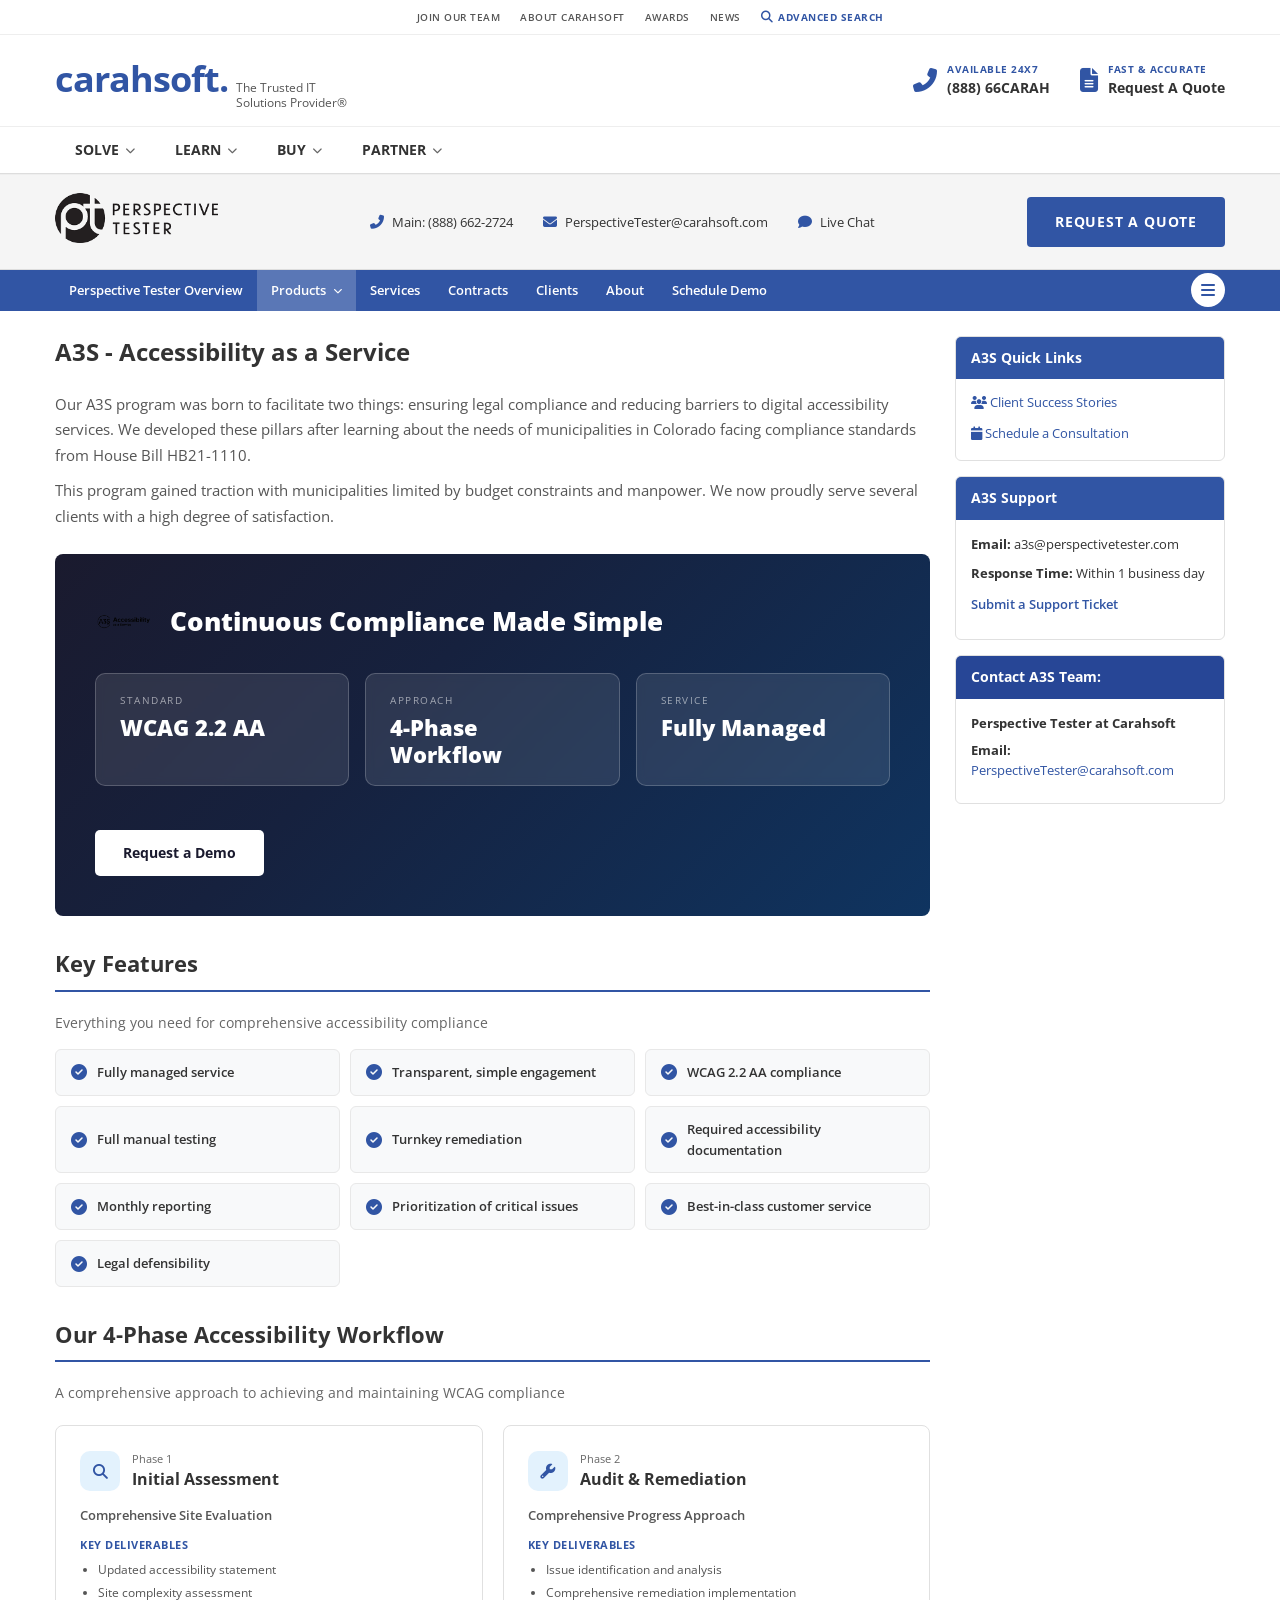
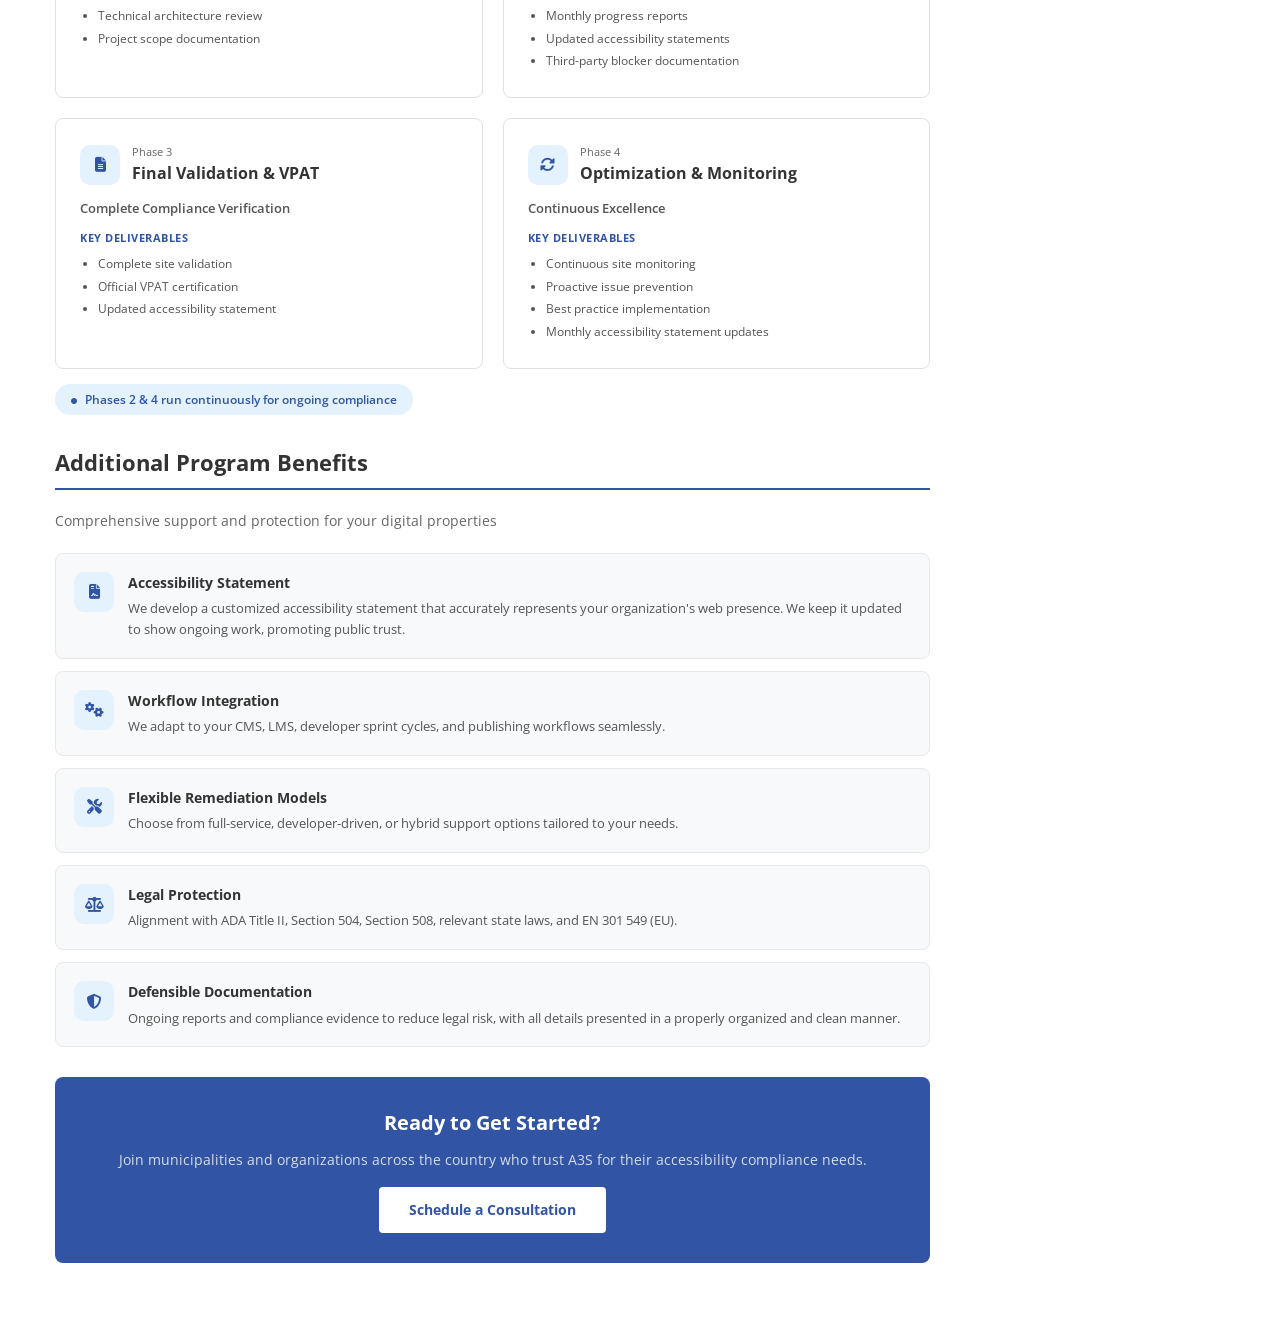
==== commit bf058c9e: "Remove all remaining pricing references from A3S and solutions pages - Removed $1,500/month per webs" ====
--- a/a3s.html
+++ b/a3s.html
@@ -49,8 +49,8 @@
             <h3 class="clients-section-title">Key Features</h3>
             <p style="font-size:14px;color:#666;margin-bottom:15px;">Everything you need for comprehensive accessibility compliance</p>
             <div class="key-features-grid">
-                <div class="key-feature-item"><i class="fas fa-check-circle"></i><span>$1,500 a month per website</span></div>
-                <div class="key-feature-item"><i class="fas fa-check-circle"></i><span>No hidden fees</span></div>
+                <div class="key-feature-item"><i class="fas fa-check-circle"></i><span>Fully managed service</span></div>
+                <div class="key-feature-item"><i class="fas fa-check-circle"></i><span>Transparent, simple engagement</span></div>
                 <div class="key-feature-item"><i class="fas fa-check-circle"></i><span>WCAG 2.2 AA compliance</span></div>
                 <div class="key-feature-item"><i class="fas fa-check-circle"></i><span>Full manual testing</span></div>
                 <div class="key-feature-item"><i class="fas fa-check-circle"></i><span>Turnkey remediation</span></div>
--- a/styles.css
+++ b/styles.css
@@ -180,7 +180,7 @@
 
 .nav-item i {
     font-size: 10px;
-    color: #999;
+    color: #666;
 }
 
 /* ========== VENDOR SUB-HEADER ========== */
@@ -1082,7 +1082,7 @@
     display: flex;
     align-items: center;
     gap: 10px;
-    color: #aaa;
+    color: #777;
     margin-bottom: 12px;
     padding-bottom: 8px;
     border-bottom: 1px solid #555;
--- a/pages.css
+++ b/pages.css
@@ -138,7 +138,7 @@
 
 .phase-label {
     font-size: 11px;
-    color: #999;
+    color: #666;
     display: block;
 }
 
@@ -768,7 +768,7 @@
 }
 
 .contract-dates i {
-    color: #999;
+    color: #666;
     margin-right: 6px;
     font-size: 11px;
 }
@@ -842,7 +842,7 @@
 
 .contract-option {
     font-size: 12px;
-    color: #888;
+    color: #666;
     font-style: italic;
     margin: 2px 0 0;
 }
@@ -928,7 +928,7 @@
 
 .contract-item .contract-note {
     font-size: 11px;
-    color: #999;
+    color: #666;
     font-style: italic;
 }
 
@@ -1145,7 +1145,7 @@
 
 .news-item .news-date {
     font-size: 12px;
-    color: #999;
+    color: #666;
     margin-bottom: 8px;
 }
 
@@ -1318,7 +1318,7 @@
 
 .category-count {
     font-size: 11px;
-    color: #999;
+    color: #666;
 }
 
 .client-tags {
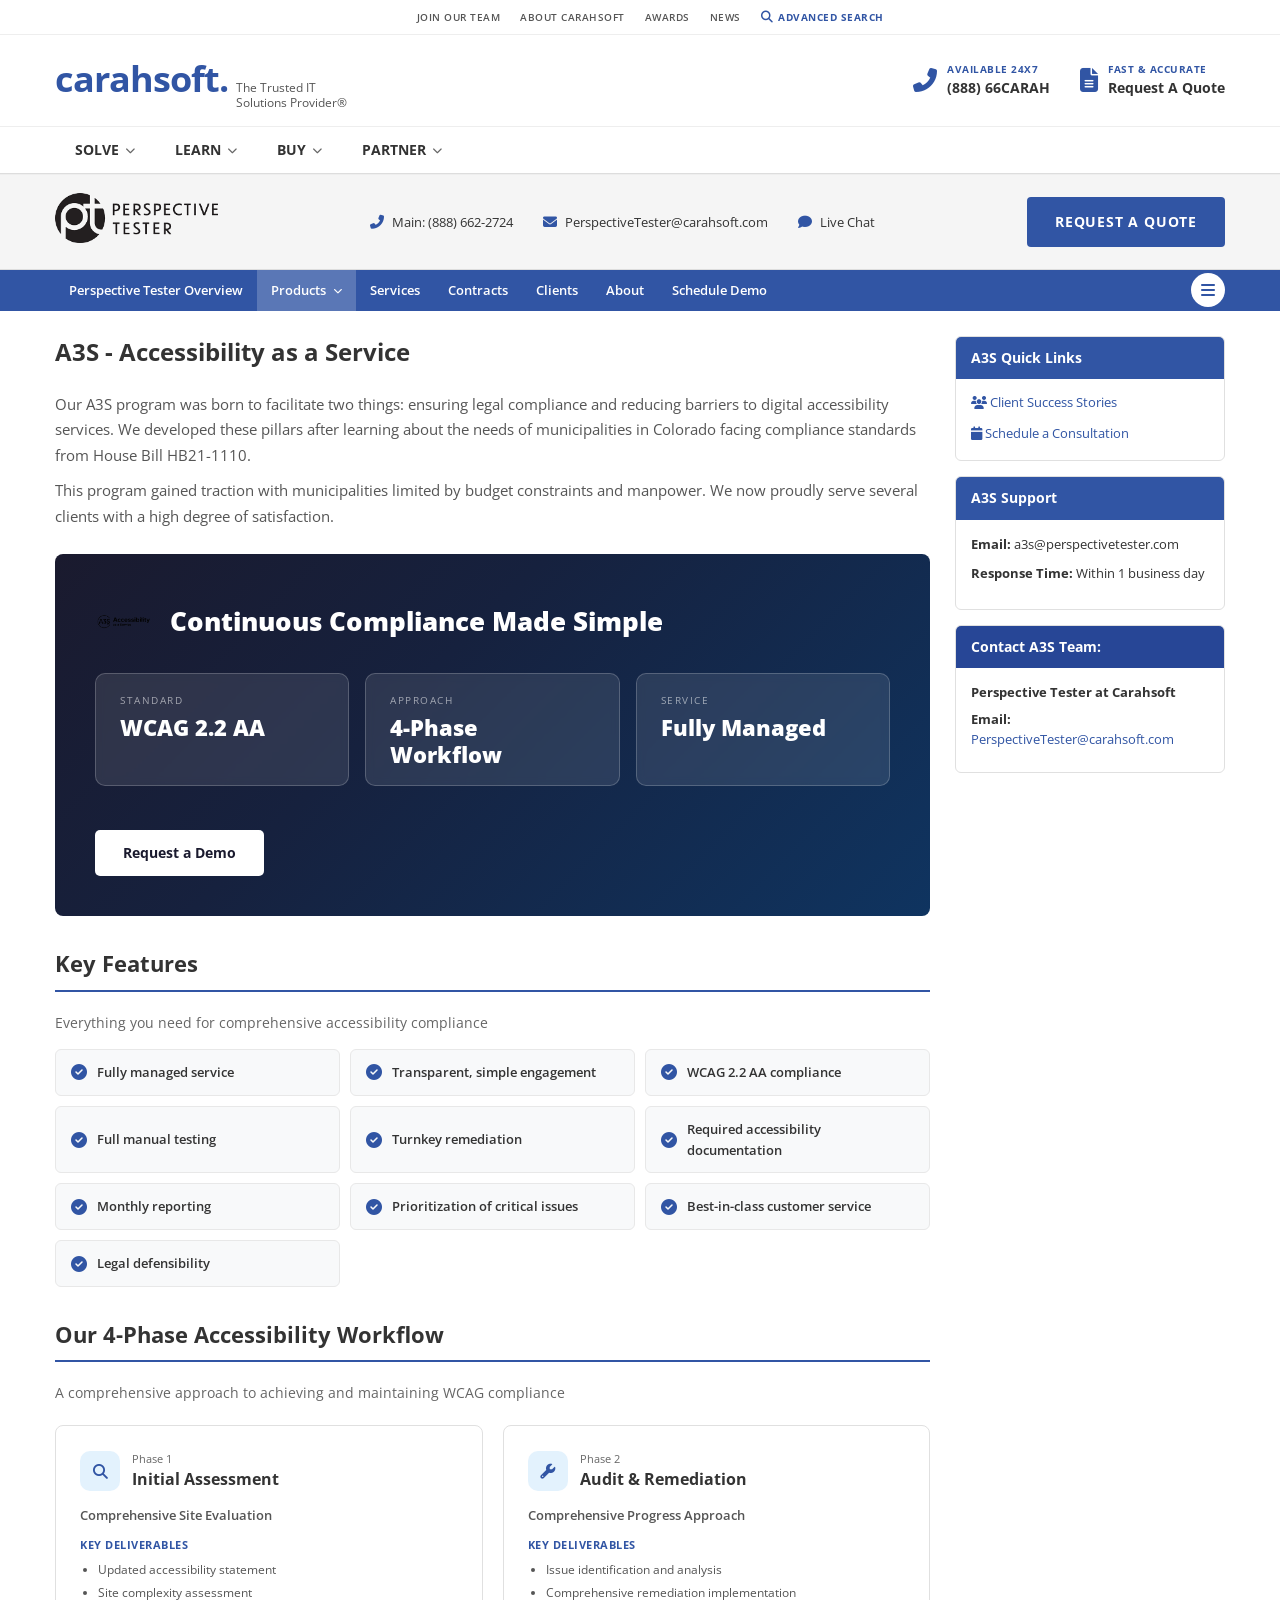
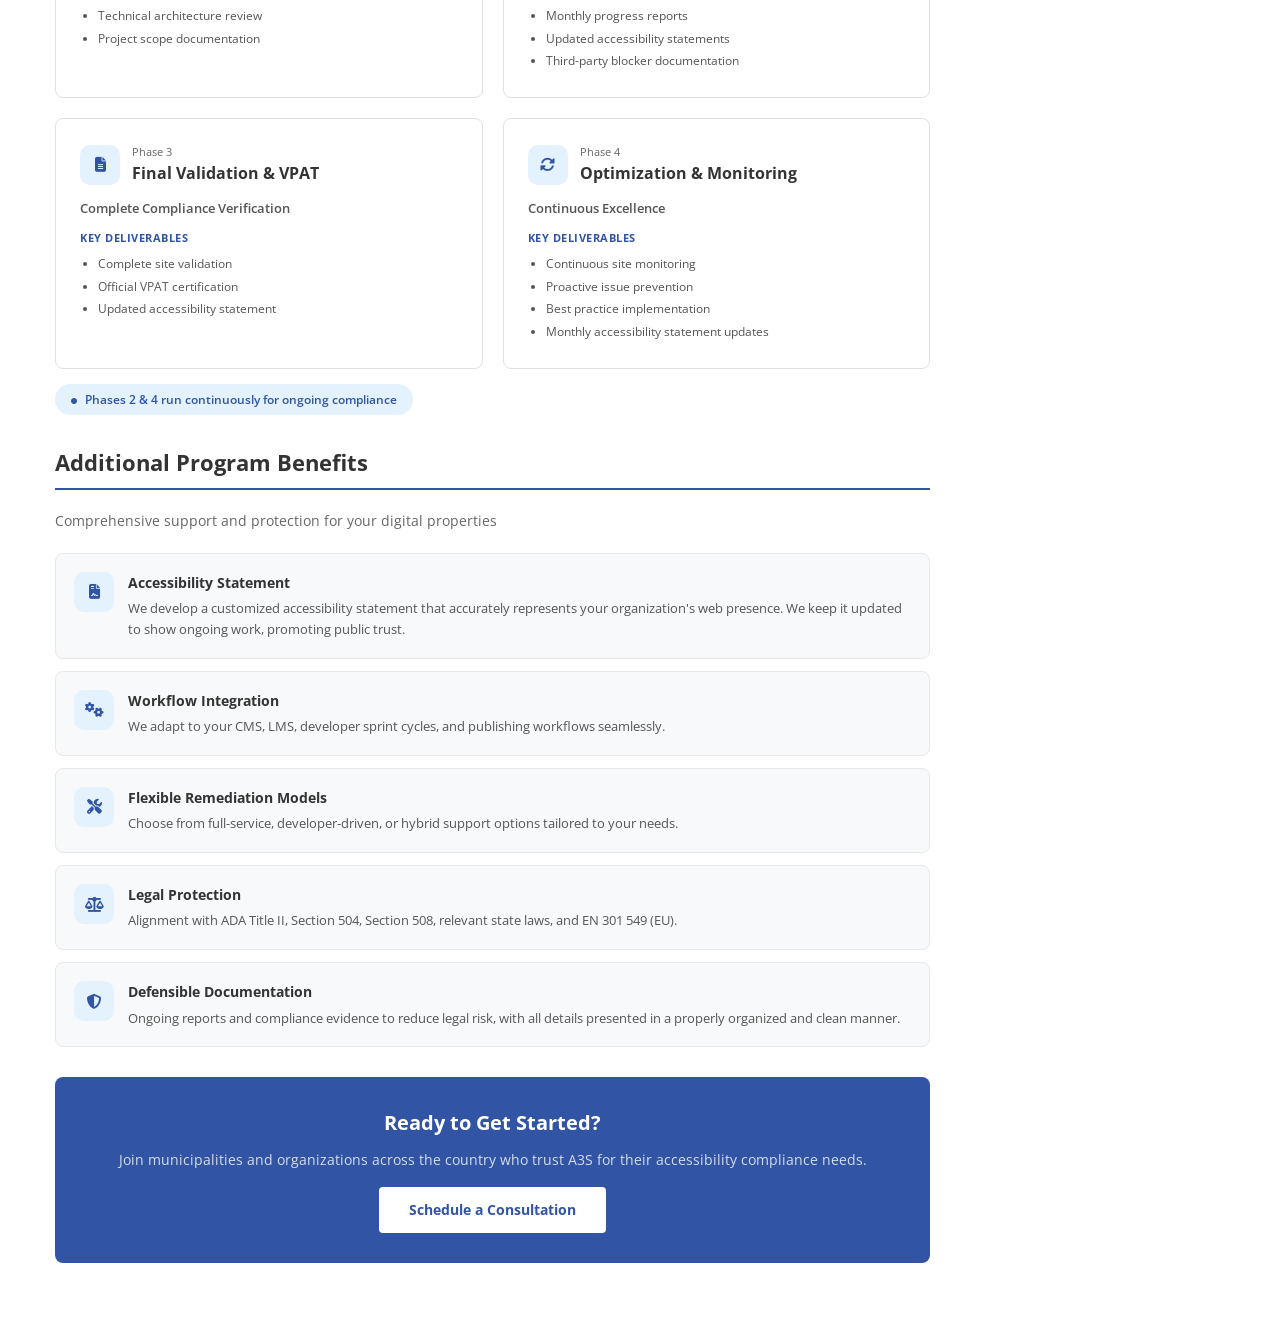
==== commit b9e937b9: "Remove support ticket links, use PerspectiveTester@carahsoft.com email" ====
--- a/a3s.html
+++ b/a3s.html
@@ -172,7 +172,6 @@
                 <div class="sidebar-box-content">
                     <p><strong>Email:</strong> a3s@perspectivetester.com</p>
                     <p><strong>Response Time:</strong> Within 1 business day</p>
-                    <a href="#" class="support-link">Submit a Support Ticket</a>
                 </div>
             </div>
             <div class="sidebar-box contact-box">
--- a/pages.css
+++ b/pages.css
@@ -34,6 +34,8 @@
     overflow: hidden;
     background: #fff;
     transition: box-shadow 0.2s;
+    display: flex;
+    flex-direction: column;
 }
 
 .solution-card:hover {
@@ -82,6 +84,7 @@
     font-weight: 700;
     letter-spacing: 0.5px;
     transition: background 0.2s;
+    margin-top: auto;
 }
 
 .solution-btn:hover {
